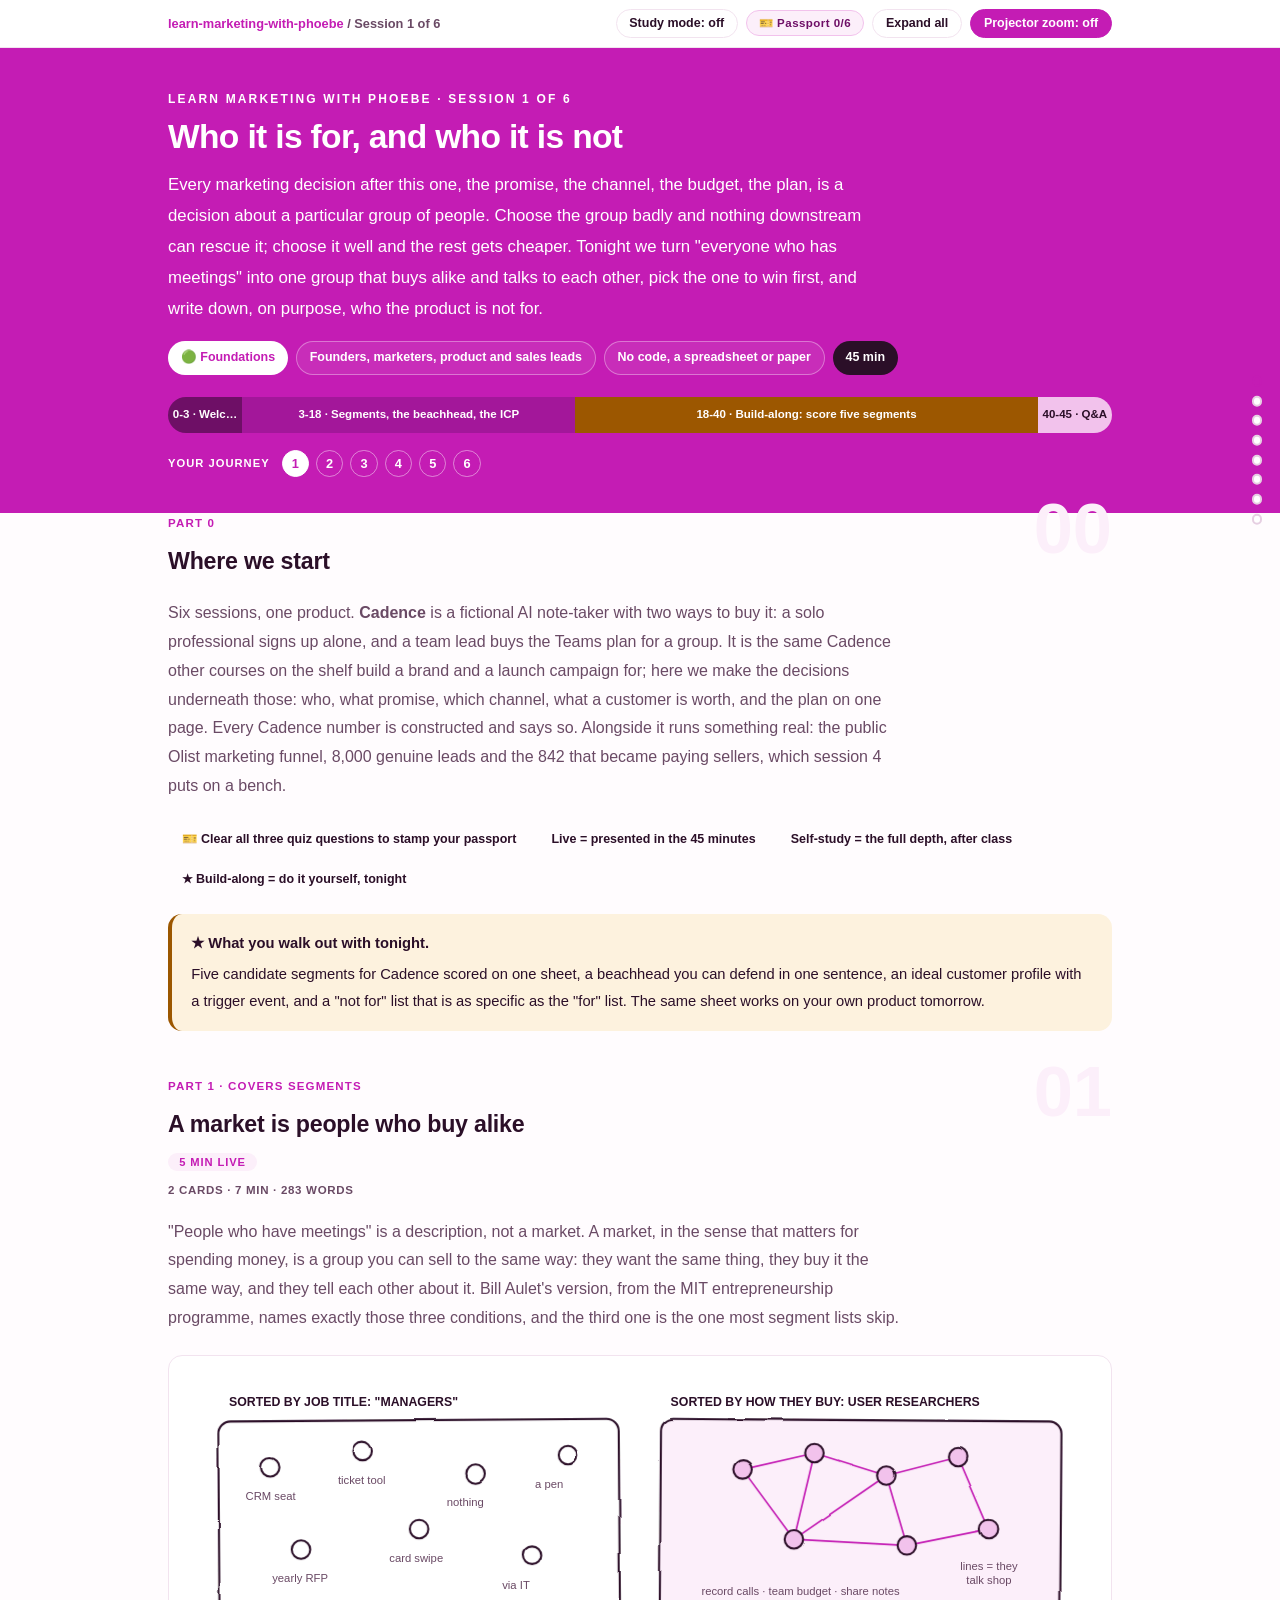
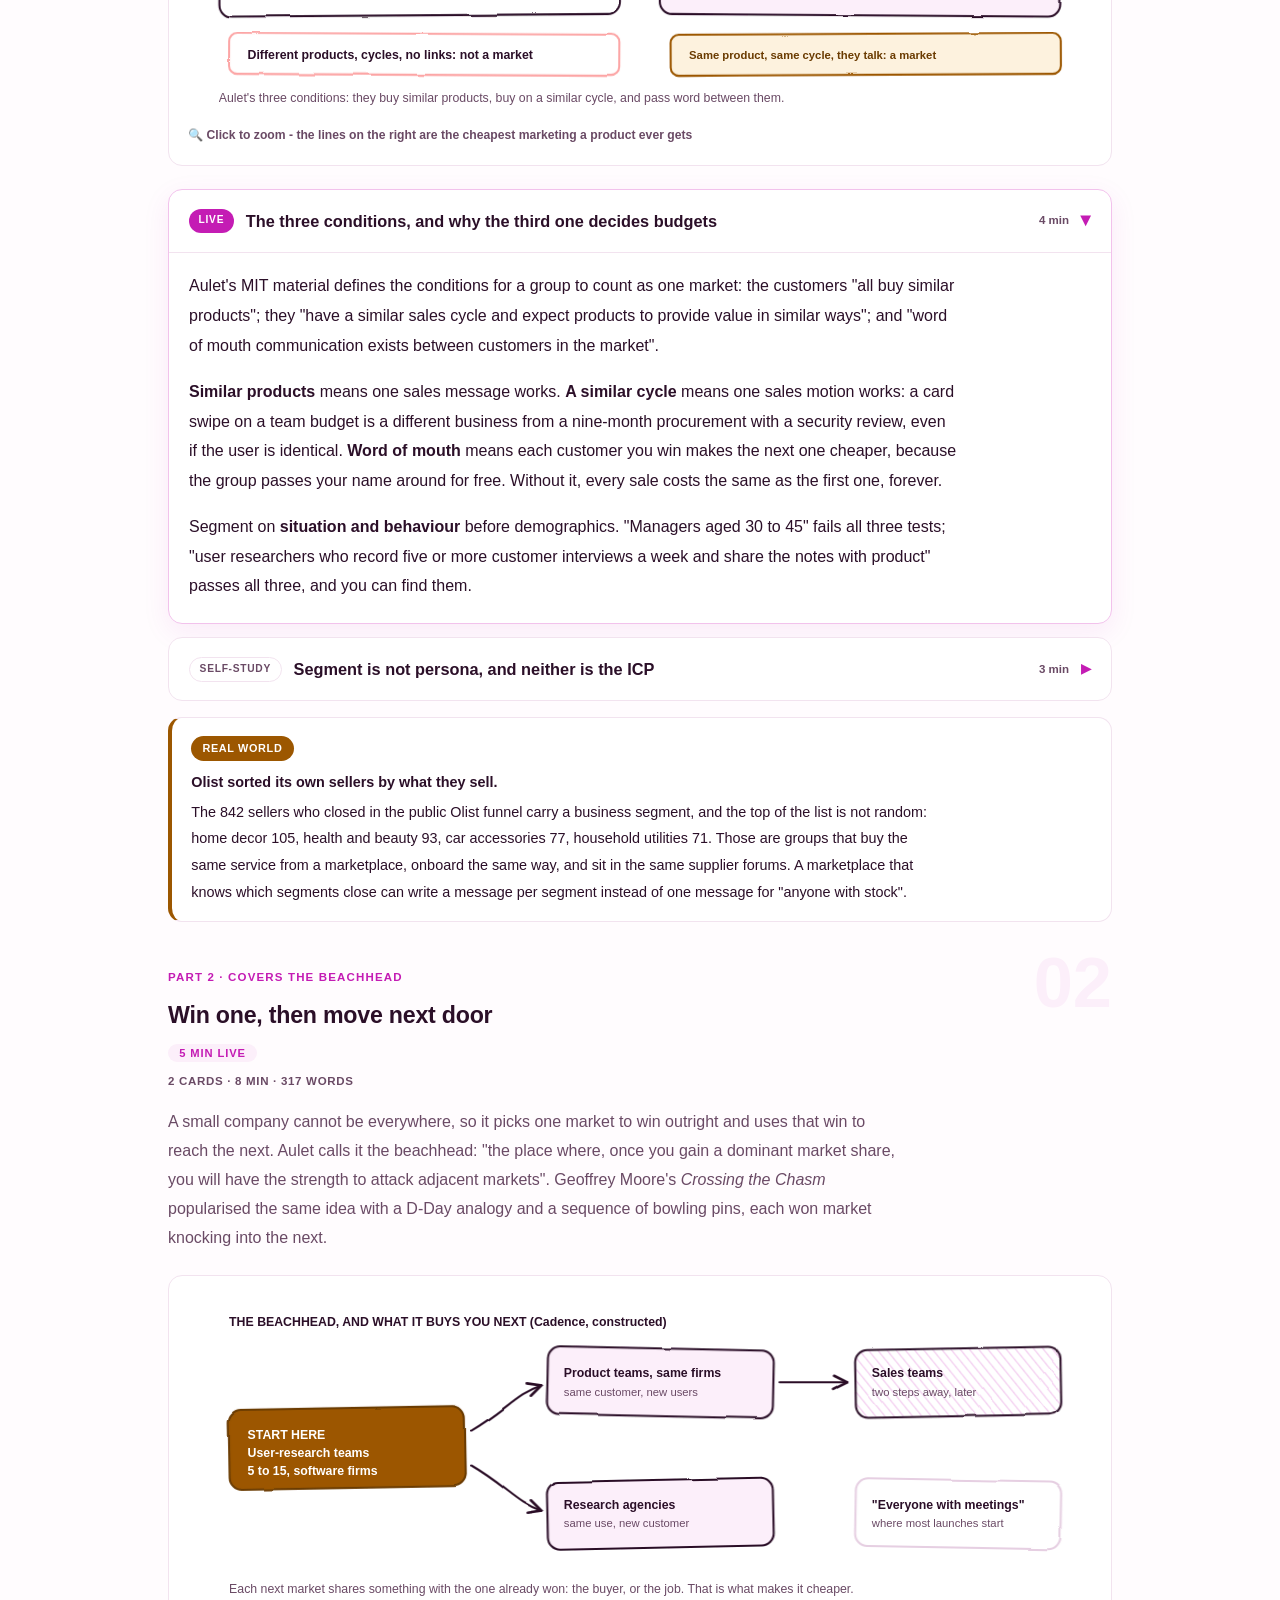
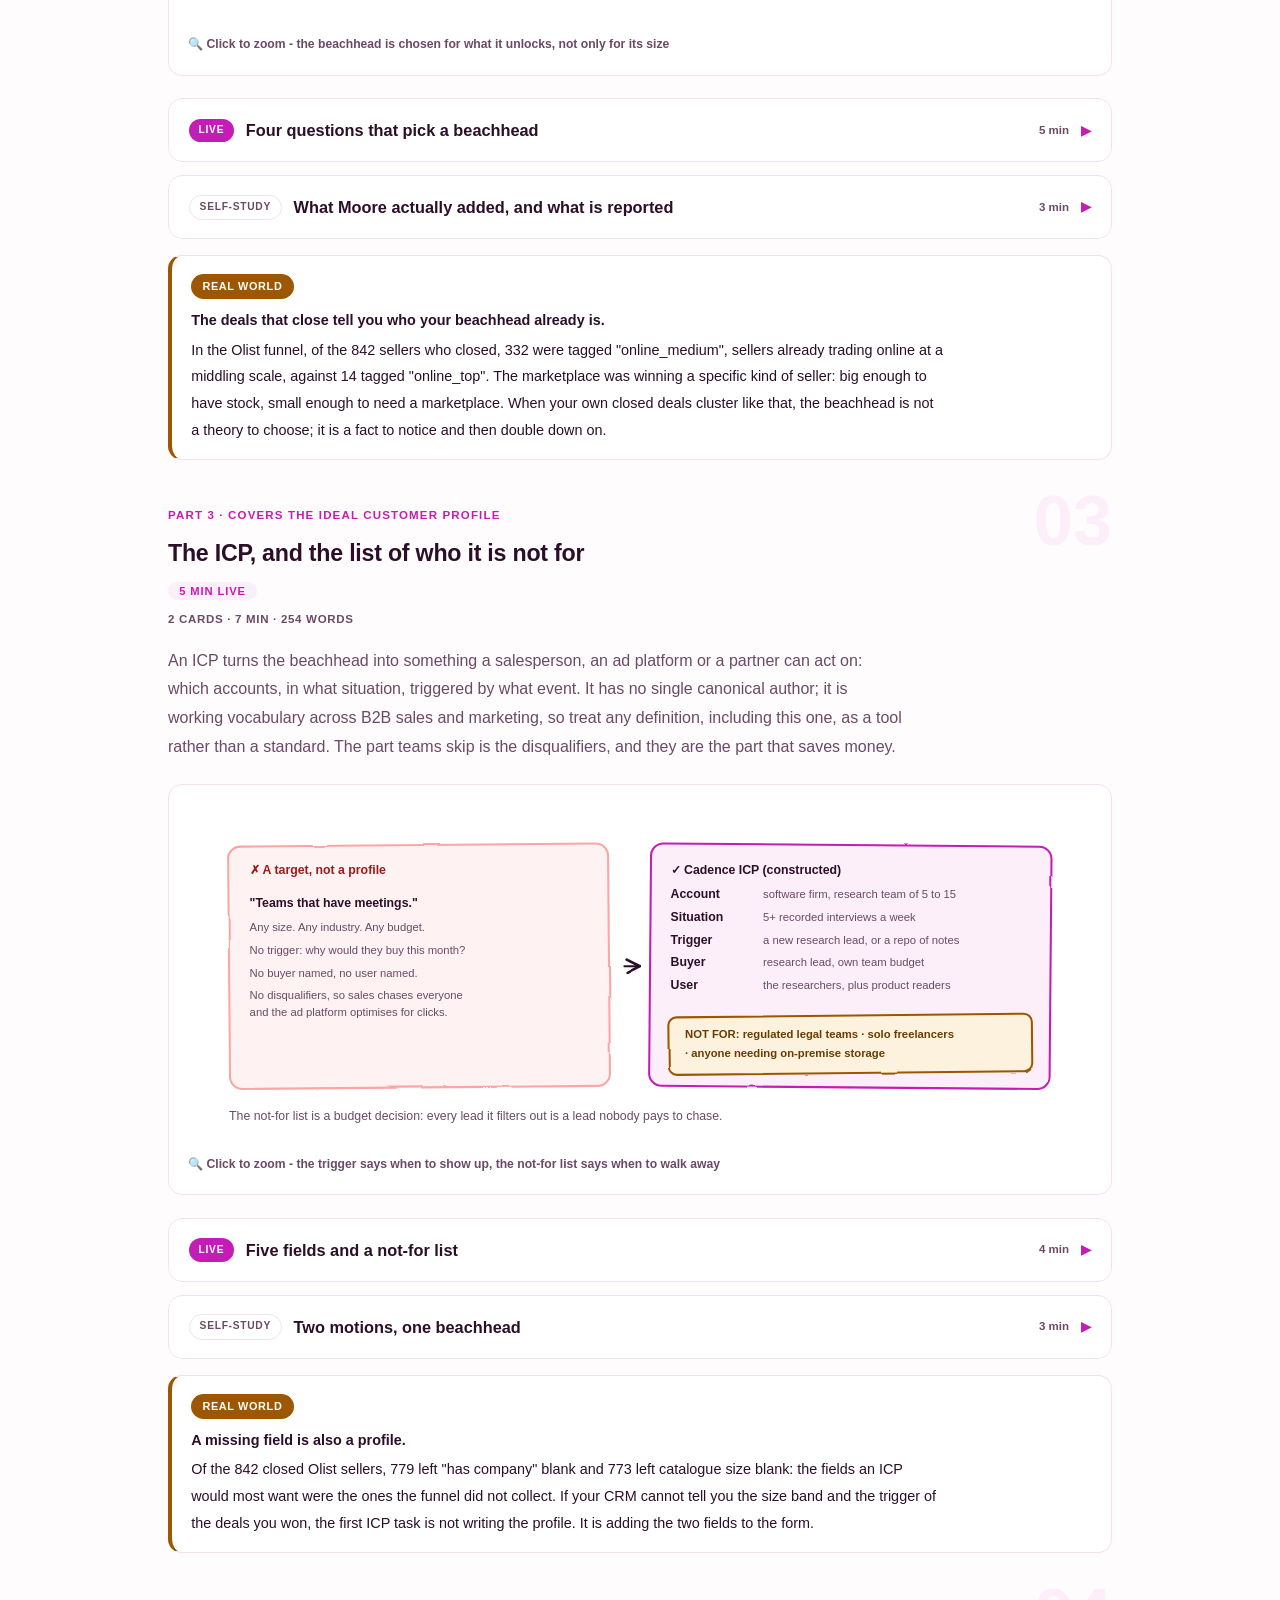
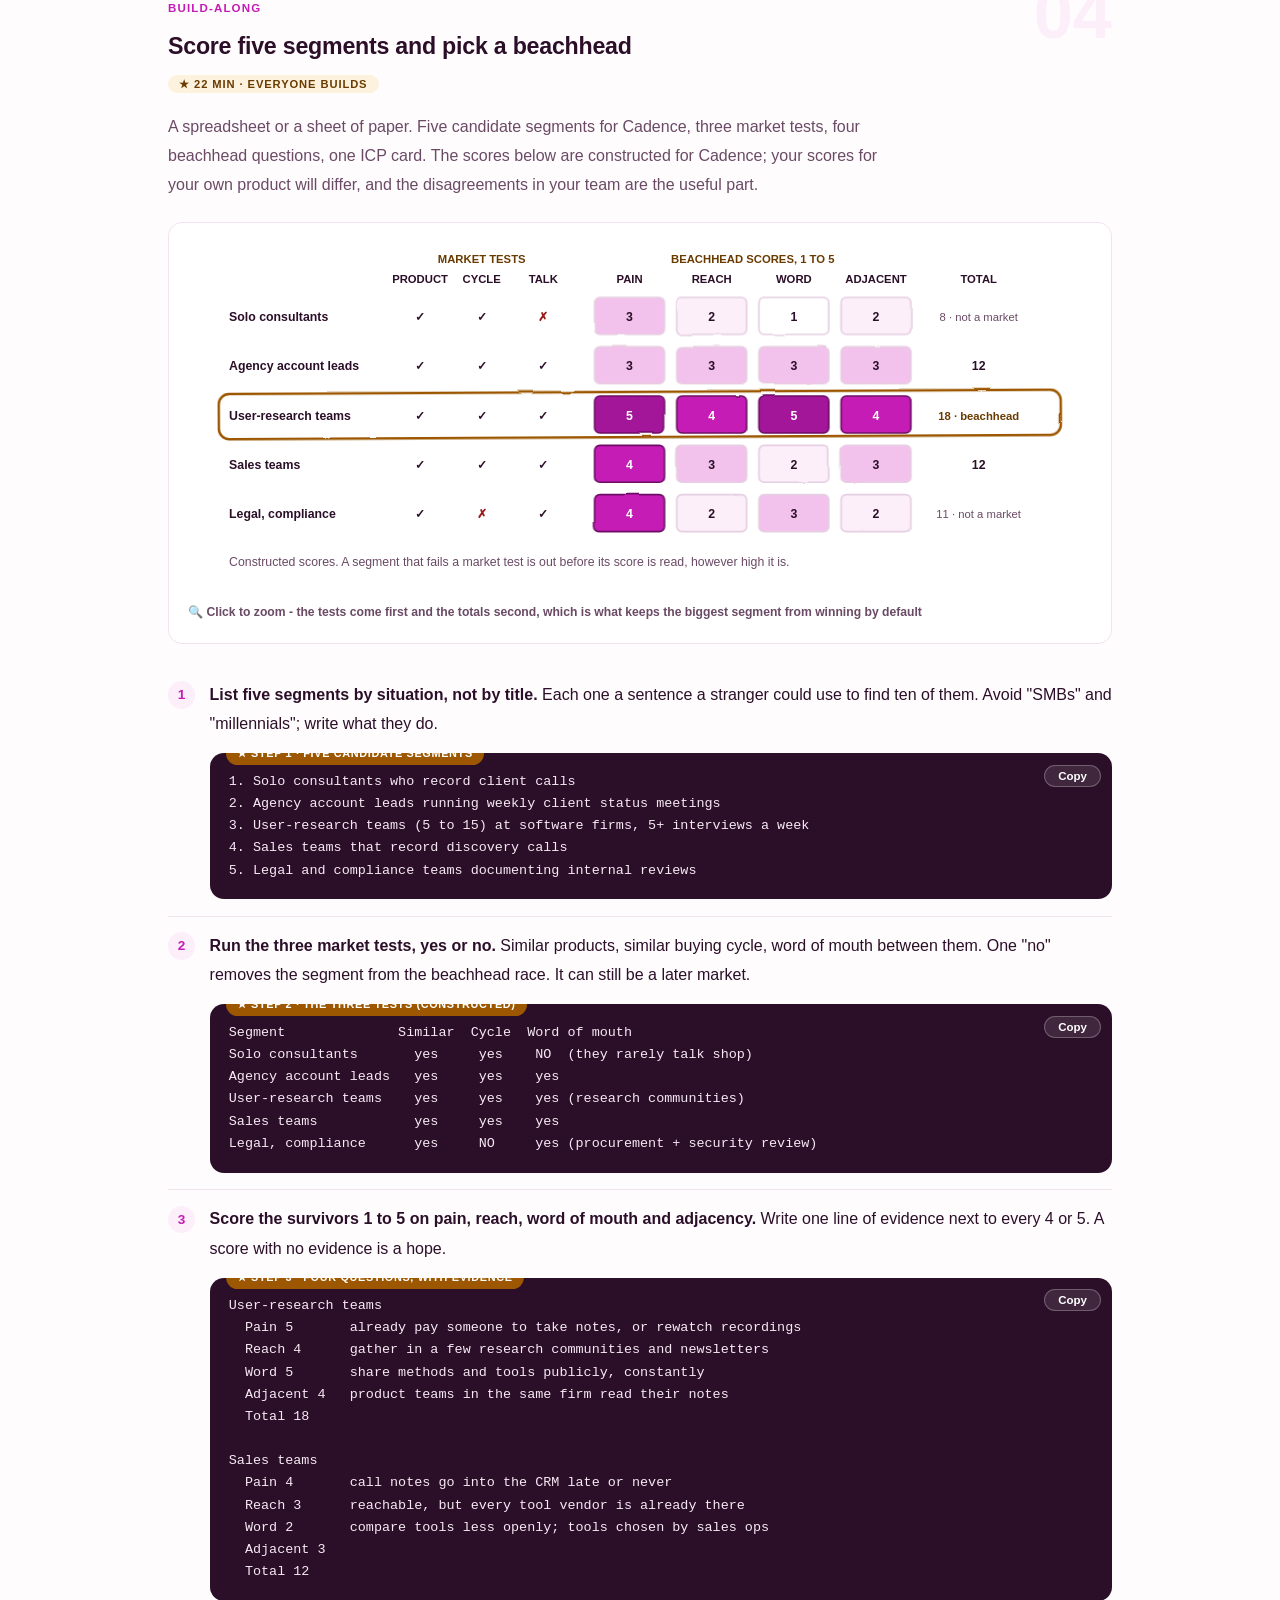
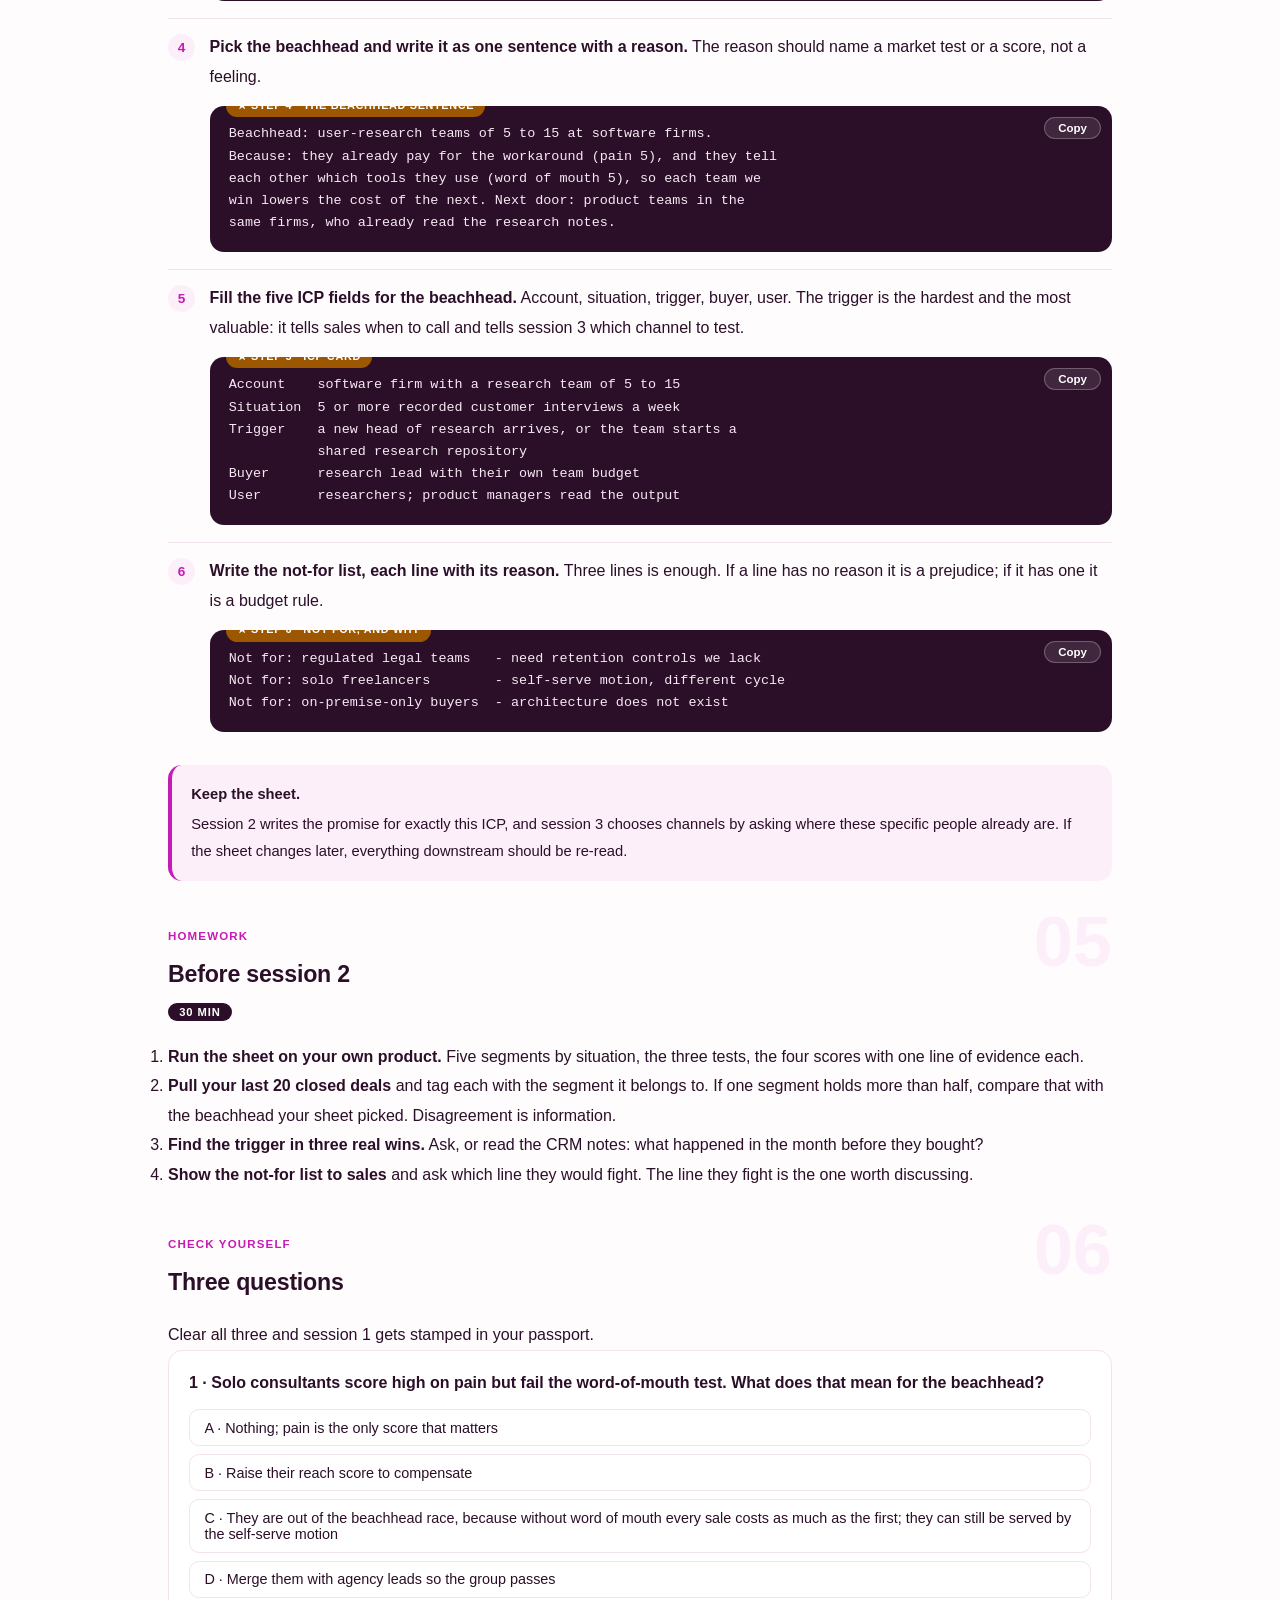
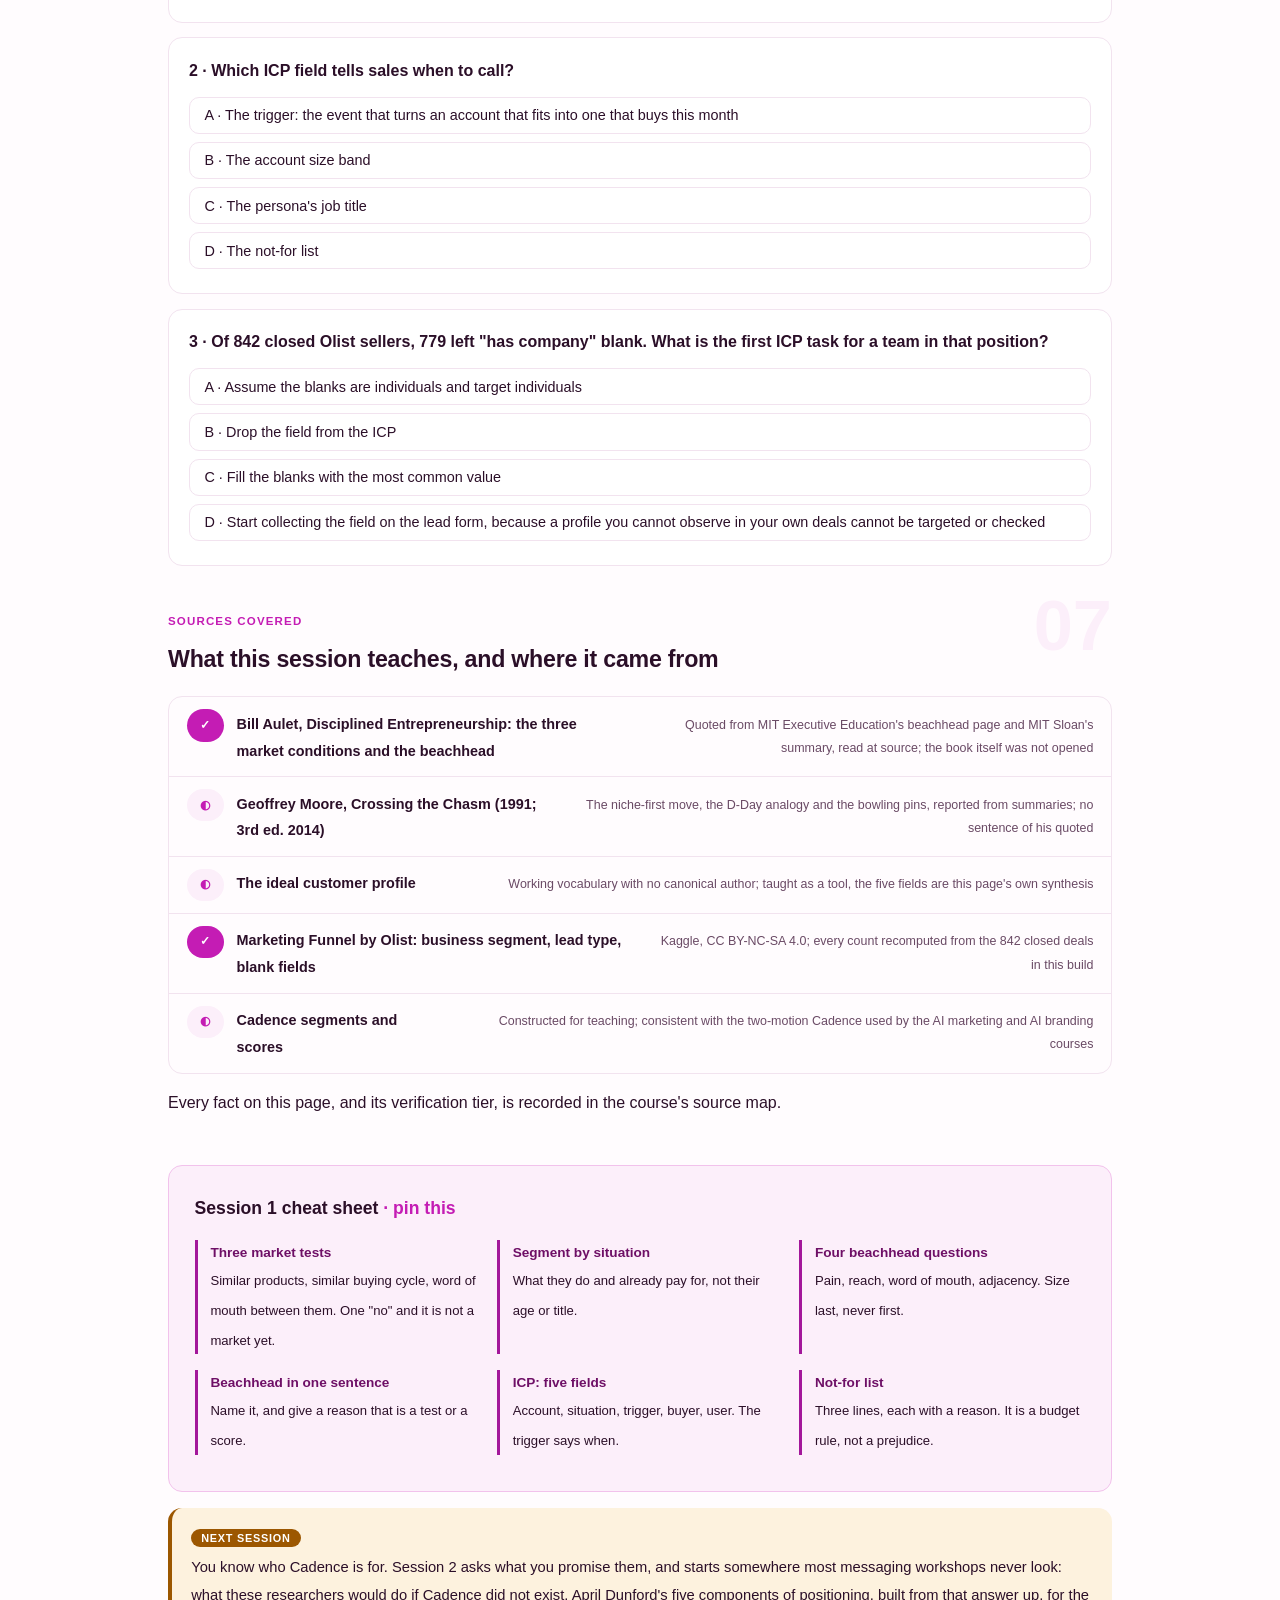
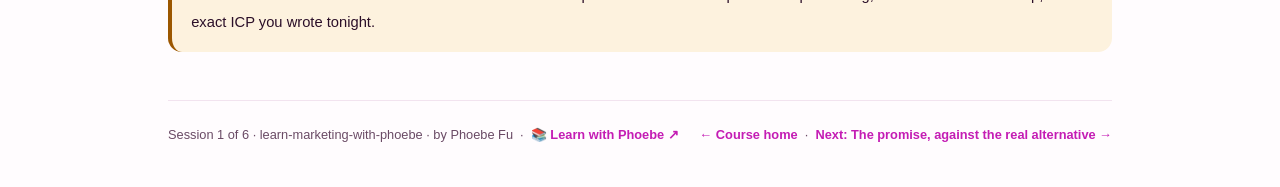
==== courses/01-who-it-is-for.html @ 66e4e5a3 "Marketing - six sessions and a real funnel bench Fundamentals and decisions on the fictional Cadence" ====
<!DOCTYPE html>
<html lang="en">
<head>
<meta charset="UTF-8">
<meta name="viewport" content="width=device-width, initial-scale=1.0">
<!-- social:start -->
<meta name="description" content="Session 1 of 6. Segments as groups that buy alike, the beachhead you win first, and an ideal customer profile with a written list of who it is not for. Built on a constructed note-taker and 842 real closed deals.">
<meta property="og:type" content="article">
<meta property="og:site_name" content="Learn with Phoebe">
<meta property="og:title" content="Who it is for, and who it is not - learn marketing with phoebe">
<meta property="og:description" content="Session 1 of 6. A market is people who buy alike and talk to each other. Pick one, win it, then move next door.">
<meta property="og:url" content="https://phoebefu6.github.io/learn-marketing-with-phoebe/courses/01-who-it-is-for.html">
<meta property="og:image" content="https://phoebefu6.github.io/learn-marketing-with-phoebe/assets/og-cover.png">
<meta property="og:image:width" content="1200">
<meta property="og:image:height" content="630">
<meta name="twitter:card" content="summary_large_image">
<meta name="twitter:title" content="Who it is for, and who it is not - learn marketing with phoebe">
<meta name="twitter:description" content="Session 1 of 6. Segments, the beachhead and the ICP, with the not-for list written down.">
<meta name="twitter:image" content="https://phoebefu6.github.io/learn-marketing-with-phoebe/assets/og-cover.png">
<!-- social:end -->
<title>Session 1 · Who it is for, and who it is not - learn marketing with phoebe</title>
<link rel="stylesheet" href="../assets/style.css?v=3">
</head>
<body>

<div class="toolbar">
  <div class="wrap">
    <span class="crumb"><a href="../index.html">learn-marketing-with-phoebe</a> / Session 1 of 6</span>
    <button class="btn" id="toggle-all" type="button">Expand all</button>
    <button class="btn primary" id="zoom-toggle" type="button">Projector zoom: off</button>
  </div>
</div>

<header class="masthead">
  <div class="wrap">
    <div class="eyebrow">Learn Marketing with Phoebe · Session 1 of 6</div>
    <h1>Who it is for, and <span class="accent">who it is not</span></h1>
    <p class="sub">Every marketing decision after this one, the promise, the channel, the budget, the plan, is a decision about a particular group of people. Choose the group badly and nothing downstream can rescue it; choose it well and the rest gets cheaper. Tonight we turn "everyone who has meetings" into one group that buys alike and talks to each other, pick the one to win first, and write down, on purpose, who the product is not for.</p>
    <div class="chip-row">
      <span class="chip level">🟢 Foundations</span>
      <span class="chip audience">Founders, marketers, product and sales leads</span>
      <span class="chip audience">No code, a spreadsheet or paper</span>
      <span class="chip time">45 min</span>
    </div>
    <div class="agenda">
      <span class="a1" style="flex:1">0-3 · Welcome</span>
      <span class="a2" style="flex:5">3-18 · Segments, the beachhead, the ICP</span>
      <span class="a3" style="flex:7">18-40 · Build-along: score five segments</span>
      <span class="a4" style="flex:1">40-45 · Q&amp;A</span>
    </div>
  </div>
</header>

<main class="wrap">

  <section class="section" id="intro">
    <div class="section-kicker">
      <span class="klabel">Part 0</span>
      <h2>Where we start</h2>
    </div>
    <p class="lede">Six sessions, one product. <strong>Cadence</strong> is a fictional AI note-taker with two ways to buy it: a solo professional signs up alone, and a team lead buys the Teams plan for a group. It is the same Cadence other courses on the shelf build a brand and a launch campaign for; here we make the decisions underneath those: who, what promise, which channel, what a customer is worth, and the plan on one page. Every Cadence number is constructed and says so. Alongside it runs something real: the public Olist marketing funnel, 8,000 genuine leads and the 842 that became paying sellers, which session 4 puts on a bench.</p>

    <div class="legend">
      <span class="pill">🎫 Clear all three quiz questions to stamp your passport</span>
      <span class="pill">Live = presented in the 45 minutes</span>
      <span class="pill">Self-study = the full depth, after class</span>
      <span class="pill">★ Build-along = do it yourself, tonight</span>
    </div>

    <div class="callout win">
      <p><strong>★ What you walk out with tonight.</strong> Five candidate segments for Cadence scored on one sheet, a beachhead you can defend in one sentence, an ideal customer profile with a trigger event, and a "not for" list that is as specific as the "for" list. The same sheet works on your own product tomorrow.</p>
    </div>
  </section>

  <section class="section" id="part-1">
    <div class="section-kicker">
      <span class="klabel">Part 1 · covers segments</span>
      <h2>A market is people who buy alike</h2>
      <span class="tag concept">5 min live</span>
    </div>
    <p class="lede">"People who have meetings" is a description, not a market. A market, in the sense that matters for spending money, is a group you can sell to the same way: they want the same thing, they buy it the same way, and they tell each other about it. Bill Aulet's version, from the MIT entrepreneurship programme, names exactly those three conditions, and the third one is the one most segment lists skip.</p>

    <figure class="zoomable">
      <svg viewBox="0 0 880 330" xmlns="http://www.w3.org/2000/svg" role="img" aria-label="Two groups of people drawn as dots. On the left, a group sorted by job title only: the dots buy different tools on different cycles and no lines connect them, so it fails as a market. On the right, a group of user researchers who buy the same kind of tool, on the same team budget cycle, and are linked by many word-of-mouth lines, so it passes all three tests.">
        <defs>
          <filter id="m1aSk" x="-3%" y="-3%" width="106%" height="106%"><feTurbulence type="fractalNoise" baseFrequency="0.02" numOctaves="2" seed="11" result="n"/><feDisplacementMap in="SourceGraphic" in2="n" scale="2.4" xChannelSelector="R" yChannelSelector="G"/></filter>
          <pattern id="m1aHc" patternUnits="userSpaceOnUse" width="7" height="7" patternTransform="rotate(-38)"><line x1="0" y1="0" x2="0" y2="7" stroke="#C41CB4" stroke-width="1" opacity=".5"/></pattern>
          <marker id="m1aAr" viewBox="0 0 10 10" refX="9" refY="5" markerWidth="8" markerHeight="8" orient="auto"><path d="M1 1 L9 5 L1 9" fill="none" stroke="#2B0F28" stroke-width="1.6" stroke-linecap="round"/></marker>
        </defs>
        <style>
          .m1aH { font: 800 12px Inter, sans-serif; fill: #2B0F28; }
          .m1aL { font: 600 12px Inter, sans-serif; fill: #2B0F28; }
          .m1aS { font: 400 11px Inter, sans-serif; fill: #6A4A65; }
          .m1aB { font: 800 11px Inter, sans-serif; fill: #6A3B00; }
          .m1aV { font: 800 16px Inter, sans-serif; fill: #6E0F66; }
          .m1aN { font: 400 12px Inter, sans-serif; fill: #6A4A65; }
        </style>

        <text class="m1aH" x="40" y="30">SORTED BY JOB TITLE: "MANAGERS"</text>
        <text class="m1aH" x="470" y="30">SORTED BY HOW THEY BUY: USER RESEARCHERS</text>

        <g filter="url(#m1aSk)" fill="none" stroke="#2B0F28" stroke-width="2" stroke-linecap="round" stroke-linejoin="round">
          <rect x="30" y="44" width="390" height="190" rx="12" transform="rotate(-0.4 225 139)" fill="#FFFFFF"/>
          <rect x="460" y="44" width="390" height="190" rx="12" transform="rotate(0.4 655 139)" fill="#FCEFFA"/>
          <!-- left: scattered dots, no links -->
          <circle cx="80" cy="90" r="9"/>
          <circle cx="170" cy="74" r="9"/>
          <circle cx="280" cy="96" r="9"/>
          <circle cx="370" cy="78" r="9"/>
          <circle cx="110" cy="170" r="9"/>
          <circle cx="225" cy="150" r="9"/>
          <circle cx="335" cy="176" r="9"/>
          <!-- right: clustered dots with word-of-mouth links -->
          <path d="M540 92 L610 76 L680 98 L750 80 M540 92 L590 160 L680 98 M610 76 L590 160 M680 98 L700 166 L590 160 M750 80 L780 150 L700 166" stroke="#C41CB4" stroke-width="1.6"/>
          <circle cx="540" cy="92" r="9" fill="#F2C2EC"/>
          <circle cx="610" cy="76" r="9" fill="#F2C2EC"/>
          <circle cx="680" cy="98" r="9" fill="#F2C2EC"/>
          <circle cx="750" cy="80" r="9" fill="#F2C2EC"/>
          <circle cx="590" cy="160" r="9" fill="#F2C2EC"/>
          <circle cx="700" cy="166" r="9" fill="#F2C2EC"/>
          <circle cx="780" cy="150" r="9" fill="#F2C2EC"/>
          <!-- verdict tiles -->
          <rect x="40" y="252" width="380" height="40" rx="8" transform="rotate(0.3 230 272)" fill="#FFFFFF" stroke="#FCA5A5"/>
          <rect x="470" y="252" width="380" height="40" rx="8" transform="rotate(-0.3 660 272)" fill="#FDF2DE" stroke="#9C5700"/>
        </g>

        <text class="m1aS" x="56" y="122">CRM seat</text>
        <text class="m1aS" x="146" y="106">ticket tool</text>
        <text class="m1aS" x="252" y="128">nothing</text>
        <text class="m1aS" x="338" y="110">a pen</text>
        <text class="m1aS" x="82" y="202">yearly RFP</text>
        <text class="m1aS" x="196" y="182">card swipe</text>
        <text class="m1aS" x="306" y="208">via IT</text>
        <text class="m1aS" x="500" y="214">record calls · team budget · share notes</text>
        <text class="m1aS" x="780" y="190" text-anchor="middle">lines = they</text>
        <text class="m1aS" x="780" y="204" text-anchor="middle">talk shop</text>

        <text class="m1aL" x="58" y="277">Different products, cycles, no links: not a market</text>
        <text class="m1aB" x="488" y="277">Same product, same cycle, they talk: a market</text>

        <text class="m1aN" x="30" y="318">Aulet's three conditions: they buy similar products, buy on a similar cycle, and pass word between them.</text>
      </svg>
      <figcaption>🔍 Click to zoom - the lines on the right are the cheapest marketing a product ever gets</figcaption>
    </figure>

    <details class="card" open>
      <summary><span class="mode live">Live</span>The three conditions, and why the third one decides budgets<span class="mini">4 min</span><span class="caret">▶</span></summary>
      <div class="body">
        <p>Aulet's MIT material defines the conditions for a group to count as one market: the customers "all buy similar products"; they "have a similar sales cycle and expect products to provide value in similar ways"; and "word of mouth communication exists between customers in the market".</p>
        <p><strong>Similar products</strong> means one sales message works. <strong>A similar cycle</strong> means one sales motion works: a card swipe on a team budget is a different business from a nine-month procurement with a security review, even if the user is identical. <strong>Word of mouth</strong> means each customer you win makes the next one cheaper, because the group passes your name around for free. Without it, every sale costs the same as the first one, forever.</p>
        <p>Segment on <strong>situation and behaviour</strong> before demographics. "Managers aged 30 to 45" fails all three tests; "user researchers who record five or more customer interviews a week and share the notes with product" passes all three, and you can find them.</p>
      </div>
    </details>

    <details class="card">
      <summary><span class="mode self">Self-study</span>Segment is not persona, and neither is the ICP<span class="mini">3 min</span><span class="caret">▶</span></summary>
      <div class="body">
        <p>Three words get used as if they were one. A <strong>segment</strong> is a group of buyers that behaves as one market. An <strong>ideal customer profile (ICP)</strong> is the description of the accounts inside a segment you most want: size, situation, trigger, disqualifiers. A <strong>persona</strong> is one person inside one of those accounts, the end user or the buyer. Aulet's advice is to build the persona from "one actual real end user" rather than a composite, which is the difference between a person you can phone and a poster on a wall.</p>
        <p>On a team product the user and the buyer are often different people. Cadence's user is the researcher; the buyer is the research lead with a team budget. Write both down.</p>
      </div>
    </details>

    <div class="callout example">
      <span class="ex-pill">Real world</span>
      <p><strong>Olist sorted its own sellers by what they sell.</strong> The 842 sellers who closed in the public Olist funnel carry a business segment, and the top of the list is not random: home decor 105, health and beauty 93, car accessories 77, household utilities 71. Those are groups that buy the same service from a marketplace, onboard the same way, and sit in the same supplier forums. A marketplace that knows which segments close can write a message per segment instead of one message for "anyone with stock".</p>
    </div>
  </section>

  <section class="section" id="part-2">
    <div class="section-kicker">
      <span class="klabel">Part 2 · covers the beachhead</span>
      <h2>Win one, then move next door</h2>
      <span class="tag concept">5 min live</span>
    </div>
    <p class="lede">A small company cannot be everywhere, so it picks one market to win outright and uses that win to reach the next. Aulet calls it the beachhead: "the place where, once you gain a dominant market share, you will have the strength to attack adjacent markets". Geoffrey Moore's <em>Crossing the Chasm</em> popularised the same idea with a D-Day analogy and a sequence of bowling pins, each won market knocking into the next.</p>

    <figure class="zoomable">
      <svg viewBox="0 0 880 320" xmlns="http://www.w3.org/2000/svg" role="img" aria-label="A sequence of markets for Cadence. The beachhead, user-research teams of 5 to 15 at software companies, is filled. Two arrows lead to adjacent markets: product teams at the same companies, which share the customer, and research agencies, which share the use. A third arrow from product teams leads to sales teams, two steps away. A pale box shows 'everyone with meetings', where most launches start and should not.">
        <defs>
          <filter id="m1bSk" x="-3%" y="-3%" width="106%" height="106%"><feTurbulence type="fractalNoise" baseFrequency="0.02" numOctaves="2" seed="23" result="n"/><feDisplacementMap in="SourceGraphic" in2="n" scale="2.4" xChannelSelector="R" yChannelSelector="G"/></filter>
          <pattern id="m1bHc" patternUnits="userSpaceOnUse" width="7" height="7" patternTransform="rotate(-38)"><line x1="0" y1="0" x2="0" y2="7" stroke="#C41CB4" stroke-width="1" opacity=".5"/></pattern>
          <marker id="m1bAr" viewBox="0 0 10 10" refX="9" refY="5" markerWidth="8" markerHeight="8" orient="auto"><path d="M1 1 L9 5 L1 9" fill="none" stroke="#2B0F28" stroke-width="1.6" stroke-linecap="round"/></marker>
        </defs>
        <style>
          .m1bH { font: 800 12px Inter, sans-serif; fill: #2B0F28; }
          .m1bL { font: 600 12px Inter, sans-serif; fill: #2B0F28; }
          .m1bS { font: 400 11px Inter, sans-serif; fill: #6A4A65; }
          .m1bB { font: 800 11px Inter, sans-serif; fill: #6A3B00; }
          .m1bW { font: 800 12px Inter, sans-serif; fill: #FFFFFF; }
          .m1bN { font: 400 12px Inter, sans-serif; fill: #6A4A65; }
        </style>

        <text class="m1bH" x="40" y="30">THE BEACHHEAD, AND WHAT IT BUYS YOU NEXT (Cadence, constructed)</text>

        <g filter="url(#m1bSk)" fill="none" stroke="#2B0F28" stroke-width="2" stroke-linecap="round" stroke-linejoin="round">
          <rect x="40" y="110" width="230" height="78" rx="12" transform="rotate(-1 155 149)" fill="#9C5700" stroke="#6A3B00"/>
          <rect x="350" y="52" width="220" height="66" rx="12" transform="rotate(1.2 460 85)" fill="#FCEFFA"/>
          <rect x="350" y="180" width="220" height="66" rx="12" transform="rotate(-1.2 460 213)" fill="#FCEFFA"/>
          <rect x="650" y="52" width="200" height="66" rx="12" transform="rotate(-1 750 85)" fill="url(#m1bHc)"/>
          <rect x="650" y="180" width="200" height="66" rx="12" transform="rotate(1 750 213)" fill="#FFFFFF" stroke="#E6CFE2"/>
          <path d="M276 132 C310 112 320 96 344 88" marker-end="url(#m1bAr)"/>
          <path d="M276 166 C310 186 320 202 344 210" marker-end="url(#m1bAr)"/>
          <path d="M576 85 L642 85" marker-end="url(#m1bAr)"/>
        </g>

        <text class="m1bW" x="58" y="140">START HERE</text>
        <text class="m1bW" x="58" y="158">User-research teams</text>
        <text class="m1bW" x="58" y="175">5 to 15, software firms</text>

        <text class="m1bL" x="366" y="80">Product teams, same firms</text>
        <text class="m1bS" x="366" y="98">same customer, new users</text>
        <text class="m1bL" x="366" y="208">Research agencies</text>
        <text class="m1bS" x="366" y="226">same use, new customer</text>
        <text class="m1bL" x="666" y="80">Sales teams</text>
        <text class="m1bS" x="666" y="98">two steps away, later</text>
        <text class="m1bL" x="666" y="208">"Everyone with meetings"</text>
        <text class="m1bS" x="666" y="226">where most launches start</text>


        <text class="m1bN" x="40" y="290">Each next market shares something with the one already won: the buyer, or the job. That is what makes it cheaper.</text>
      </svg>
      <figcaption>🔍 Click to zoom - the beachhead is chosen for what it unlocks, not only for its size</figcaption>
    </figure>

    <details class="card">
      <summary><span class="mode live">Live</span>Four questions that pick a beachhead<span class="mini">5 min</span><span class="caret">▶</span></summary>
      <div class="body">
        <p>Aulet's own summary is short: "Select one market segment where you feel you have the highest odds of success while also giving you legitimacy and strategic assets to grow further." In practice teams score their candidates on four questions, the same four you will use in the build-along:</p>
        <ol>
          <li><strong>Pain.</strong> Do they already spend time or money working around the problem? A workaround is evidence; a nod in an interview is not.</li>
          <li><strong>Reach.</strong> Can you get in front of them cheaply? Do they gather somewhere: a community, a conference, a newsletter they all read?</li>
          <li><strong>Word of mouth.</strong> Will a happy customer tell three others like them, without being paid to?</li>
          <li><strong>Adjacency.</strong> Once you win it, what does it make cheaper? A reference customer in the next market, a feature the next market also needs.</li>
        </ol>
        <p>Size is a fifth question, and the trap is to ask it first. The biggest segment is usually the most contested and the least uniform. A small market you can dominate beats a large one where you are the eleventh option.</p>
      </div>
    </details>

    <details class="card">
      <summary><span class="mode self">Self-study</span>What Moore actually added, and what is reported<span class="mini">3 min</span><span class="caret">▶</span></summary>
      <div class="body">
        <p><em>Crossing the Chasm</em> (1991, third edition 2014) is about the gap between early adopters, who buy a vision, and the mainstream, who buy a proven solution from peers. Moore's prescription, as it is widely summarised, is to concentrate everything on one niche in the mainstream until you own it, then move to adjacent niches in sequence: the bowling pins. The D-Day framing and the bowling-alley sequence are reported here from summaries; the book was not opened for these pages, so no sentence of his is quoted.</p>
        <p>The two authors agree on the move and differ on the reason. Moore's reason is credibility: mainstream buyers need references from people like them. Aulet's reason adds economics: word of mouth inside a tight market lowers the cost of every next sale. Both are reasons to say no to tempting customers outside the beachhead for a while.</p>
      </div>
    </details>

    <div class="callout example">
      <span class="ex-pill">Real world</span>
      <p><strong>The deals that close tell you who your beachhead already is.</strong> In the Olist funnel, of the 842 sellers who closed, 332 were tagged "online_medium", sellers already trading online at a middling scale, against 14 tagged "online_top". The marketplace was winning a specific kind of seller: big enough to have stock, small enough to need a marketplace. When your own closed deals cluster like that, the beachhead is not a theory to choose; it is a fact to notice and then double down on.</p>
    </div>
  </section>

  <section class="section" id="part-3">
    <div class="section-kicker">
      <span class="klabel">Part 3 · covers the ideal customer profile</span>
      <h2>The ICP, and the list of who it is not for</h2>
      <span class="tag concept">5 min live</span>
    </div>
    <p class="lede">An ICP turns the beachhead into something a salesperson, an ad platform or a partner can act on: which accounts, in what situation, triggered by what event. It has no single canonical author; it is working vocabulary across B2B sales and marketing, so treat any definition, including this one, as a tool rather than a standard. The part teams skip is the disqualifiers, and they are the part that saves money.</p>

    <figure class="zoomable">
      <svg viewBox="0 0 880 330" xmlns="http://www.w3.org/2000/svg" role="img" aria-label="Before and after. Left panel: a vague target, 'teams that have meetings, any size, any industry', with no trigger and no disqualifiers. Right panel: Cadence's ICP card with five fields: account, situation, trigger, buyer and user, and a not-for list naming regulated legal teams, solo freelancers and enterprises needing on-premise storage.">
        <defs>
          <filter id="m1cSk" x="-3%" y="-3%" width="106%" height="106%"><feTurbulence type="fractalNoise" baseFrequency="0.02" numOctaves="2" seed="31" result="n"/><feDisplacementMap in="SourceGraphic" in2="n" scale="2.4" xChannelSelector="R" yChannelSelector="G"/></filter>
          <pattern id="m1cHc" patternUnits="userSpaceOnUse" width="7" height="7" patternTransform="rotate(-38)"><line x1="0" y1="0" x2="0" y2="7" stroke="#C41CB4" stroke-width="1" opacity=".5"/></pattern>
          <marker id="m1cAr" viewBox="0 0 10 10" refX="9" refY="5" markerWidth="8" markerHeight="8" orient="auto"><path d="M1 1 L9 5 L1 9" fill="none" stroke="#2B0F28" stroke-width="1.6" stroke-linecap="round"/></marker>
        </defs>
        <style>
          .m1cH { font: 800 12px Inter, sans-serif; fill: #2B0F28; }
          .m1cL { font: 600 12px Inter, sans-serif; fill: #2B0F28; }
          .m1cS { font: 400 11px Inter, sans-serif; fill: #6A4A65; }
          .m1cB { font: 800 11px Inter, sans-serif; fill: #6A3B00; }
          .m1cR { font: 800 12px Inter, sans-serif; fill: #991B1B; }
          .m1cN { font: 400 12px Inter, sans-serif; fill: #6A4A65; }
        </style>

        <g filter="url(#m1cSk)" fill="none" stroke="#2B0F28" stroke-width="2" stroke-linecap="round" stroke-linejoin="round">
          <rect x="40" y="40" width="370" height="236" rx="12" transform="rotate(-0.5 225 158)" fill="#FEF2F2" stroke="#FCA5A5"/>
          <rect x="450" y="40" width="390" height="236" rx="12" transform="rotate(0.5 645 158)" fill="#FCEFFA" stroke="#C41CB4"/>
          <rect x="468" y="206" width="354" height="56" rx="8" transform="rotate(-0.6 645 234)" fill="#FDF2DE" stroke="#9C5700"/>
          <path d="M424 158 L440 158" marker-end="url(#m1cAr)"/>
        </g>

        <text class="m1cR" x="60" y="68">✗ A target, not a profile</text>
        <text class="m1cL" x="60" y="100">"Teams that have meetings."</text>
        <text class="m1cS" x="60" y="124">Any size. Any industry. Any budget.</text>
        <text class="m1cS" x="60" y="146">No trigger: why would they buy this month?</text>
        <text class="m1cS" x="60" y="168">No buyer named, no user named.</text>
        <text class="m1cS" x="60" y="190">No disqualifiers, so sales chases everyone</text>
        <text class="m1cS" x="60" y="206">and the ad platform optimises for clicks.</text>

        <text class="m1cH" x="470" y="68">✓ Cadence ICP (constructed)</text>
        <text class="m1cL" x="470" y="92">Account</text>
        <text class="m1cS" x="560" y="92">software firm, research team of 5 to 15</text>
        <text class="m1cL" x="470" y="114">Situation</text>
        <text class="m1cS" x="560" y="114">5+ recorded interviews a week</text>
        <text class="m1cL" x="470" y="136">Trigger</text>
        <text class="m1cS" x="560" y="136">a new research lead, or a repo of notes</text>
        <text class="m1cL" x="470" y="158">Buyer</text>
        <text class="m1cS" x="560" y="158">research lead, own team budget</text>
        <text class="m1cL" x="470" y="180">User</text>
        <text class="m1cS" x="560" y="180">the researchers, plus product readers</text>
        <text class="m1cB" x="484" y="228">NOT FOR: regulated legal teams · solo freelancers</text>
        <text class="m1cB" x="484" y="246">· anyone needing on-premise storage</text>

        <text class="m1cN" x="40" y="308">The not-for list is a budget decision: every lead it filters out is a lead nobody pays to chase.</text>
      </svg>
      <figcaption>🔍 Click to zoom - the trigger says when to show up, the not-for list says when to walk away</figcaption>
    </figure>

    <details class="card">
      <summary><span class="mode live">Live</span>Five fields and a not-for list<span class="mini">4 min</span><span class="caret">▶</span></summary>
      <div class="body">
        <p><strong>Account:</strong> the kind of organisation, with a size band. <strong>Situation:</strong> the observable behaviour that means the pain is present (Cadence: they already record interviews). <strong>Trigger:</strong> the event that turns a fit into a buyer this month, such as a new hire, a new tool, a reorganisation or a failed audit. <strong>Buyer</strong> and <strong>user:</strong> named separately, because the message for each is different.</p>
        <p><strong>Not for:</strong> the accounts you will decline or deprioritise even if they ask. Each line needs a reason: regulated legal teams need retention controls Cadence does not have; solo freelancers buy on a different cycle and belong to the self-serve motion, not this one; on-premise buyers need an architecture that does not exist. Writing it down does not stop anyone signing up. It stops you spending to find them.</p>
      </div>
    </details>

    <details class="card">
      <summary><span class="mode self">Self-study</span>Two motions, one beachhead<span class="mini">3 min</span><span class="caret">▶</span></summary>
      <div class="body">
        <p>Cadence sells two ways: solo professionals sign up on their own, and team leads buy for a group. The beachhead belongs to one motion, the Teams motion here, because that is where the three market conditions hold most tightly. The solo motion does not disappear; it keeps running on whatever spend it needs to stay alive, and it often feeds the team motion when a solo user brings the tool to work. What changes is where the deliberate effort goes for the next two quarters.</p>
        <p>The same split appears in any product with a free tier and a paid team plan. Deciding which motion owns the beachhead is the first decision; letting each motion pretend it does is how both end up underfunded.</p>
      </div>
    </details>

    <div class="callout example">
      <span class="ex-pill">Real world</span>
      <p><strong>A missing field is also a profile.</strong> Of the 842 closed Olist sellers, 779 left "has company" blank and 773 left catalogue size blank: the fields an ICP would most want were the ones the funnel did not collect. If your CRM cannot tell you the size band and the trigger of the deals you won, the first ICP task is not writing the profile. It is adding the two fields to the form.</p>
    </div>
  </section>

  <section class="section" id="demo-1">
    <div class="section-kicker">
      <span class="klabel">Build-along</span>
      <h2>Score five segments and pick a beachhead</h2>
      <span class="tag demo">★ 22 min · everyone builds</span>
    </div>
    <p class="lede">A spreadsheet or a sheet of paper. Five candidate segments for Cadence, three market tests, four beachhead questions, one ICP card. The scores below are constructed for Cadence; your scores for your own product will differ, and the disagreements in your team are the useful part.</p>

    <figure class="zoomable">
      <svg viewBox="0 0 880 340" xmlns="http://www.w3.org/2000/svg" role="img" aria-label="A scoring grid, constructed for Cadence. Five segments in rows. Three market tests as tick or cross; two segments fail one test. Four questions scored 1 to 5, shaded by score. Totals: solo consultants 8 and fails word of mouth, agency account leads 12, user-research teams 18 and chosen, sales teams 12, legal teams 11 and fails the cycle test.">
        <defs>
          <filter id="m1dSk" x="-3%" y="-3%" width="106%" height="106%"><feTurbulence type="fractalNoise" baseFrequency="0.02" numOctaves="2" seed="41" result="n"/><feDisplacementMap in="SourceGraphic" in2="n" scale="2.4" xChannelSelector="R" yChannelSelector="G"/></filter>
          <pattern id="m1dHc" patternUnits="userSpaceOnUse" width="7" height="7" patternTransform="rotate(-38)"><line x1="0" y1="0" x2="0" y2="7" stroke="#C41CB4" stroke-width="1" opacity=".5"/></pattern>
          <marker id="m1dAr" viewBox="0 0 10 10" refX="9" refY="5" markerWidth="8" markerHeight="8" orient="auto"><path d="M1 1 L9 5 L1 9" fill="none" stroke="#2B0F28" stroke-width="1.6" stroke-linecap="round"/></marker>
        </defs>
        <style>
          .m1dH { font: 800 11px Inter, sans-serif; fill: #2B0F28; }
          .m1dL { font: 600 12px Inter, sans-serif; fill: #2B0F28; }
          .m1dS { font: 400 11px Inter, sans-serif; fill: #6A4A65; }
          .m1dB { font: 800 11px Inter, sans-serif; fill: #6A3B00; }
          .m1dV { font: 800 12px Inter, sans-serif; fill: #2B0F28; }
          .m1dW { font: 800 12px Inter, sans-serif; fill: #FFFFFF; }
          .m1dR { font: 800 12px Inter, sans-serif; fill: #991B1B; }
          .m1dN { font: 400 12px Inter, sans-serif; fill: #6A4A65; }
        </style>

        <text class="m1dB" x="286" y="20" text-anchor="middle">MARKET TESTS</text>
        <text class="m1dB" x="550" y="20" text-anchor="middle">BEACHHEAD SCORES, 1 TO 5</text>
        <text class="m1dH" x="226" y="40" text-anchor="middle">PRODUCT</text>
        <text class="m1dH" x="286" y="40" text-anchor="middle">CYCLE</text>
        <text class="m1dH" x="346" y="40" text-anchor="middle">TALK</text>
        <text class="m1dH" x="430" y="40" text-anchor="middle">PAIN</text>
        <text class="m1dH" x="510" y="40" text-anchor="middle">REACH</text>
        <text class="m1dH" x="590" y="40" text-anchor="middle">WORD</text>
        <text class="m1dH" x="670" y="40" text-anchor="middle">ADJACENT</text>
        <text class="m1dH" x="770" y="40" text-anchor="middle">TOTAL</text>

        <g filter="url(#m1dSk)" fill="none" stroke="#2B0F28" stroke-width="1.6" stroke-linecap="round" stroke-linejoin="round">
          <!-- row 1 solo -->
          <rect x="396" y="54" width="68" height="36" rx="5" fill="#F2C2EC" stroke="#E6CFE2"/>
          <rect x="476" y="54" width="68" height="36" rx="5" fill="#FCEFFA" stroke="#E6CFE2"/>
          <rect x="556" y="54" width="68" height="36" rx="5" fill="#FFFFFF" stroke="#E6CFE2"/>
          <rect x="636" y="54" width="68" height="36" rx="5" fill="#FCEFFA" stroke="#E6CFE2"/>
          <!-- row 2 agency -->
          <rect x="396" y="102" width="68" height="36" rx="5" fill="#F2C2EC" stroke="#E6CFE2"/>
          <rect x="476" y="102" width="68" height="36" rx="5" fill="#F2C2EC" stroke="#E6CFE2"/>
          <rect x="556" y="102" width="68" height="36" rx="5" fill="#F2C2EC" stroke="#E6CFE2"/>
          <rect x="636" y="102" width="68" height="36" rx="5" fill="#F2C2EC" stroke="#E6CFE2"/>
          <!-- row 3 research: the chosen one -->
          <rect x="30" y="146" width="820" height="44" rx="10" transform="rotate(-0.3 440 168)" fill="none" stroke="#9C5700" stroke-width="2.4"/>
          <rect x="396" y="150" width="68" height="36" rx="5" fill="#A3179A" stroke="#6E0F66"/>
          <rect x="476" y="150" width="68" height="36" rx="5" fill="#C41CB4" stroke="#6E0F66"/>
          <rect x="556" y="150" width="68" height="36" rx="5" fill="#A3179A" stroke="#6E0F66"/>
          <rect x="636" y="150" width="68" height="36" rx="5" fill="#C41CB4" stroke="#6E0F66"/>
          <!-- row 4 sales -->
          <rect x="396" y="198" width="68" height="36" rx="5" fill="#C41CB4" stroke="#6E0F66"/>
          <rect x="476" y="198" width="68" height="36" rx="5" fill="#F2C2EC" stroke="#E6CFE2"/>
          <rect x="556" y="198" width="68" height="36" rx="5" fill="#FCEFFA" stroke="#E6CFE2"/>
          <rect x="636" y="198" width="68" height="36" rx="5" fill="#F2C2EC" stroke="#E6CFE2"/>
          <!-- row 5 legal -->
          <rect x="396" y="246" width="68" height="36" rx="5" fill="#C41CB4" stroke="#6E0F66"/>
          <rect x="476" y="246" width="68" height="36" rx="5" fill="#FCEFFA" stroke="#E6CFE2"/>
          <rect x="556" y="246" width="68" height="36" rx="5" fill="#F2C2EC" stroke="#E6CFE2"/>
          <rect x="636" y="246" width="68" height="36" rx="5" fill="#FCEFFA" stroke="#E6CFE2"/>
        </g>

        <text class="m1dL" x="40" y="77">Solo consultants</text>
        <text class="m1dL" x="40" y="125">Agency account leads</text>
        <text class="m1dL" x="40" y="173">User-research teams</text>
        <text class="m1dL" x="40" y="221">Sales teams</text>
        <text class="m1dL" x="40" y="269">Legal, compliance</text>

        <text class="m1dV" x="226" y="77" text-anchor="middle">✓</text><text class="m1dV" x="286" y="77" text-anchor="middle">✓</text><text class="m1dR" x="346" y="77" text-anchor="middle">✗</text>
        <text class="m1dV" x="226" y="125" text-anchor="middle">✓</text><text class="m1dV" x="286" y="125" text-anchor="middle">✓</text><text class="m1dV" x="346" y="125" text-anchor="middle">✓</text>
        <text class="m1dV" x="226" y="173" text-anchor="middle">✓</text><text class="m1dV" x="286" y="173" text-anchor="middle">✓</text><text class="m1dV" x="346" y="173" text-anchor="middle">✓</text>
        <text class="m1dV" x="226" y="221" text-anchor="middle">✓</text><text class="m1dV" x="286" y="221" text-anchor="middle">✓</text><text class="m1dV" x="346" y="221" text-anchor="middle">✓</text>
        <text class="m1dV" x="226" y="269" text-anchor="middle">✓</text><text class="m1dR" x="286" y="269" text-anchor="middle">✗</text><text class="m1dV" x="346" y="269" text-anchor="middle">✓</text>

        <text class="m1dV" x="430" y="77" text-anchor="middle">3</text><text class="m1dV" x="510" y="77" text-anchor="middle">2</text><text class="m1dV" x="590" y="77" text-anchor="middle">1</text><text class="m1dV" x="670" y="77" text-anchor="middle">2</text>
        <text class="m1dV" x="430" y="125" text-anchor="middle">3</text><text class="m1dV" x="510" y="125" text-anchor="middle">3</text><text class="m1dV" x="590" y="125" text-anchor="middle">3</text><text class="m1dV" x="670" y="125" text-anchor="middle">3</text>
        <text class="m1dW" x="430" y="173" text-anchor="middle">5</text><text class="m1dW" x="510" y="173" text-anchor="middle">4</text><text class="m1dW" x="590" y="173" text-anchor="middle">5</text><text class="m1dW" x="670" y="173" text-anchor="middle">4</text>
        <text class="m1dW" x="430" y="221" text-anchor="middle">4</text><text class="m1dV" x="510" y="221" text-anchor="middle">3</text><text class="m1dV" x="590" y="221" text-anchor="middle">2</text><text class="m1dV" x="670" y="221" text-anchor="middle">3</text>
        <text class="m1dW" x="430" y="269" text-anchor="middle">4</text><text class="m1dV" x="510" y="269" text-anchor="middle">2</text><text class="m1dV" x="590" y="269" text-anchor="middle">3</text><text class="m1dV" x="670" y="269" text-anchor="middle">2</text>

        <text class="m1dS" x="770" y="77" text-anchor="middle">8 · not a market</text>
        <text class="m1dV" x="770" y="125" text-anchor="middle">12</text>
        <text class="m1dB" x="770" y="173" text-anchor="middle">18 · beachhead</text>
        <text class="m1dV" x="770" y="221" text-anchor="middle">12</text>
        <text class="m1dS" x="770" y="269" text-anchor="middle">11 · not a market</text>

        <text class="m1dN" x="40" y="316">Constructed scores. A segment that fails a market test is out before its score is read, however high it is.</text>
      </svg>
      <figcaption>🔍 Click to zoom - the tests come first and the totals second, which is what keeps the biggest segment from winning by default</figcaption>
    </figure>

    <div class="steps">
      <div class="step">
        <p><strong>List five segments by situation, not by title.</strong> Each one a sentence a stranger could use to find ten of them. Avoid "SMBs" and "millennials"; write what they do.</p>
        <div class="prompt-box good"><span class="label">★ Step 1 · five candidate segments</span>1. Solo consultants who record client calls
2. Agency account leads running weekly client status meetings
3. User-research teams (5 to 15) at software firms, 5+ interviews a week
4. Sales teams that record discovery calls
5. Legal and compliance teams documenting internal reviews</div>
      </div>
      <div class="step">
        <p><strong>Run the three market tests, yes or no.</strong> Similar products, similar buying cycle, word of mouth between them. One "no" removes the segment from the beachhead race. It can still be a later market.</p>
        <div class="prompt-box good"><span class="label">★ Step 2 · the three tests (constructed)</span>Segment              Similar  Cycle  Word of mouth
Solo consultants       yes     yes    NO  (they rarely talk shop)
Agency account leads   yes     yes    yes
User-research teams    yes     yes    yes (research communities)
Sales teams            yes     yes    yes
Legal, compliance      yes     NO     yes (procurement + security review)</div>
      </div>
      <div class="step">
        <p><strong>Score the survivors 1 to 5 on pain, reach, word of mouth and adjacency.</strong> Write one line of evidence next to every 4 or 5. A score with no evidence is a hope.</p>
        <div class="prompt-box good"><span class="label">★ Step 3 · four questions, with evidence</span>User-research teams
  Pain 5       already pay someone to take notes, or rewatch recordings
  Reach 4      gather in a few research communities and newsletters
  Word 5       share methods and tools publicly, constantly
  Adjacent 4   product teams in the same firm read their notes
  Total 18

Sales teams
  Pain 4       call notes go into the CRM late or never
  Reach 3      reachable, but every tool vendor is already there
  Word 2       compare tools less openly; tools chosen by sales ops
  Adjacent 3
  Total 12</div>
      </div>
      <div class="step">
        <p><strong>Pick the beachhead and write it as one sentence with a reason.</strong> The reason should name a market test or a score, not a feeling.</p>
        <div class="prompt-box good"><span class="label">★ Step 4 · the beachhead sentence</span>Beachhead: user-research teams of 5 to 15 at software firms.
Because: they already pay for the workaround (pain 5), and they tell
each other which tools they use (word of mouth 5), so each team we
win lowers the cost of the next. Next door: product teams in the
same firms, who already read the research notes.</div>
      </div>
      <div class="step">
        <p><strong>Fill the five ICP fields for the beachhead.</strong> Account, situation, trigger, buyer, user. The trigger is the hardest and the most valuable: it tells sales when to call and tells session 3 which channel to test.</p>
        <div class="prompt-box good"><span class="label">★ Step 5 · ICP card</span>Account    software firm with a research team of 5 to 15
Situation  5 or more recorded customer interviews a week
Trigger    a new head of research arrives, or the team starts a
           shared research repository
Buyer      research lead with their own team budget
User       researchers; product managers read the output</div>
      </div>
      <div class="step">
        <p><strong>Write the not-for list, each line with its reason.</strong> Three lines is enough. If a line has no reason it is a prejudice; if it has one it is a budget rule.</p>
        <div class="prompt-box good"><span class="label">★ Step 6 · not for, and why</span>Not for: regulated legal teams   - need retention controls we lack
Not for: solo freelancers        - self-serve motion, different cycle
Not for: on-premise-only buyers  - architecture does not exist</div>
      </div>
    </div>

    <div class="callout tip">
      <p><strong>Keep the sheet.</strong> Session 2 writes the promise for exactly this ICP, and session 3 chooses channels by asking where these specific people already are. If the sheet changes later, everything downstream should be re-read.</p>
    </div>
  </section>

  <section class="section" id="exercise">
    <div class="section-kicker">
      <span class="klabel">Homework</span>
      <h2>Before session 2</h2>
      <span class="tag exercise">30 min</span>
    </div>
    <ol>
      <li><strong>Run the sheet on your own product.</strong> Five segments by situation, the three tests, the four scores with one line of evidence each.</li>
      <li><strong>Pull your last 20 closed deals</strong> and tag each with the segment it belongs to. If one segment holds more than half, compare that with the beachhead your sheet picked. Disagreement is information.</li>
      <li><strong>Find the trigger in three real wins.</strong> Ask, or read the CRM notes: what happened in the month before they bought?</li>
      <li><strong>Show the not-for list to sales</strong> and ask which line they would fight. The line they fight is the one worth discussing.</li>
    </ol>
  </section>

  <section class="section" id="quiz">
    <div class="section-kicker">
      <span class="klabel">Check yourself</span>
      <h2>Three questions</h2>
    </div>
    <p>Clear all three and session 1 gets stamped in your passport.</p>

    <div class="quiz-q" data-answer="2">
      <p class="qtext">1 · Solo consultants score high on pain but fail the word-of-mouth test. What does that mean for the beachhead?</p>
      <button class="qopt" type="button">A · Nothing; pain is the only score that matters</button>
      <button class="qopt" type="button">B · Raise their reach score to compensate</button>
      <button class="qopt" type="button">C · They are out of the beachhead race, because without word of mouth every sale costs as much as the first; they can still be served by the self-serve motion</button>
      <button class="qopt" type="button">D · Merge them with agency leads so the group passes</button>
      <p class="qwhy">The tests come before the scores. Word of mouth is what makes each won customer lower the cost of the next one; a group without it is a list of people, not a market you can dominate. Merging two groups to pass a test hides the problem rather than solving it.</p>
    </div>

    <div class="quiz-q" data-answer="0">
      <p class="qtext">2 · Which ICP field tells sales when to call?</p>
      <button class="qopt" type="button">A · The trigger: the event that turns an account that fits into one that buys this month</button>
      <button class="qopt" type="button">B · The account size band</button>
      <button class="qopt" type="button">C · The persona's job title</button>
      <button class="qopt" type="button">D · The not-for list</button>
      <p class="qwhy">Fit says whether they could buy; the trigger says why now. A new research lead, a new repository, a reorganisation: each is observable from outside, which is why the trigger also points session 3 at channels.</p>
    </div>

    <div class="quiz-q" data-answer="3">
      <p class="qtext">3 · Of 842 closed Olist sellers, 779 left "has company" blank. What is the first ICP task for a team in that position?</p>
      <button class="qopt" type="button">A · Assume the blanks are individuals and target individuals</button>
      <button class="qopt" type="button">B · Drop the field from the ICP</button>
      <button class="qopt" type="button">C · Fill the blanks with the most common value</button>
      <button class="qopt" type="button">D · Start collecting the field on the lead form, because a profile you cannot observe in your own deals cannot be targeted or checked</button>
      <p class="qwhy">An ICP is only useful if you can tell, from data you hold, whether a lead fits. Guessing the blanks invents a profile; dropping the field gives up on it. Collecting it is cheap and makes every later session measurable.</p>
    </div>

    <p class="quiz-score"></p>
  </section>

  <section class="section" id="official">
    <div class="section-kicker">
      <span class="klabel">Sources covered</span>
      <h2>What this session teaches, and where it came from</h2>
    </div>
    <div class="covered">
      <div class="covered-row"><span class="status pill solid">✓</span><span class="name">Bill Aulet, Disciplined Entrepreneurship: the three market conditions and the beachhead</span><span class="note">Quoted from MIT Executive Education's beachhead page and MIT Sloan's summary, read at source; the book itself was not opened</span></div>
      <div class="covered-row"><span class="status pill light">◐</span><span class="name">Geoffrey Moore, Crossing the Chasm (1991; 3rd ed. 2014)</span><span class="note">The niche-first move, the D-Day analogy and the bowling pins, reported from summaries; no sentence of his quoted</span></div>
      <div class="covered-row"><span class="status pill light">◐</span><span class="name">The ideal customer profile</span><span class="note">Working vocabulary with no canonical author; taught as a tool, the five fields are this page's own synthesis</span></div>
      <div class="covered-row"><span class="status pill solid">✓</span><span class="name">Marketing Funnel by Olist: business segment, lead type, blank fields</span><span class="note">Kaggle, CC BY-NC-SA 4.0; every count recomputed from the 842 closed deals in this build</span></div>
      <div class="covered-row"><span class="status pill light">◐</span><span class="name">Cadence segments and scores</span><span class="note">Constructed for teaching; consistent with the two-motion Cadence used by the AI marketing and AI branding courses</span></div>
    </div>
    <p class="mono" style="margin-top:14px">Every fact on this page, and its verification tier, is recorded in the course's source map.</p>
  </section>

  <section class="cheat" id="cheatsheet">
    <h3>Session 1 cheat sheet <span>· pin this</span></h3>
    <div class="grid-2">
      <div class="cheat-item"><b>Three market tests</b><span>Similar products, similar buying cycle, word of mouth between them. One "no" and it is not a market yet.</span></div>
      <div class="cheat-item"><b>Segment by situation</b><span>What they do and already pay for, not their age or title.</span></div>
      <div class="cheat-item"><b>Four beachhead questions</b><span>Pain, reach, word of mouth, adjacency. Size last, never first.</span></div>
      <div class="cheat-item"><b>Beachhead in one sentence</b><span>Name it, and give a reason that is a test or a score.</span></div>
      <div class="cheat-item"><b>ICP: five fields</b><span>Account, situation, trigger, buyer, user. The trigger says when.</span></div>
      <div class="cheat-item"><b>Not-for list</b><span>Three lines, each with a reason. It is a budget rule, not a prejudice.</span></div>
    </div>
  </section>

  <div class="callout next">
    <span class="nx-pill">Next session</span>
    <p>You know who Cadence is for. Session 2 asks what you promise them, and starts somewhere most messaging workshops never look: what these researchers would do if Cadence did not exist. April Dunford's five components of positioning, built from that answer up, for the exact ICP you wrote tonight.</p>
  </div>

  <footer class="pagefoot">
    <span>Session 1 of 6 · learn-marketing-with-phoebe · by Phoebe Fu &nbsp;·&nbsp; 📚 <a href="https://phoebefu6.github.io/learn-with-phoebe/">Learn with Phoebe ↗</a></span>
    <span><a href="../index.html">← Course home</a> &nbsp;·&nbsp; <a href="02-the-promise.html">Next: The promise, against the real alternative →</a></span>
  </footer>

</main>

<script src="../assets/app.js?v=2"></script>
</body>
</html>
---- assets/style.css ----
/* learn-marketing-with-phoebe - editorial bold design system
   Accent: megaphone magenta #C41CB4 · Deep plum #6E0F66 · Warm contrast: ochre #9C5700
   (CSS var names still read --indigo/--amber; they hold magenta and ochre.)
   Lightbox scrim is a LIGHT wash (light surfaces only). */

:root {
  --indigo: #C41CB4;
  --indigo-deep: #6E0F66;
  --indigo-mid: #A3179A;
  --indigo-soft: #F2C2EC;
  --indigo-50: #FCEFFA;
  --ink: #2B0F28;
  --muted: #6A4A65;
  --faint: #E6CFE2;
  --hairline: #F2E3EF;
  --clay: #9C5700;
  --clay-ink: #6A3B00;
  --amber: #9C5700;
  --amber-ink: #6A3B00;
  --amber-50: #FDF2DE;
  --paper: #FFFCFE;
  --code-bg: #2B0F28;
  --code-ink: #F7E9F4;
  --scrim-rgb: 252,240,250;
  --shadow-rgb: 196,28,180;
  --radius: 14px;
}

* { margin: 0; padding: 0; box-sizing: border-box; }

html { font-size: 16px; scroll-behavior: smooth; }
html.zoom-125 { font-size: 20px; }
html.zoom-150 { font-size: 24px; }

body {
  font-family: "Inter", -apple-system, BlinkMacSystemFont, "Segoe UI", Roboto, sans-serif;
  background: var(--paper);
  color: var(--ink);
  line-height: 1.85;
  font-feature-settings: "tnum";
}

.wrap { max-width: 62rem; margin: 0 auto; padding: 0 1.5rem; }

/* ---------- header band ---------- */
.masthead {
  background: var(--indigo);
  color: #fff;
  padding: 2.5rem 0 2.25rem;
}
.masthead .eyebrow {
  font-size: .75rem;
  letter-spacing: .18em;
  text-transform: uppercase;
  opacity: 1;
  font-weight: 600;
}
.masthead h1 {
  font-size: 2.1rem;
  line-height: 1.15;
  font-weight: 800;
  margin: .5rem 0 .75rem;
  letter-spacing: -.02em;
}
.masthead h1 .accent { color: inherit; }
.masthead .sub { font-size: 1.05rem; opacity: 1; max-width: 44rem; }

.chip-row { display: flex; flex-wrap: wrap; gap: .5rem; margin-top: 1.1rem; }
.chip {
  display: inline-flex;
  align-items: center;
  gap: .35rem;
  border-radius: 999px;
  padding: .25rem .8rem;
  font-size: .78rem;
  font-weight: 600;
  white-space: nowrap;
}
.chip.level { background: #fff; color: var(--indigo); }
.chip.audience { background: rgba(255,255,255,.08); color: #fff; border: 1px solid rgba(255,255,255,.35); }
.chip.time { background: var(--ink); color: #fff; font-variant-numeric: tabular-nums; }


/* ---------- agenda band ----------
   Recovered 2026-09-02. These six repos were scaffolded from a stylesheet that had
   lost this block, so .agenda rendered as run-on inline text ~700px tall inside the
   masthead. 87 of 93 repos carry it; these were the exception, and they were also the
   six the estate sweep could not see. See course-builder/references/field-notes.md.

   .a3 does NOT reuse the donor's `color: var(--amber-ink)`: that pair falls below
   4.5:1 against --amber in all six palettes, which is the same failure the sweep
   flags on the wellbeing courses. The literal below is the darkest tone of this
   repo's own amber-ink that clears 4.5:1, so the band stays bright. Recompute it if
   --amber changes. */
.agenda {
  display: flex;
  border-radius: 999px;
  overflow: hidden;
  margin: 1.4rem 0 0;
  font-size: .72rem;
  font-weight: 600;
  text-align: center;
  color: #fff;
}
.agenda span { padding: .45rem .3rem; white-space: nowrap; overflow: hidden; text-overflow: ellipsis; }
.agenda .a1 { background: var(--indigo-deep); }
.agenda .a2 { background: var(--indigo-mid); }
.agenda .a3 { background: var(--amber); color: #FFFFFF; }
.agenda .a4 { background: var(--indigo-soft); color: var(--ink); }

/* ---------- toolbar ---------- */
.toolbar {
  position: sticky;
  top: 0;
  z-index: 40;
  background: rgba(255,255,255,.94);
  backdrop-filter: blur(6px);
  border-bottom: 1px solid var(--hairline);
  padding: .55rem 0;
}
.toolbar .wrap { display: flex; align-items: center; gap: .5rem; flex-wrap: nowrap; }
.toolbar .crumb { font-size: .8rem; color: var(--muted); font-weight: 600; margin-right: auto; min-width: 0; white-space: nowrap; overflow: hidden; text-overflow: ellipsis; }
.toolbar .btn { white-space: nowrap; flex: none; padding: .38rem .8rem; font-size: .78rem; line-height: 1.2; }
.toolbar .crumb a { color: var(--indigo); text-decoration: none; }
.btn {
  border: 1px solid var(--hairline);
  background: #fff;
  color: var(--ink);
  border-radius: 999px;
  padding: .35rem .9rem;
  font-size: .78rem;
  font-weight: 600;
  cursor: pointer;
  font-family: inherit;
  transition: all .15s ease;
}
.btn:hover { border-color: var(--indigo); color: var(--indigo); }
.btn.primary { background: var(--indigo); border-color: var(--indigo); color: #fff; }
.btn.primary:hover { background: var(--indigo-deep); }

/* ---------- sections ---------- */
main { padding: 2.5rem 0 4rem; }

.section { margin-bottom: 2.8rem; }
.section-kicker { margin-bottom: 1rem; }
.section-kicker .klabel {
  display: block;
  font-size: .72rem;
  text-transform: uppercase;
  letter-spacing: .1em;
  color: var(--indigo);
  font-weight: 700;
  margin-bottom: .35rem;
}
.section-kicker h2 {
  font-size: 1.45rem;
  font-weight: 800;
  letter-spacing: -.01em;
  display: flex;
  align-items: center;
  gap: .7rem;
  flex-wrap: wrap;
}
.section-kicker .tag {
  border-radius: 999px;
  padding: .18rem .7rem;
  font-size: .7rem;
  font-weight: 700;
  text-transform: uppercase;
  letter-spacing: .08em;
}
.tag.concept { background: var(--indigo-50); color: var(--indigo); }
.tag.demo { background: var(--amber-50); color: var(--amber-ink); }
.tag.exercise { background: var(--ink); color: #fff; }

.lede { color: var(--muted); max-width: 46rem; margin-bottom: 1.4rem; line-height: 1.8; }

/* live vs self-study markers on cards */
.mode {
  font-size: .64rem;
  font-weight: 700;
  text-transform: uppercase;
  letter-spacing: .07em;
  padding: .14rem .6rem;
  border-radius: 999px;
  flex: none;
}
.mode.live { background: var(--indigo); color: #fff; }
.mode.self { background: #fff; color: var(--muted); border: 1px solid var(--hairline); }

/* ---------- accordions ---------- */
details.card {
  border: 1px solid var(--hairline);
  border-radius: var(--radius);
  margin-bottom: .8rem;
  overflow: hidden;
  background: #fff;
}
details.card[open] { border-color: var(--indigo-soft); box-shadow: 0 8px 28px rgba(var(--shadow-rgb),.08); }
details.card summary {
  list-style: none;
  cursor: pointer;
  padding: 1rem 1.25rem;
  display: flex;
  align-items: center;
  gap: .75rem;
  font-weight: 700;
  font-size: 1.02rem;
  user-select: none;
}
details.card summary::-webkit-details-marker { display: none; }
details.card summary .dot {
  width: .6rem; height: .6rem;
  border-radius: 999px;
  background: var(--indigo);
  flex: none;
}
details.card summary .mini { margin-left: auto; font-size: .72rem; color: var(--muted); font-weight: 600; white-space: nowrap; }
details.card summary .caret { transition: transform .2s ease; color: var(--indigo); font-size: .8rem; }
details.card[open] summary .caret { transform: rotate(90deg); }
details.card .body { padding: 0 1.25rem 1.4rem; border-top: 1px solid var(--hairline); padding-top: 1.15rem; }
details.card .body p { margin-bottom: 1.05rem; max-width: 48rem; }
details.card .body p:last-child { margin-bottom: 0; }
details.card .body ul, details.card .body ol { margin: 0 0 1.1rem 1.2rem; max-width: 47rem; }
details.card .body li { margin-bottom: .65rem; }
details.card .body h4 { font-size: .95rem; font-weight: 700; margin: 1.1rem 0 .45rem; }
details.card .body h4:first-child { margin-top: 0; }

/* ---------- pills & legends ---------- */
.legend { display: flex; flex-wrap: wrap; gap: .5rem; margin: 0 0 1.2rem; }
.pill {
  display: inline-flex;
  align-items: center;
  gap: .4rem;
  border-radius: 999px;
  padding: .28rem .85rem;
  font-size: .78rem;
  font-weight: 600;
}
.pill.solid { background: var(--indigo); color: #fff; }
.pill.light { background: var(--indigo-50); color: var(--indigo); }
.pill.inkpill { background: var(--ink); color: #fff; }
.pill.amber, .pill.peach { background: var(--amber); color: #fff; }
.pill.bare { color: var(--faint); }

/* ---------- 4D grid ---------- */
.grid-2 { display: grid; grid-template-columns: repeat(auto-fit, minmax(15rem, 1fr)); gap: .8rem; margin: .5rem 0 1rem; }
.d-card {
  border: 1px solid var(--hairline);
  border-left: 4px solid var(--indigo);
  border-radius: 10px;
  padding: 1rem 1.1rem;
}
.d-card h4 { font-size: .95rem; margin-bottom: .3rem; }
.d-card h4 .lead-letter { color: var(--indigo); }
.d-card p { font-size: .86rem; color: var(--muted); margin: 0; }

/* ---------- tables ---------- */
table.clean { width: 100%; border-collapse: collapse; font-size: .9rem; margin: .4rem 0 1rem; }
table.clean th {
  text-align: left;
  font-size: .72rem;
  text-transform: uppercase;
  letter-spacing: .08em;
  color: var(--muted);
  padding: .5rem .6rem;
  border-bottom: 2px solid var(--ink);
}
table.clean td { padding: .7rem .6rem; border-bottom: .5px solid var(--hairline); vertical-align: top; line-height: 1.7; }
table.clean td:first-child { font-weight: 600; }

/* ---------- prompt boxes ---------- */
.prompt-box {
  position: relative;
  background: var(--code-bg);
  color: var(--code-ink);
  border-radius: var(--radius);
  padding: 1.1rem 1.2rem;
  margin: 1rem 0 1.2rem;
  font-family: "SF Mono", ui-monospace, Menlo, Consolas, monospace;
  font-size: .84rem;
  line-height: 1.65;
  white-space: pre-wrap;
  word-break: break-word;
}
.prompt-box .label {
  position: absolute;
  top: -0.7rem;
  left: 1rem;
  background: var(--indigo);
  color: #fff;
  font-family: "Inter", -apple-system, sans-serif;
  font-size: .68rem;
  font-weight: 700;
  letter-spacing: .06em;
  text-transform: uppercase;
  border-radius: 999px;
  padding: .15rem .7rem;
}
.prompt-box.bad .label { background: var(--faint); color: var(--ink); }
.prompt-box.good .label { background: var(--amber); color: #fff; }
.copy-btn {
  position: absolute;
  top: .7rem;
  right: .7rem;
  background: rgba(255,255,255,.1);
  border: 1px solid rgba(255,255,255,.25);
  color: #fff;
  border-radius: 999px;
  padding: .25rem .8rem;
  font-size: .72rem;
  font-weight: 600;
  cursor: pointer;
  font-family: "Inter", -apple-system, sans-serif;
  transition: background .15s ease;
}
.copy-btn:hover { background: rgba(255,255,255,.22); }
.copy-btn.copied { background: var(--amber); border-color: var(--amber); color: #fff; }

/* ---------- demo steps ---------- */
.steps { counter-reset: step; margin: .6rem 0 1rem; }
.step {
  display: grid;
  grid-template-columns: max-content minmax(0, 1fr);
  column-gap: .9rem;
  row-gap: .2rem;
  padding: .85rem 0;
  border-bottom: .5px solid var(--hairline);
}
.step > * { grid-column: 2; min-width: 0; }
.step > .prompt-box { margin: .8rem 0 .4rem; }
.step:last-child { border-bottom: none; }
.step::before {
  counter-increment: step;
  content: counter(step);
  flex: none;
  width: 1.7rem; height: 1.7rem;
  border-radius: 999px;
  background: var(--indigo-50);
  color: var(--indigo);
  font-weight: 700;
  font-size: .85rem;
  display: inline-flex;
  align-items: center;
  justify-content: center;
  margin-top: .1rem;
}
.step p { margin: 0; }
/* A code box inside a step sits BELOW the step text at full width. Without this the flex row
 * puts it in a half-width column beside the text and wraps code mid-token. */
.step { flex-wrap: wrap; }
.step > p { flex: 1 1 0; min-width: 0; }
.step > .prompt-box { flex: 1 1 100%; margin: .7rem 0 .2rem; word-break: normal; overflow-x: auto; }

/* ---------- callouts ---------- */
.callout {
  border-radius: var(--radius);
  padding: 1rem 1.2rem;
  margin: 1rem 0;
  font-size: .92rem;
}
.callout.tip { background: var(--indigo-50); border-left: 4px solid var(--indigo); }
.callout.win { background: var(--amber-50); border-left: 4px solid var(--amber); }
.callout strong:first-child { display: block; margin-bottom: .2rem; }

.callout.example {
  background: #FFFFFF;
  border: 1px solid var(--hairline);
  border-left: 4px solid var(--amber);
  font-size: .9rem;
}
.callout.example .ex-pill {
  display: inline-block;
  background: var(--amber);
  color: #fff;
  border-radius: 999px;
  padding: .15rem .7rem;
  font-size: .68rem;
  font-weight: 700;
  text-transform: uppercase;
  letter-spacing: .06em;
  margin-bottom: .5rem;
}
.callout.example p { margin: 0 0 .75rem; max-width: 47rem; }
.callout.example p:last-child { margin-bottom: 0; }
.callout.example ul { margin: 0 0 0 1.1rem; max-width: 46rem; }
.callout.example li { margin-bottom: .6rem; }
.callout.example li:last-child { margin-bottom: 0; }

/* ---------- zoomable figures ---------- */
figure.zoomable {
  border: 1px solid var(--hairline);
  border-radius: var(--radius);
  padding: 1.2rem;
  margin: 1rem 0 1.4rem;
  cursor: zoom-in;
  transition: box-shadow .15s ease;
  background: #fff;
}
figure.zoomable:hover { box-shadow: 0 8px 28px rgba(var(--shadow-rgb),.12); }
figure.zoomable svg, figure.zoomable img { width: 100%; height: auto; display: block; }
figure.zoomable figcaption {
  margin-top: .6rem;
  font-size: .76rem;
  color: var(--muted);
  font-weight: 600;
  display: flex;
  align-items: center;
  gap: .4rem;
}

.lightbox {
  position: fixed;
  inset: 0;
  z-index: 100;
  background: rgba(var(--scrim-rgb),.9);
  display: none;
  align-items: center;
  justify-content: center;
  padding: 3vh 3vw;
  cursor: zoom-out;
}
.lightbox.open { display: flex; }
.lightbox .inner {
  background: #fff;
  border-radius: var(--radius);
  padding: 2rem;
  max-width: 94vw;
  max-height: 92vh;
  overflow: auto;
}
.lightbox .inner svg, .lightbox .inner img { width: min(88vw, 70rem); height: auto; }
.lightbox .close-hint {
  position: fixed;
  top: 1rem; right: 1.4rem;
  color: var(--ink);
  font-size: .8rem;
  font-weight: 600;
  opacity: 1;
}

/* ---------- courses covered ---------- */
.covered { border: 1px solid var(--hairline); border-radius: var(--radius); overflow: hidden; }
.covered-row {
  display: flex;
  align-items: baseline;
  gap: .8rem;
  padding: .75rem 1.1rem;
  border-bottom: .5px solid var(--hairline);
  font-size: .9rem;
}
.covered-row:last-child { border-bottom: none; }
.covered-row .status { flex: none; }
.covered-row .name { font-weight: 600; }
.covered-row .note { margin-left: auto; color: var(--muted); font-size: .78rem; text-align: right; }

/* ---------- cheat sheet footer ---------- */
.cheat {
  background: var(--indigo-50);
  border: 1px solid var(--indigo-soft);
  color: var(--ink);
  border-radius: var(--radius);
  padding: 1.6rem 1.6rem 1.3rem;
  margin-top: 3rem;
}
.cheat h3 { font-size: 1.1rem; margin-bottom: 1rem; }
.cheat h3 span { color: var(--indigo); }
.cheat .grid-2 { gap: 1rem; }
.cheat .cheat-item { border-left: 3px solid var(--indigo-mid); padding-left: .8rem; }
.cheat .cheat-item b { display: block; font-size: .85rem; color: var(--indigo-deep); }
.cheat .cheat-item span { font-size: .82rem; opacity: 1; }

footer.pagefoot {
  border-top: 1px solid var(--hairline);
  margin-top: 3rem;
  padding: 1.4rem 0 2.5rem;
  font-size: .8rem;
  color: var(--muted);
  display: flex;
  justify-content: space-between;
  flex-wrap: wrap;
  gap: .8rem;
}
footer.pagefoot a { color: var(--indigo); text-decoration: none; font-weight: 600; }

/* ---------- wayfinding: reading progress + section dots + part numbers ---------- */

#progress-bar {
  position: fixed;
  top: 0; left: 0;
  height: 3px;
  width: 0;
  background: linear-gradient(90deg, var(--indigo), var(--amber));
  z-index: 90;
}

.pagenav {
  position: fixed;
  right: 1.1rem;
  top: 50%;
  transform: translateY(-50%);
  z-index: 50;
  display: flex;
  flex-direction: column;
  gap: .55rem;
}
.pagenav a {
  width: .68rem; height: .68rem;
  border-radius: 999px;
  background: #fff;
  border: 2px solid var(--faint);
  display: block;
  position: relative;
  transition: all .15s ease;
}
.pagenav a:hover { border-color: var(--indigo); transform: scale(1.3); }
.pagenav a.active { background: var(--indigo); border-color: var(--indigo); }
.pagenav a .nlabel {
  position: absolute;
  right: 1.4rem;
  top: 50%;
  transform: translateY(-50%);
  background: var(--ink);
  color: #fff;
  font-size: .7rem;
  font-weight: 600;
  padding: .22rem .65rem;
  border-radius: 6px;
  white-space: nowrap;
  opacity: 0;
  pointer-events: none;
  transition: opacity .15s ease;
}
.pagenav a:hover .nlabel { opacity: 1; }
@media (max-width: 74rem) { .pagenav { display: none; } }

main { counter-reset: partnum -1; }
.section .section-kicker { position: relative; }
.section .section-kicker::before {
  counter-increment: partnum;
  content: counter(partnum, decimal-leading-zero);
  position: absolute;
  right: 0;
  top: -1.2rem;
  font-size: 4.4rem;
  font-weight: 800;
  color: var(--indigo-50);
  line-height: 1;
  font-variant-numeric: tabular-nums;
  pointer-events: none;
  z-index: 0;
}
.section .section-kicker > * { position: relative; z-index: 1; }

details.card summary { transition: background .15s ease; }
details.card summary:hover { background: #FCEFFA; }

/* ---------- journey strip: you are here in the series ---------- */
.journey {
  display: flex;
  align-items: center;
  gap: .45rem;
  margin-top: 1.1rem;
  flex-wrap: wrap;
}
.journey .jlabel { font-size: .7rem; font-weight: 700; text-transform: uppercase; letter-spacing: .09em; opacity: 1; margin-right: .3rem; }
.journey a {
  width: 1.7rem; height: 1.7rem;
  border-radius: 999px;
  display: inline-flex;
  align-items: center;
  justify-content: center;
  font-size: .8rem;
  font-weight: 700;
  text-decoration: none;
  color: #fff;
  border: 1.5px solid rgba(255,255,255,.45);
  transition: all .15s ease;
  font-variant-numeric: tabular-nums;
}
.journey a:hover { border-color: #fff; transform: scale(1.12); }
.journey a.here { background: #fff; color: var(--indigo); border-color: #fff; }
.journey a.dd-chip { width: auto; border-radius: 999px; padding: 0 .7rem; font-size: .72rem; }

/* ---------- check-yourself quiz ---------- */
.quiz-q {
  border: 1px solid var(--hairline);
  border-radius: var(--radius);
  padding: 1.1rem 1.25rem 1rem;
  margin-bottom: .9rem;
  background: #fff;
}
.quiz-q .qtext { font-weight: 700; margin-bottom: .7rem; }
.quiz-q .qopt {
  display: block;
  width: 100%;
  text-align: left;
  background: #fff;
  border: 1px solid var(--hairline);
  border-radius: 10px;
  padding: .6rem .9rem;
  margin-bottom: .5rem;
  font-size: .9rem;
  font-family: inherit;
  color: var(--ink);
  cursor: pointer;
  transition: all .15s ease;
}
.quiz-q .qopt:hover { border-color: var(--indigo); background: var(--indigo-50); }
.quiz-q .qopt.correct { background: var(--indigo); border-color: var(--indigo); color: #fff; font-weight: 600; }
.quiz-q .qopt.correct::after { content: "  ✓"; }
.quiz-q .qopt.wrong { background: #FEF2F2; border-color: #FCA5A5; color: #991B1B; animation: qshake .3s ease; }
.quiz-q .qopt.wrong::after { content: "  ✗ try again"; font-size: .78rem; }
.quiz-q .qopt:disabled { cursor: default; }
.quiz-q .qwhy {
  display: none;
  background: var(--amber-50);
  border-left: 4px solid var(--amber);
  border-radius: 8px;
  padding: .6rem .9rem;
  font-size: .86rem;
  margin-top: .3rem;
}
.quiz-q.answered .qwhy { display: block; }
@keyframes qshake {
  0%, 100% { transform: translateX(0); }
  25% { transform: translateX(-5px); }
  75% { transform: translateX(5px); }
}
.quiz-score { font-weight: 700; color: var(--indigo); margin-top: .4rem; }

@media (prefers-reduced-motion: reduce) {
  .quiz-q .qopt.wrong { animation: none; }
  .journey a:hover { transform: none; }
}

/* ---------- micro-interactions (react-bits inspired, vanilla) ---------- */

/* BlurText: staggered word reveal on the masthead headline */
.masthead h1 .bw {
  display: inline-block;
  opacity: 0;
  filter: blur(8px);
  transform: translateY(.35em);
  animation: bw-in .7s cubic-bezier(.22,.9,.35,1) forwards;
  animation-delay: var(--bw-delay, 0s);
}
@keyframes bw-in {
  to { opacity: 1; filter: blur(0); transform: translateY(0); }
}

/* SpotlightCard: cursor-following highlight on accordion cards */
details.card { position: relative; }
details.card::after {
  content: "";
  position: absolute;
  inset: 0;
  pointer-events: none;
  opacity: 0;
  transition: opacity .3s ease;
  background: radial-gradient(320px circle at var(--mx, 50%) var(--my, 50%), rgba(var(--shadow-rgb),.09), transparent 65%);
}
details.card:hover::after { opacity: 1; }

/* ScrollReveal: sections rise in as they enter the viewport */
.js-reveal .section {
  opacity: 0;
  transform: translateY(16px);
  transition: opacity .6s ease, transform .6s cubic-bezier(.22,.9,.35,1);
}
.js-reveal .section.revealed { opacity: 1; transform: none; }

@media (prefers-reduced-motion: reduce) {
  .masthead h1 .bw { animation: none; opacity: 1; filter: none; transform: none; }
  details.card::after { display: none; }
  .js-reveal .section { opacity: 1; transform: none; transition: none; }
}

@media (max-width: 40rem) {
  .masthead h1 { font-size: 1.6rem; }
  
  .toolbar .crumb { display: none; }
}

@media print {
  .toolbar, .copy-btn { display: none; }
  details.card { border: 1px solid #ccc; }
}

/* ---------- live SQL playground (sql-live.js) ---------- */
.sqlbox {
  border: 1px solid var(--hairline);
  border-radius: var(--radius);
  background: #fff;
  overflow: hidden;
  margin: 1rem 0 1.4rem;
  box-shadow: 0 8px 28px rgba(var(--shadow-rgb),.06);
}
.sql-bar {
  display: flex; align-items: center; gap: .5rem;
  padding: .5rem .8rem;
  background: var(--indigo-deep);
  color: #fff;
}
.sql-dot { width: .6rem; height: .6rem; border-radius: 999px; background: var(--amber); flex: none; }
.sql-title { font-size: .76rem; font-weight: 600; letter-spacing: .02em; opacity: .92; }
.sql-spacer { margin-left: auto; }
.sql-btn {
  border: 1px solid rgba(255,255,255,.28);
  background: rgba(255,255,255,.08);
  color: #fff;
  border-radius: 999px;
  padding: .26rem .8rem;
  font-size: .74rem; font-weight: 700; cursor: pointer;
  font-family: inherit; transition: all .14s ease; white-space: nowrap;
}
.sql-btn:hover { background: rgba(255,255,255,.2); }
.sql-btn.sql-run { background: var(--amber); color: #fff; border-color: var(--amber); }
.sql-btn.sql-run:hover { filter: brightness(1.05); }
.sql-label {
  display: block;
  font-size: .64rem; text-transform: uppercase; letter-spacing: .09em;
  font-weight: 700; color: var(--muted);
  padding: .6rem .9rem .2rem;
}
.sql-code-wrap { border-bottom: 1px solid var(--hairline); }
.sql-code {
  width: 100%;
  border: none; outline: none; resize: vertical;
  padding: .35rem .9rem .9rem;
  font-family: "SF Mono", "JetBrains Mono", Menlo, Consolas, monospace;
  font-size: .86rem; line-height: 1.6;
  color: var(--ink); background: #fff;
  tab-size: 2;
}
.sql-out { padding: .2rem .9rem 1rem; overflow-x: auto; }
.sql-tablewrap { overflow-x: auto; }
table.sql-table { width: 100%; border-collapse: collapse; font-size: .84rem; margin: .3rem 0 .1rem; }
table.sql-table th {
  text-align: left; text-transform: uppercase; letter-spacing: .05em;
  font-size: .68rem; color: var(--indigo); font-weight: 800;
  padding: .35rem .6rem; border-bottom: 2px solid var(--indigo-50); white-space: nowrap;
}
table.sql-table td {
  padding: .32rem .6rem; border-bottom: .5px solid var(--hairline);
  font-variant-numeric: tabular-nums; white-space: nowrap;
}
table.sql-table tr:last-child td { border-bottom: none; }
.sql-null { color: var(--faint); font-style: italic; font-size: .78rem; }
.sql-note { font-size: .74rem; color: var(--muted); margin: .5rem 0 0; font-weight: 600; }
.sql-hint { font-weight: 500; font-style: italic; }
.sql-err {
  font-size: .82rem; color: #991B1B; background: #FEF2F2;
  border: 1px solid #FCA5A5; border-radius: 8px;
  padding: .55rem .75rem; margin: .4rem 0 0;
  font-family: "SF Mono", Menlo, monospace;
}
.sql-cap { font-size: .78rem; color: var(--muted); padding: 0 .9rem .8rem; }
.sqlbox.sql-had-err .sql-bar { background: #7f1d1d; }


@keyframes wkIn { from { opacity: 0; transform: translateY(6px); } to { opacity: 1; transform: none; } }


@media (max-width: 640px) {  }


@media (max-width: 640px) {
  
  
}

/* === LWP-PATCH v2 === */
/* palette-agnostic aliases: 75 repos use --indigo/--amber, 1 uses --pine/--clay */
:root {
  --pv-accent: var(--indigo, var(--pine, #334155));
  --pv-flag: var(--amber, var(--clay, #C41CB4));
  --pv-flag-50: var(--amber-50, var(--clay-50, #FDF2DE));
}

/* ============================================================
   v2 - readable on a phone + reading modes
   Layout only. No palette tokens are changed.
   ============================================================ */

/* --- skip link --- */
.skip-link {
  position: absolute; left: -9999px; top: 0; z-index: 200;
  background: var(--pv-accent); color: #fff;
  padding: .7rem 1.1rem; border-radius: 0 0 var(--radius) 0;
  font-weight: 700; font-size: .85rem; text-decoration: none;
}
.skip-link:focus { left: 0; }

/* --- visible keyboard focus everywhere --- */
:focus-visible {
  outline: 3px solid var(--pv-flag);
  outline-offset: 2px;
  border-radius: 4px;
}

/* --- diagrams: hold authored width, scroll instead of shrinking --- */
.figscroll { overflow-x: auto; -webkit-overflow-scrolling: touch; overscroll-behavior-x: contain; }
.figscroll::-webkit-scrollbar { height: 6px; }
.figscroll::-webkit-scrollbar-thumb { background: var(--faint); border-radius: 3px; }

/* --- tables: scroll container + sticky row label --- */
.tablescroll { overflow-x: auto; -webkit-overflow-scrolling: touch; border-radius: var(--radius); }

/* --- section contents counter --- */
.sec-meta {
  display: block; margin-top: .3rem;
  font-size: .72rem; font-weight: 700; letter-spacing: .06em;
  text-transform: uppercase; color: var(--muted);
  font-variant-numeric: tabular-nums;
}

/* --- study-mode switch --- */
.btn.mode-on { background: var(--pv-flag); border-color: var(--pv-flag); color: #fff; }

/* --- deep-linked card gets a moment of emphasis --- */
details.card.linked { border-color: var(--pv-flag); box-shadow: 0 0 0 3px var(--pv-flag-50); }

@media (max-width: 820px) {
  /* labels keep the size they were drawn at; the figure scrolls */
  figure.zoomable svg { min-width: 820px; }
  .figscroll .mm-svg, .mindmap svg { min-width: 840px; }

  table.clean { min-width: 620px; }
  table.clean th:first-child,
  table.clean td:first-child {
    position: sticky; left: 0; background: #fff;
    box-shadow: 1px 0 0 var(--hairline);
  }

  pre, .prompt-box { overflow-x: auto; }

  /* 44px tap targets */
  details.card summary { min-height: 44px; }
  .qopt { min-height: 44px; display: flex; align-items: center; padding: .7rem .9rem; }
  .toolbar .btn, .pagefoot a { min-height: 44px; display: inline-flex; align-items: center; justify-content: center; }
  .toolbar .crumb, .toolbar #zoom-toggle { display: none; }
  .toolbar .btn { flex: 1 1 0; padding: .3rem .4rem; font-size: .72rem; }
  table.clean { display: block; overflow-x: auto; -webkit-overflow-scrolling: touch; }
}

@media (max-width: 640px) {
  /* long inline code tokens and nowrap chips are the two things that still
     forced the page sideways below 640px: let them break rather than push
     the layout. Inside the media query only - desktop is untouched. */
  :not(pre) > code, .prompt-box span, code span,
  p span, li span, td span { overflow-wrap: anywhere; word-break: break-word; }
  .chip, .syn-chip, .pill, .mode, .tag { white-space: normal; max-width: 100%; }

  
  
  .chip-row, .legend { flex-wrap: wrap; }
  .journey { flex-wrap: wrap; row-gap: .45rem; }
}

/* --- print: a session should print as a complete handout --- */
@media print {
  .pagenav, #progress-bar, .skip-link, .journey, .lightbox { display: none !important; }
  details.card > .body { display: block !important; }
  details.card, figure, table.clean, .callout { break-inside: avoid; page-break-inside: avoid; }
  figure.zoomable svg { min-width: 0; max-width: 100%; }
  .figscroll, .tablescroll { overflow: visible; }
  a[href^="http"]::after { content: " (" attr(href) ")"; font-size: .72rem; color: #555; }
}

/* swipe hint: own line, only when the diagram really does scroll */
figure.zoomable.can-scroll figcaption { flex-wrap: wrap; }
figure.zoomable.can-scroll figcaption::after {
  content: "swipe the diagram \2192";
  flex: 0 0 100%;
  margin-top: .2rem;
  font-size: .72rem;
  font-weight: 700;
  letter-spacing: .04em;
  color: var(--pv-flag);
}
/* === /LWP-PATCH === */


/* ============================================================
   LWP WIDGET KIT v1 - wipe / hotspot / tick / tryrow / stakes
   / scorecard / passport. Self-theming off the course :root.
   ============================================================ */

/* --- shared shell --------------------------------------- */
.wk {
  margin: 26px 0;
  border: 1px solid var(--hairline);
  border-radius: var(--radius);
  background: #fff;
  box-shadow: 0 2px 10px rgba(0,0,0,.03);
  overflow: hidden;
}
.wk-head {
  display: flex; align-items: center; gap: 10px;
  padding: 12px 16px;
  background: var(--indigo-50);
  border-bottom: 1px solid var(--hairline);
}
.wk-head b {
  font-size: 0.74rem; font-weight: 800; letter-spacing: .07em;
  text-transform: uppercase; color: var(--indigo-deep);
}
.wk-head .wk-hint { font-size: 0.82rem; color: var(--muted); }
.wk-body { padding: 18px 16px; }
.wk-foot {
  padding: 10px 16px; border-top: 1px dashed var(--hairline);
  font-size: 0.82rem; color: var(--muted); background: var(--paper);
}

/* --- 1. wipe: draggable before/after ------------------- */
.wipe { position: relative; user-select: none; touch-action: none; }
.wipe-panes { position: relative; overflow: hidden; border-radius: 10px; }
.wipe-a, .wipe-b { padding: 18px 20px; font-size: 0.92rem; line-height: 1.75; }
.wipe-a { background: #FEF2F2; border: 1px solid #FCA5A5; border-radius: 10px; }
.wipe-b {
  position: absolute; inset: 0;
  background: var(--indigo-50); border: 1px solid var(--indigo-soft);
  border-radius: 10px;
  clip-path: inset(0 0 0 var(--wx, 50%));
}
.wipe-a h5, .wipe-b h5 {
  margin: 0 0 8px; font-size: 0.72rem; letter-spacing: .07em;
  text-transform: uppercase; font-weight: 800;
}
.wipe-a h5 { color: #991B1B; }
.wipe-b h5 { color: var(--indigo-deep); }
.wipe-a p, .wipe-b p { margin: 0 0 6px; }
.wipe-grip {
  position: absolute; top: 0; bottom: 0; width: 3px;
  background: var(--indigo); cursor: ew-resize; z-index: 3;
  transform: translateX(-1.5px);
}
.wipe-grip::after {
  content: "⇄"; position: absolute; top: 50%; left: 50%;
  transform: translate(-50%, -50%);
  width: 30px; height: 30px; border-radius: 999px;
  background: var(--indigo); color: #fff;
  display: grid; place-items: center;
  font-size: 0.85rem; font-weight: 800;
  box-shadow: 0 3px 12px rgba(0,0,0,.22);
}
.wipe-tags { display: flex; justify-content: space-between; margin-top: 10px; }
.wipe-tags span {
  font-size: 0.7rem; font-weight: 800; letter-spacing: .06em;
  text-transform: uppercase; padding: 3px 10px; border-radius: 999px;
}
.wipe-tags .wt-a { background: #FEF2F2; color: #991B1B; }
.wipe-tags .wt-b { background: var(--indigo-50); color: var(--indigo-deep); }

/* --- 2. hotspot: pins on a mock ------------------------ */
.hotspot { position: relative; }
.hs-mock { position: relative; border-radius: 10px; overflow: hidden; }
.hs-mock svg { display: block; width: 100%; height: auto; }
.hs-pin {
  position: absolute; left: var(--x); top: var(--y);
  transform: translate(-50%, -50%);
  width: 27px; height: 27px; border-radius: 999px;
  border: 2px solid #fff; background: var(--indigo); color: #fff;
  font: 800 0.78rem/1 Inter, sans-serif;
  display: grid; place-items: center; cursor: pointer;
  box-shadow: 0 2px 9px rgba(0,0,0,.28);
  transition: transform .16s ease, background .16s ease;
  z-index: 2;
}
.hs-pin:hover { transform: translate(-50%, -50%) scale(1.18); }
.hs-pin.on { background: var(--amber); color: #fff; }
.hs-pin::before {
  content: ""; position: absolute; inset: -7px; border-radius: 999px;
  border: 2px solid var(--indigo); opacity: 0;
}
.hs-pin.on::before { border-color: var(--amber); opacity: .55; }
.hs-caps { margin-top: 14px; display: grid; gap: 8px; }
.hs-cap {
  display: none; gap: 10px;
  padding: 12px 14px; border-radius: 10px;
  background: var(--indigo-50); border-left: 3px solid var(--indigo);
  font-size: 0.9rem; line-height: 1.7;
}
.hs-cap.on { display: flex; }
.hs-cap b {
  flex: 0 0 auto; color: var(--indigo-deep);
  font-size: 0.74rem; letter-spacing: .06em; text-transform: uppercase;
  padding-top: 2px;
}
.hs-empty { font-size: 0.86rem; color: var(--muted); font-style: italic; }

/* --- 3. tick: travelling-dot pipeline ------------------ */
.tick-rail { position: relative; padding: 26px 0 8px; }
.tick-line {
  position: absolute; left: 4%; right: 4%; top: 40px; height: 3px;
  background: var(--hairline); border-radius: 2px;
}
.tick-fill {
  position: absolute; left: 0; top: 0; height: 100%;
  background: var(--indigo); border-radius: 2px;
  width: 0; transition: width .45s cubic-bezier(.4,0,.2,1);
}
.tick-dot {
  position: absolute; top: 41.5px; left: 4%;
  width: 15px; height: 15px; border-radius: 999px;
  background: var(--amber); border: 3px solid #fff;
  box-shadow: 0 2px 9px rgba(0,0,0,.25);
  transform: translate(-50%, -50%);
  transition: left .45s cubic-bezier(.4,0,.2,1);
  z-index: 3;
}
.tick-stages { display: flex; justify-content: space-between; position: relative; }
.tick-stage { flex: 1; text-align: center; }
.tick-stage i {
  display: block; width: 13px; height: 13px; margin: 34px auto 10px;
  border-radius: 999px; background: #fff;
  border: 3px solid var(--faint); transition: border-color .3s ease;
}
.tick-stage.done i { border-color: var(--indigo); background: var(--indigo); }
.tick-stage span {
  font-size: 0.76rem; font-weight: 700; color: var(--muted);
  transition: color .3s ease;
}
.tick-stage.done span { color: var(--ink); }
.tick-controls { display: flex; gap: 8px; align-items: center; margin-top: 6px; }
.tick-btn {
  font: 700 0.8rem Inter, sans-serif; cursor: pointer;
  padding: 7px 15px; border-radius: 999px;
  border: 1px solid var(--indigo); background: var(--indigo); color: #fff;
}
.tick-btn.ghost { background: #fff; color: var(--indigo); }
.tick-btn:disabled { opacity: .4; cursor: not-allowed; }
.tick-note {
  display: none; margin-top: 12px; padding: 13px 15px;
  background: var(--paper); border-left: 3px solid var(--amber);
  border-radius: 8px; font-size: 0.9rem; line-height: 1.75;
}
.tick-note.on { display: block; }
.tick-note b { color: var(--indigo-deep); }

/* --- 4. tryrow: inline micro-try ----------------------- */
.tryrow .tr-in {
  display: flex; gap: 8px; flex-wrap: wrap;
}
.tryrow textarea, .tryrow input[type="text"] {
  flex: 1 1 260px; min-height: 44px;
  font: 400 0.9rem/1.6 ui-monospace, SFMono-Regular, Menlo, monospace;
  padding: 10px 12px; border-radius: 9px;
  border: 1px solid var(--hairline); background: var(--paper); color: var(--ink);
  resize: vertical;
}
.tryrow textarea:focus, .tryrow input:focus {
  outline: none; border-color: var(--indigo);
  box-shadow: 0 0 0 3px var(--indigo-50);
}
.tr-go {
  font: 800 0.8rem Inter, sans-serif; cursor: pointer;
  padding: 0 18px; border-radius: 9px; min-height: 44px;
  border: 1px solid var(--indigo); background: var(--indigo); color: #fff;
}
.tr-out {
  display: none; margin-top: 12px; padding: 13px 15px;
  border-radius: 9px; background: var(--indigo-50);
  border-left: 3px solid var(--indigo);
  font-size: 0.9rem; line-height: 1.7;
}
.tr-out.on { display: block; }
.tr-out.bad { background: #FEF2F2; border-left-color: #991B1B; }
.tr-metrics { display: flex; flex-wrap: wrap; gap: 18px; margin-bottom: 6px; }
.tr-metric { display: flex; flex-direction: column; }
.tr-metric b {
  font: 800 1.35rem/1.1 Inter, sans-serif;
  font-variant-numeric: tabular-nums; color: var(--indigo-deep);
}
.tr-metric span {
  font-size: 0.68rem; font-weight: 700; letter-spacing: .06em;
  text-transform: uppercase; color: var(--muted); margin-top: 3px;
}
.tr-verdict { font-weight: 700; }
.tr-verdict.ok { color: var(--indigo-deep); }
.tr-verdict.no { color: #991B1B; }

/* --- 5. stakes: live cost meter ------------------------ */
.stakes-grid { display: grid; gap: 9px; }
.stakes-grid label {
  display: flex; align-items: flex-start; gap: 10px;
  padding: 11px 13px; border-radius: 9px;
  border: 1px solid var(--hairline); background: var(--paper);
  cursor: pointer; font-size: 0.9rem; line-height: 1.65;
  transition: border-color .16s ease, background .16s ease;
}
.stakes-grid label:hover { border-color: var(--indigo-soft); }
.stakes-grid label.on { border-color: var(--indigo); background: var(--indigo-50); }
.stakes-grid label.trap.on { border-color: #991B1B; background: #FEF2F2; }
.stakes-grid input { margin-top: 4px; accent-color: var(--indigo); flex: 0 0 auto; }
.stakes-grid .sk-d {
  margin-left: auto; flex: 0 0 auto;
  font: 800 0.76rem Inter, sans-serif; font-variant-numeric: tabular-nums;
  padding: 2px 9px; border-radius: 999px;
  background: var(--indigo-50); color: var(--indigo-deep);
}
.stakes-grid label.trap .sk-d { background: #FEF2F2; color: #991B1B; }
.stakes-read {
  display: flex; align-items: baseline; gap: 12px; flex-wrap: wrap;
  margin-top: 16px; padding: 15px 17px; border-radius: 10px;
  background: var(--indigo-deep); color: #fff;
}
.stakes-read output {
  font: 800 2.1rem/1 Inter, sans-serif; font-variant-numeric: tabular-nums;
}
.stakes-read .sk-unit { font-size: 0.85rem; opacity: .82; }
.stakes-read .sk-delta {
  margin-left: auto; font-size: 0.85rem; font-weight: 700;
  padding: 4px 11px; border-radius: 999px;
  background: rgba(255,255,255,.15);
}
.stakes-read .sk-delta.good { background: var(--amber); color: #fff; }
.stakes-read .sk-delta.bad { background: #FCA5A5; color: #7f1d1d; }

/* --- 6. scorecard: halfway self-grade ------------------ */
.scorecard .sc-row {
  display: grid; grid-template-columns: 1fr auto; gap: 10px; align-items: center;
  padding: 11px 0; border-bottom: 1px solid var(--hairline);
}
.scorecard .sc-row:last-of-type { border-bottom: 0; }
.scorecard .sc-q { font-size: 0.92rem; line-height: 1.6; }
.scorecard .sc-q em { color: var(--muted); font-style: normal; font-size: 0.84rem; display: block; }
.sc-opts { display: flex; gap: 6px; }
.sc-opts button {
  width: 34px; height: 34px; border-radius: 8px; cursor: pointer;
  border: 1px solid var(--hairline); background: #fff; color: var(--muted);
  font: 800 0.82rem Inter, sans-serif;
}
.sc-opts button.on { background: var(--indigo); border-color: var(--indigo); color: #fff; }
.sc-total {
  margin-top: 16px; padding: 15px 17px; border-radius: 10px;
  background: var(--indigo-50); border-left: 3px solid var(--indigo);
}
.sc-total b {
  font: 800 1.6rem/1 Inter, sans-serif; font-variant-numeric: tabular-nums;
  color: var(--indigo-deep); display: block; margin-bottom: 4px;
}
.sc-total span { font-size: 0.9rem; line-height: 1.7; }

/* --- 7. passport --------------------------------------- */
.pp-pill {
  display: inline-flex; align-items: center; gap: 6px;
  font: 800 0.72rem Inter, sans-serif; letter-spacing: .04em;
  padding: 5px 12px; border-radius: 999px;
  background: var(--indigo-50); color: var(--indigo-deep);
  border: 1px solid var(--indigo-soft); cursor: default;
}
.pp-pill.full { background: var(--amber); color: #fff; border-color: var(--amber); }
.pp-strip { display: flex; gap: 10px; flex-wrap: wrap; margin: 18px 0 6px; }
.pp-stamp {
  display: flex; flex-direction: column; align-items: center; gap: 6px;
  width: 74px; padding: 12px 6px; border-radius: 12px;
  border: 2px dashed var(--faint); background: var(--paper);
  text-decoration: none; color: var(--muted);
  transition: all .18s ease;
}
.pp-stamp:hover { border-color: var(--indigo-soft); }
.pp-stamp i { font-size: 1.3rem; font-style: normal; opacity: 1; }
.pp-stamp b { font: 800 0.7rem Inter, sans-serif; }
.pp-stamp.got {
  border-style: solid; border-color: var(--indigo);
  background: var(--indigo-50); color: var(--indigo-deep);
}
.pp-stamp.got i { opacity: 1; }
.pp-note { font-size: 0.86rem; color: var(--muted); }

/* --- 8. cliffhanger ------------------------------------ */
.callout.next {
  border-left: 4px solid var(--amber); background: var(--amber-50);
}
.callout.next .nx-pill {
  display: inline-block; margin-bottom: 7px;
  font: 800 0.68rem Inter, sans-serif; letter-spacing: .07em;
  text-transform: uppercase; padding: 3px 10px; border-radius: 999px;
  background: var(--amber); color: #fff;
}

/* --- mobile floor (desktop is the product) ------------- */
@media (max-width: 720px) {
  .wk-body { padding: 14px 12px; }
  .stakes-read output { font-size: 1.7rem; }
  .stakes-grid .sk-d { margin-left: 0; }
  .stakes-grid label { flex-wrap: wrap; }
  .scorecard .sc-row { grid-template-columns: 1fr; }
  .sc-opts { justify-content: flex-start; }
  .tick-stage span { font-size: 0.68rem; }
  .pp-stamp { width: 62px; }
}

/* ---------- the map bench (map-live.js) ----------
   Every colour here is this repo's palette, recomputed - nothing travelled from a sibling. */
.mb-wrap {
  border: 1px solid var(--hairline); border-radius: var(--radius);
  background: #FFFFFF; padding: 18px 18px 22px; margin: 26px 0;
}
.mb-wrap > h4 { font: 800 1.02rem Inter, sans-serif; color: var(--indigo-deep); }
.mb-wrap > .mb-intro { font-size: 0.92rem; color: var(--muted); margin-bottom: 14px; }

.mb-presets { display: grid; grid-template-columns: repeat(auto-fit, minmax(190px, 1fr)); gap: 8px; margin-bottom: 12px; }
.mb-preset {
  display: grid; grid-template-columns: auto 1fr; column-gap: 10px; align-items: baseline;
  padding: 9px 12px; border: 1px solid var(--hairline); border-radius: 10px; cursor: pointer;
  background: var(--indigo-50); text-align: left; font: inherit;
}
.mb-preset:hover { border-color: var(--indigo-soft); }
.mb-preset.is-on { border-color: var(--indigo); box-shadow: inset 0 0 0 1px var(--indigo); }
.mb-preset.is-anti { background: #FEF2F2; border-color: #FCA5A5; }
.mb-preset.is-anti.is-on { border-color: #991B1B; box-shadow: inset 0 0 0 1px #991B1B; }
.mb-preset input { margin-top: 4px; accent-color: var(--indigo); }
.mb-pname { font: 700 0.93rem Inter, sans-serif; color: var(--indigo-deep); }
.mb-preset.is-anti .mb-pname { color: #7f1d1d; }
.mb-anti {
  font: 700 0.66rem Inter, sans-serif; font-style: normal; letter-spacing: .05em;
  text-transform: uppercase; color: #991B1B;
}
.mb-pnote { grid-column: 2; font-size: 0.82rem; color: var(--muted); line-height: 1.5; }

.mb-edit { display: grid; grid-template-columns: minmax(0, 1fr); gap: 10px; margin-bottom: 12px; }
.mb-edit label { font: 700 0.78rem Inter, sans-serif; color: var(--indigo-deep); letter-spacing: .04em; text-transform: uppercase; }
.mb-edit textarea {
  width: 100%; min-height: 200px; resize: vertical;
  font: 400 0.84rem/1.55 ui-monospace, SFMono-Regular, Menlo, monospace;
  color: var(--ink); background: var(--paper);
  border: 1px solid var(--hairline); border-radius: 10px; padding: 10px 12px;
}
.mb-edit textarea:focus { outline: none; border-color: var(--indigo); box-shadow: 0 0 0 3px var(--indigo-50); }
.mb-hint { font-size: 0.78rem; color: var(--muted); }

.mb-verdict {
  font: 800 1.05rem Inter, sans-serif; padding: 9px 14px;
  border-radius: 10px; margin-bottom: 10px;
}
.mb-verdict.is-good { background: #FDF2DE; color: #6A3B00; }
.mb-verdict.is-ok   { background: var(--indigo-50); color: var(--indigo-deep); }
.mb-verdict.is-bad  { background: #FEF2F2; color: #7f1d1d; }

.mb-metrics {
  display: grid; grid-template-columns: repeat(auto-fit, minmax(148px, 1fr));
  gap: 8px; margin-bottom: 16px;
}
.mb-metric {
  display: flex; flex-direction: column; gap: 1px;
  border: 1px solid var(--hairline); border-radius: 10px; padding: 9px 11px;
}
.mb-mlabel { font-size: 0.74rem; color: var(--muted); line-height: 1.35; }
.mb-mvalue { font: 800 1.35rem Inter, sans-serif; color: var(--indigo-deep); line-height: 1.2; }
.mb-munit  { font-size: 0.72rem; color: var(--muted); }
.mb-mkind {
  align-self: flex-start; margin-top: 4px;
  font: 800 0.6rem Inter, sans-serif; letter-spacing: .07em; text-transform: uppercase;
  padding: 2px 7px; border-radius: 999px;
}
.mb-mkind.is-measured  { background: #FDF2DE; color: #6A3B00; }
.mb-mkind.is-heuristic { background: var(--indigo-50); color: var(--indigo-deep); }

.mb-stage { border: 1px solid var(--hairline); border-radius: 10px; background: var(--paper); overflow-x: auto; }
.mb-stage svg { display: block; width: 100%; height: auto; min-width: 34rem; }
.mb-lab { font: 600 11.5px Inter, sans-serif; }
.mb-root { font: 800 13px Inter, sans-serif; fill: #FFFFFF; }
.mb-edge { fill: none; stroke-linecap: round; }

/* ---------- four-answers bench: level table (dt-live.js) ---------- */
.dt-tablewrap { overflow-x: auto; }
.dt-table { width: 100%; border-collapse: collapse; font-size: 0.88rem; margin-top: 4px; }
.dt-table thead th {
  text-align: left; font: 800 0.74rem Inter, sans-serif; letter-spacing: .06em;
  text-transform: uppercase; color: var(--indigo-deep); padding: 8px 10px;
  border-bottom: 1.5px solid var(--hairline); white-space: nowrap;
}
.dt-table tbody th {
  text-align: left; font: 700 0.88rem Inter, sans-serif; color: var(--ink);
  padding: 11px 10px; vertical-align: top; border-bottom: 1px solid var(--hairline); min-width: 13rem;
}
.dt-table tbody th em { display: block; font: 400 0.78rem Inter, sans-serif; color: var(--muted); margin-top: 3px; }
.dt-table td { padding: 11px 10px; border-bottom: 1px solid var(--hairline); vertical-align: top; font-variant-numeric: tabular-nums; }
.dt-table tbody tr:last-child th, .dt-table tbody tr:last-child td { border-bottom: none; }
.dt-up { color: var(--clay-ink); font-weight: 800; }
.dt-down { color: #7f1d1d; font-weight: 800; }
.dt-na { color: #7f1d1d; background: #FEF2F2; font-size: 0.84rem; border-radius: 6px; }
.dt-splits { display: flex; flex-wrap: wrap; gap: 8px; }
.dt-sp {
  font-size: 0.82rem; border: 1px solid var(--hairline); border-radius: 8px;
  padding: 4px 9px; background: var(--indigo-50); font-variant-numeric: tabular-nums;
}
.dt-sp b { font-weight: 800; }
.dt-sp em { font-style: normal; font-weight: 800; }
.dt-sp.is-up em { color: var(--clay-ink); }
.dt-sp.is-down em { color: #7f1d1d; }

/* ---------- the funnel bench (funnel-live.js) ----------
   Palette tokens only; every surface light. */
.fb-switches { display: flex; flex-wrap: wrap; gap: 10px 16px; align-items: center; margin-bottom: 12px; }
.fb-switch { font-size: 0.86rem; color: var(--ink); display: flex; gap: 6px; align-items: center; }
.fb-switch input { accent-color: var(--indigo); }
.fb-break { font-size: 0.8rem; }
.fb-break.mode-on { background: var(--amber); border-color: var(--amber); color: #FFFFFF; }
.fb-ch tr.fb-off th, .fb-ch tr.fb-off td { color: var(--muted); background: var(--paper); }
.fb-ch tr.fb-off th { font-weight: 600; }
.fb-ci { color: var(--muted); font-size: 0.8rem; white-space: nowrap; }
.fb-small {
  display: inline-block; font: 800 0.66rem Inter, sans-serif; letter-spacing: .04em; text-transform: uppercase;
  color: #7f1d1d; background: #FEF2F2; border: 1px solid #FCA5A5; border-radius: 999px; padding: 1px 7px; margin-left: 4px;
  white-space: nowrap;
}
.fb-assume { border: 1px solid var(--hairline); border-radius: 10px; background: var(--indigo-50); padding: 8px 12px; margin: 14px 0 12px; }
.fb-assume summary { cursor: pointer; font: 700 0.9rem Inter, sans-serif; color: var(--indigo-deep); list-style: none; display: flex; gap: 8px; align-items: center; flex-wrap: wrap; }
.fb-assume summary::-webkit-details-marker { display: none; }
.fb-agrid { display: grid; grid-template-columns: repeat(auto-fit, minmax(210px, 1fr)); gap: 8px 14px; margin: 10px 0 8px; }
.fb-field { display: flex; flex-direction: column; gap: 3px; font-size: 0.78rem; color: var(--muted); font-weight: 600; }
.fb-field input {
  font: 600 0.9rem Inter, sans-serif; color: var(--ink); background: #FFFFFF;
  border: 1px solid var(--faint); border-radius: 8px; padding: 5px 8px; width: 100%;
}
.fb-field input:focus { outline: none; border-color: var(--indigo); box-shadow: 0 0 0 3px var(--indigo-50); }
.fb-reset { font: 700 0.76rem Inter, sans-serif; color: var(--indigo-deep); background: #FFFFFF; border: 1px solid var(--indigo-soft); border-radius: 999px; padding: 2px 10px; cursor: pointer; margin-left: 4px; }
.fb-presets { grid-template-columns: repeat(auto-fit, minmax(160px, 1fr)); }
.fb-presets .mb-preset { grid-template-columns: 1fr; row-gap: 2px; }
.fb-presets .mb-pnote { grid-column: 1; }
.fb-cac { font: 800 1.15rem Inter, sans-serif; color: var(--indigo-deep); font-variant-numeric: tabular-nums; }
.fb-presets .mb-preset.is-anti .fb-cac { color: #7f1d1d; }
.fb-custom { border: 1px dashed var(--faint); border-radius: 10px; padding: 8px 12px 10px; margin-bottom: 14px; background: #FFFFFF; }
.fb-ctitle { font: 700 0.82rem Inter, sans-serif; color: var(--indigo-deep); margin-bottom: 4px; }
.fb-sliders { display: grid; grid-template-columns: repeat(auto-fit, minmax(240px, 1fr)); gap: 4px 18px; }
.fb-slide { display: grid; grid-template-columns: 7.5rem minmax(0, 1fr) 2.8rem; align-items: center; gap: 8px; font-size: 0.82rem; color: var(--ink); }
.fb-slide input { width: 100%; accent-color: var(--indigo); }
.fb-slide b { font-variant-numeric: tabular-nums; text-align: right; color: var(--indigo-deep); }
.fb-rail { margin-top: 8px; }
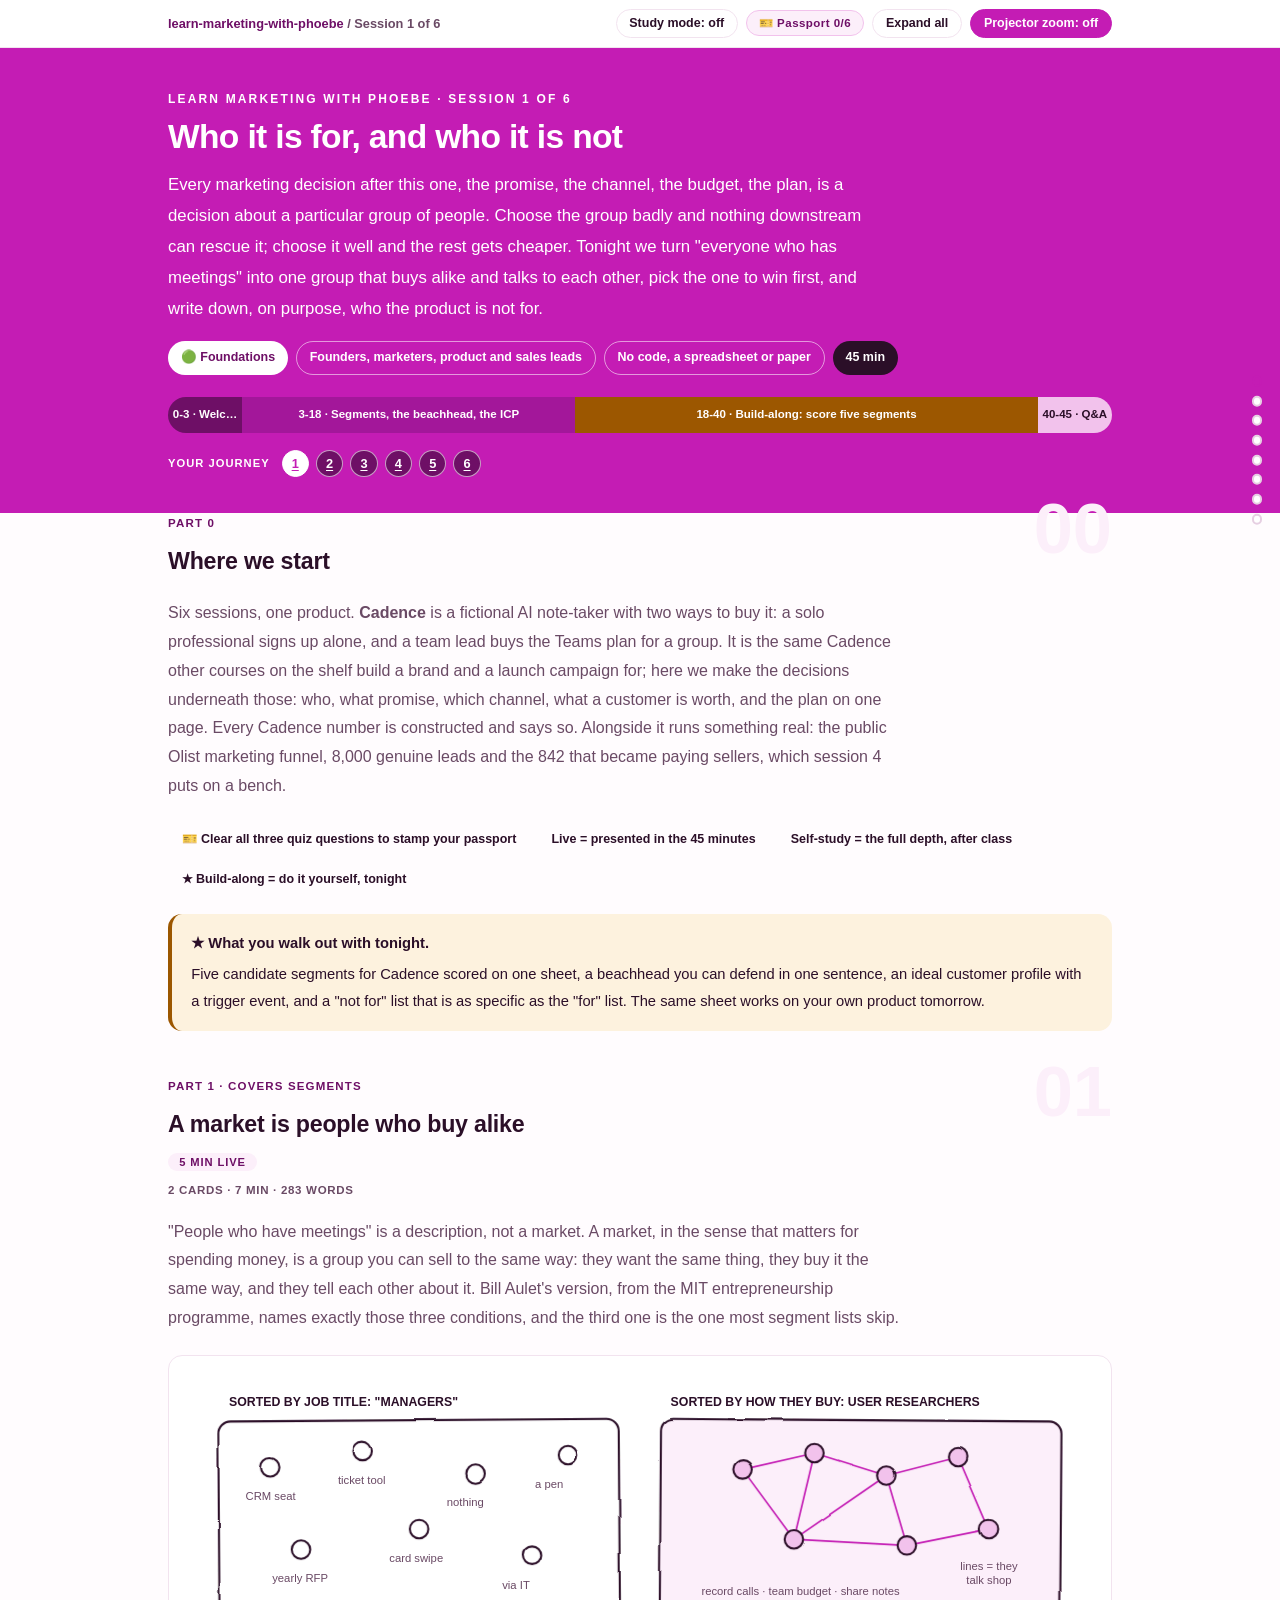
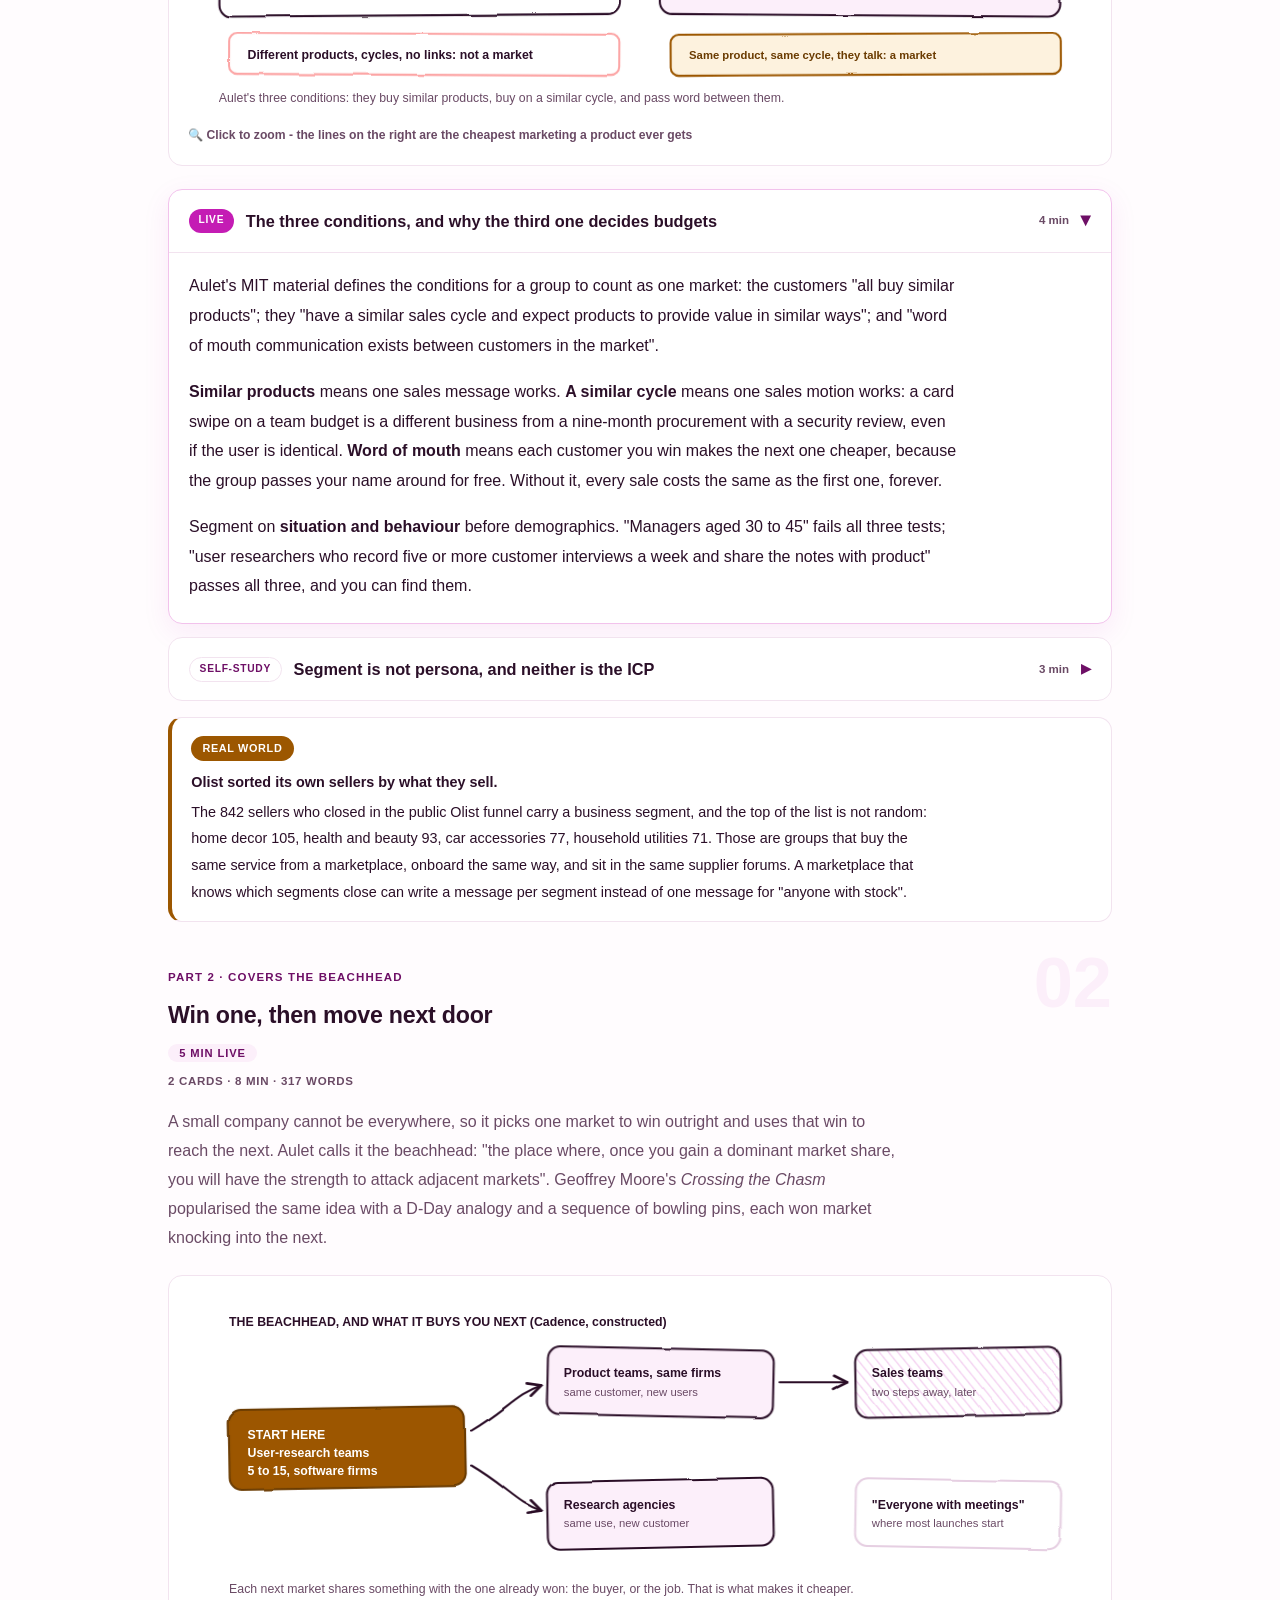
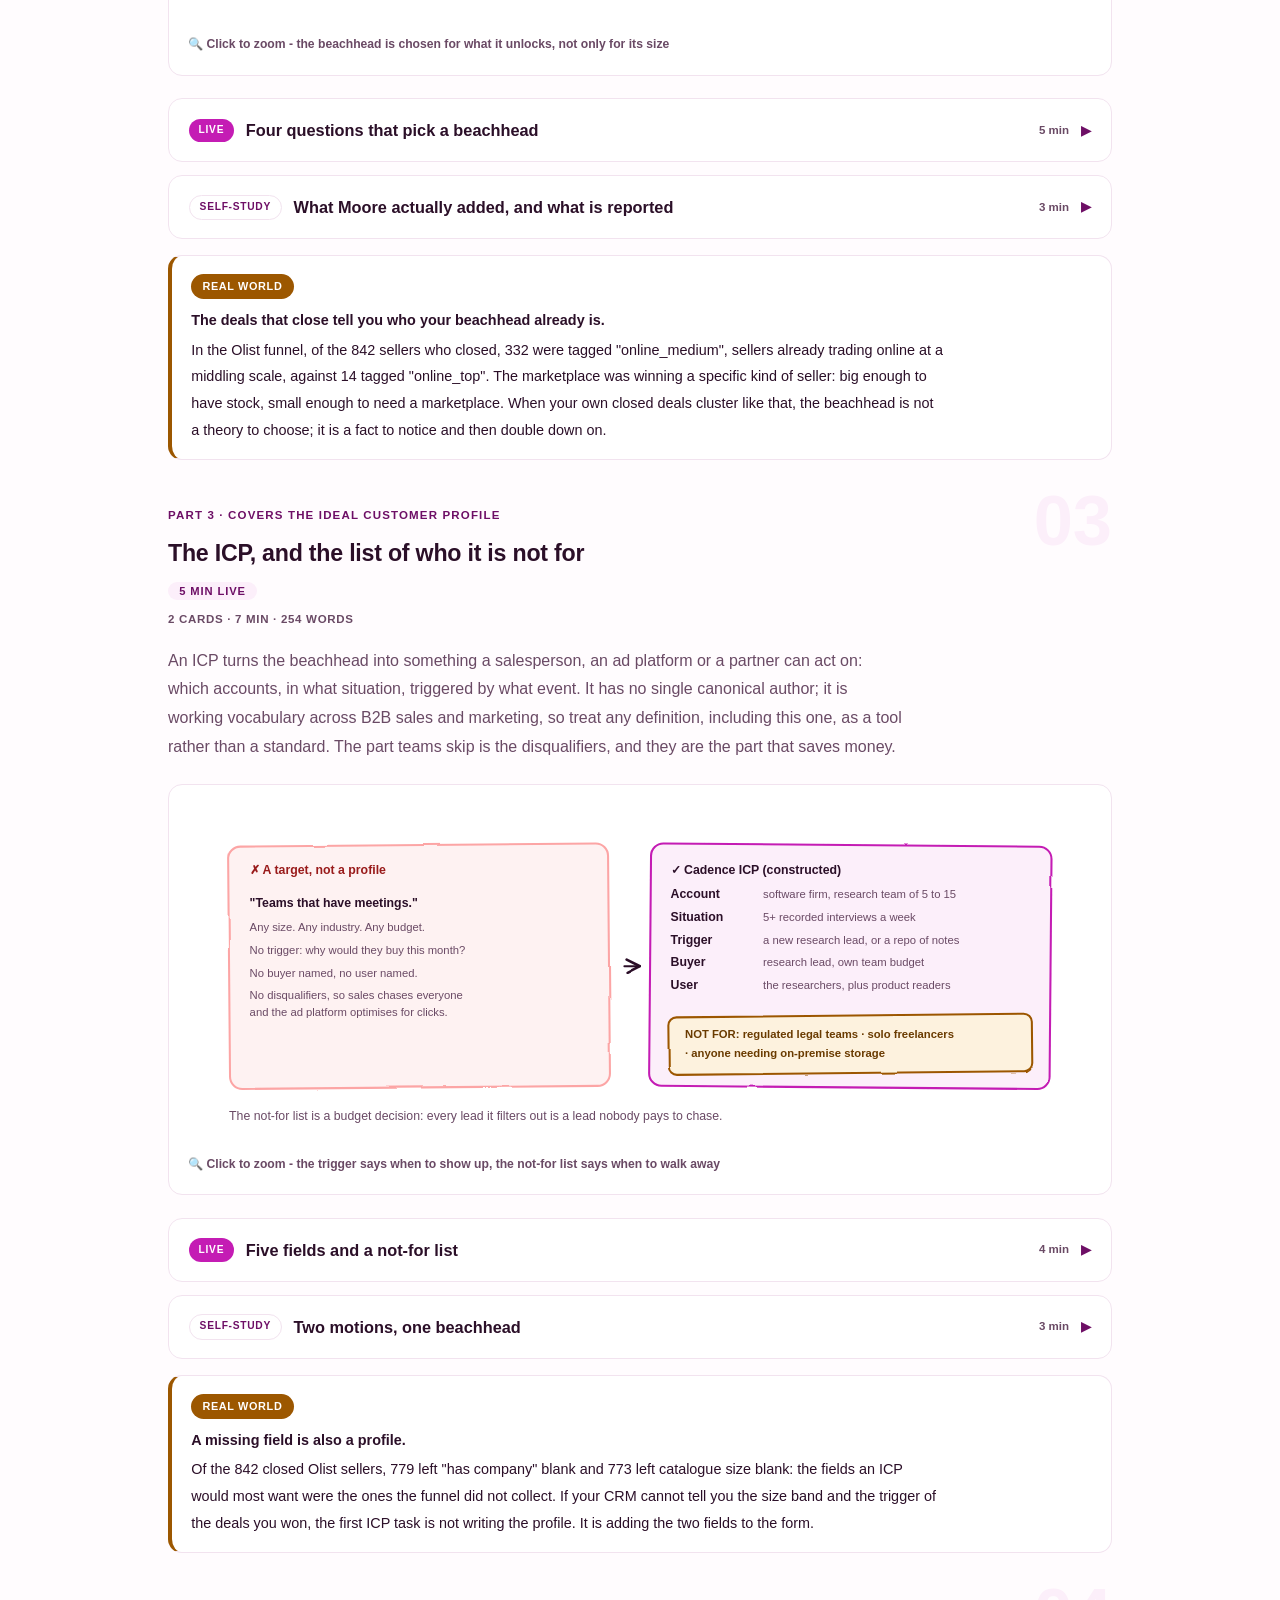
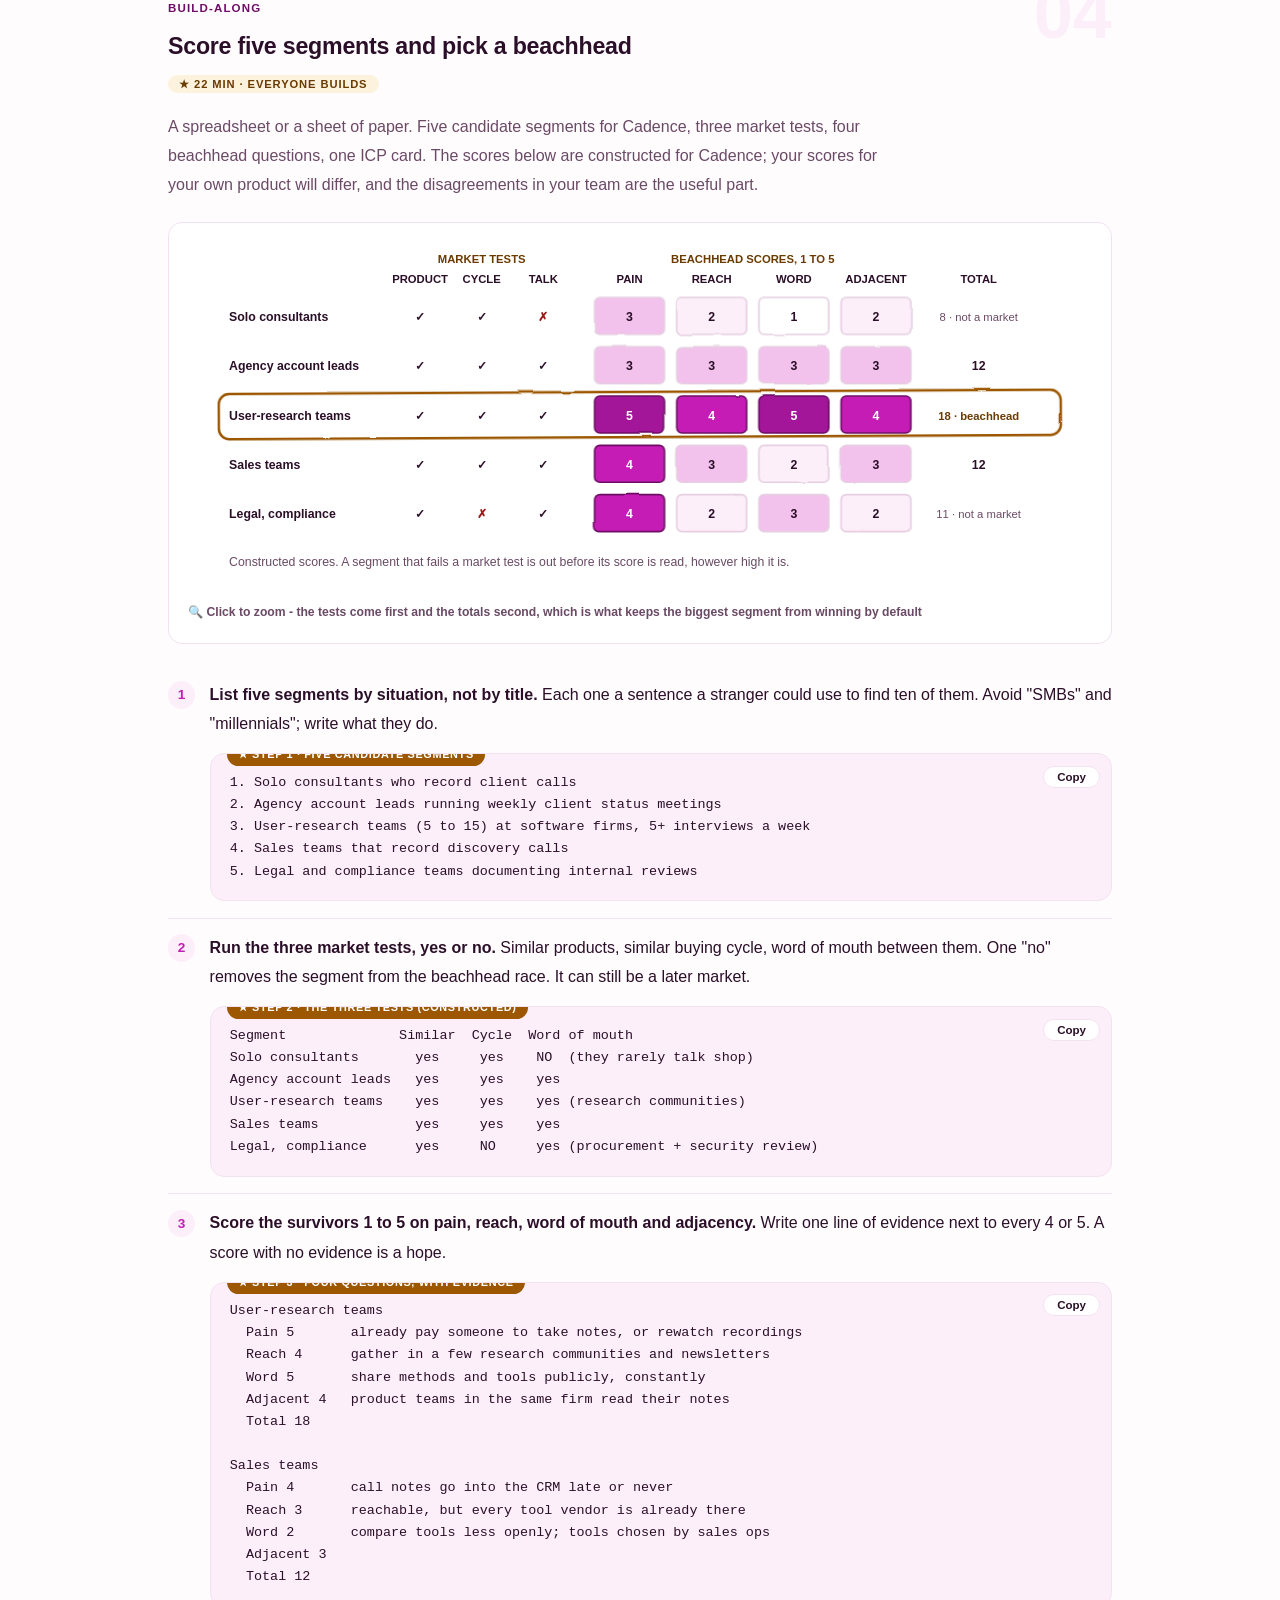
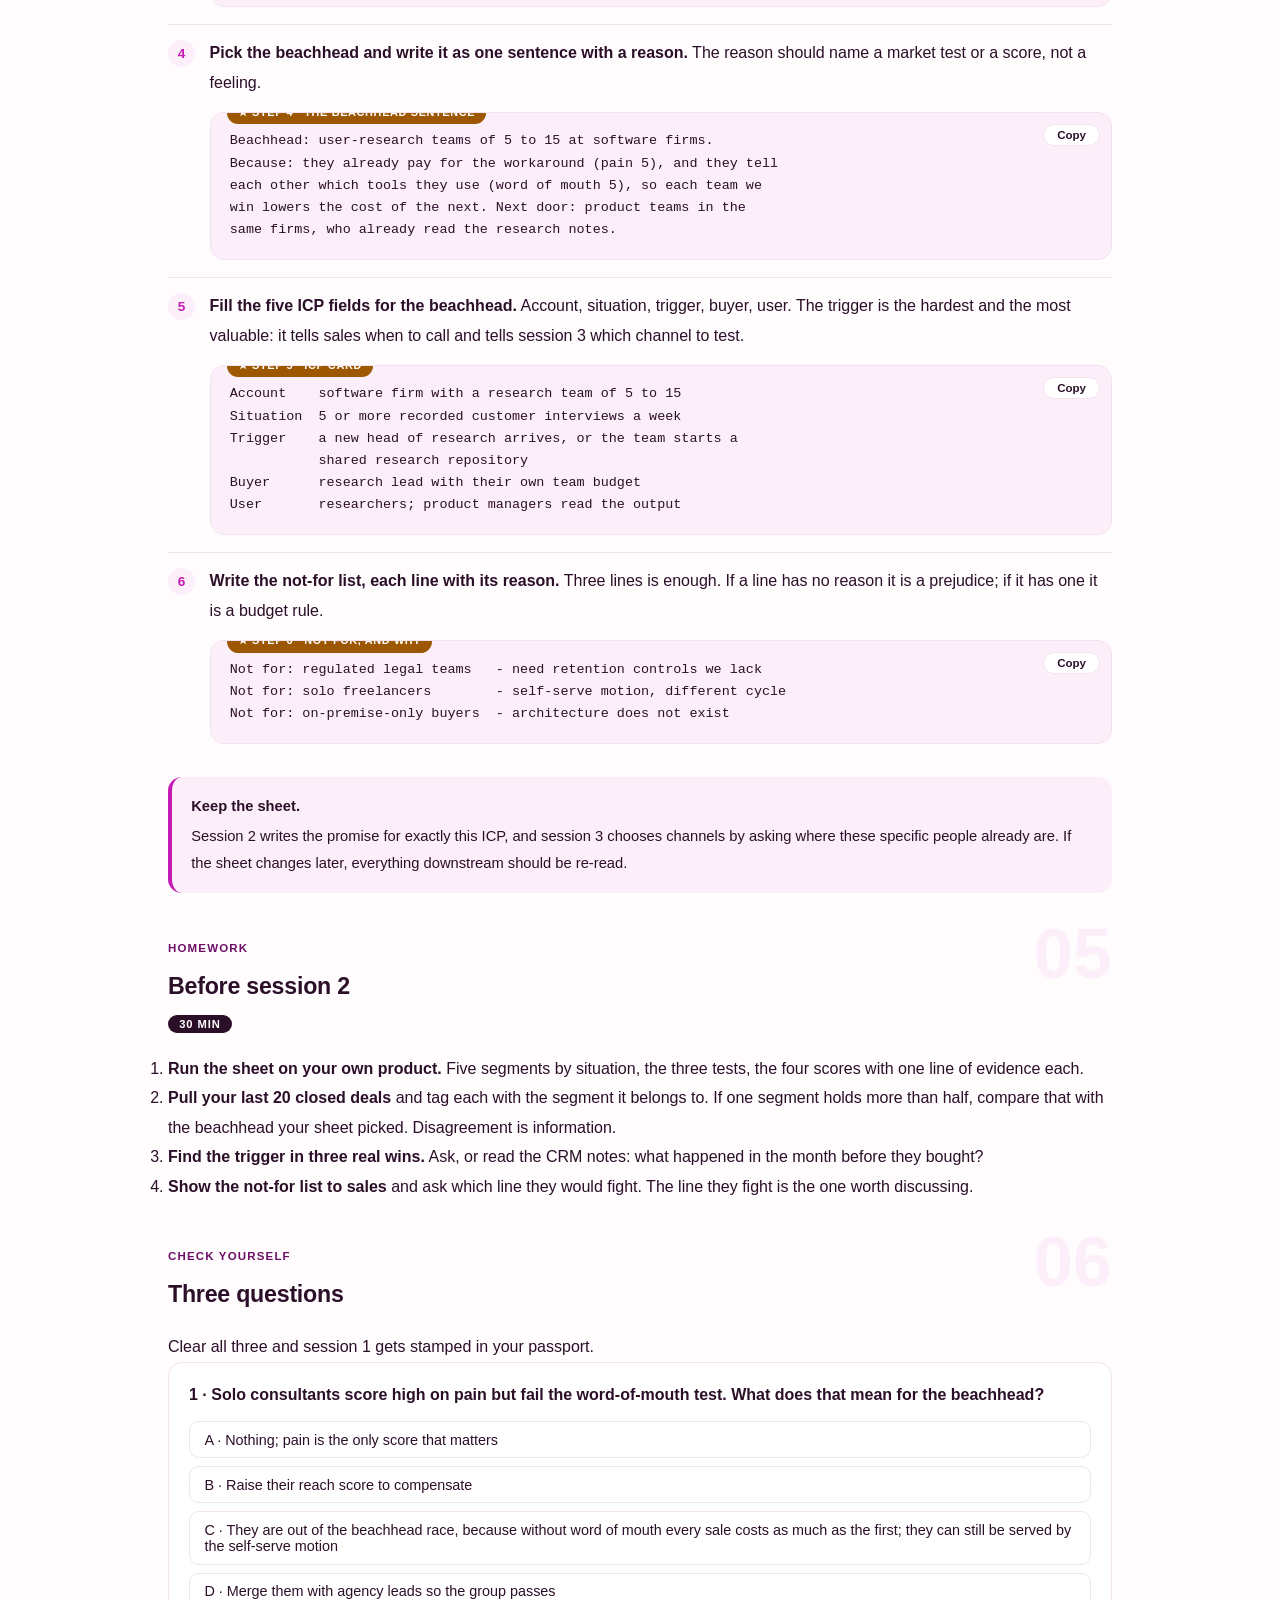
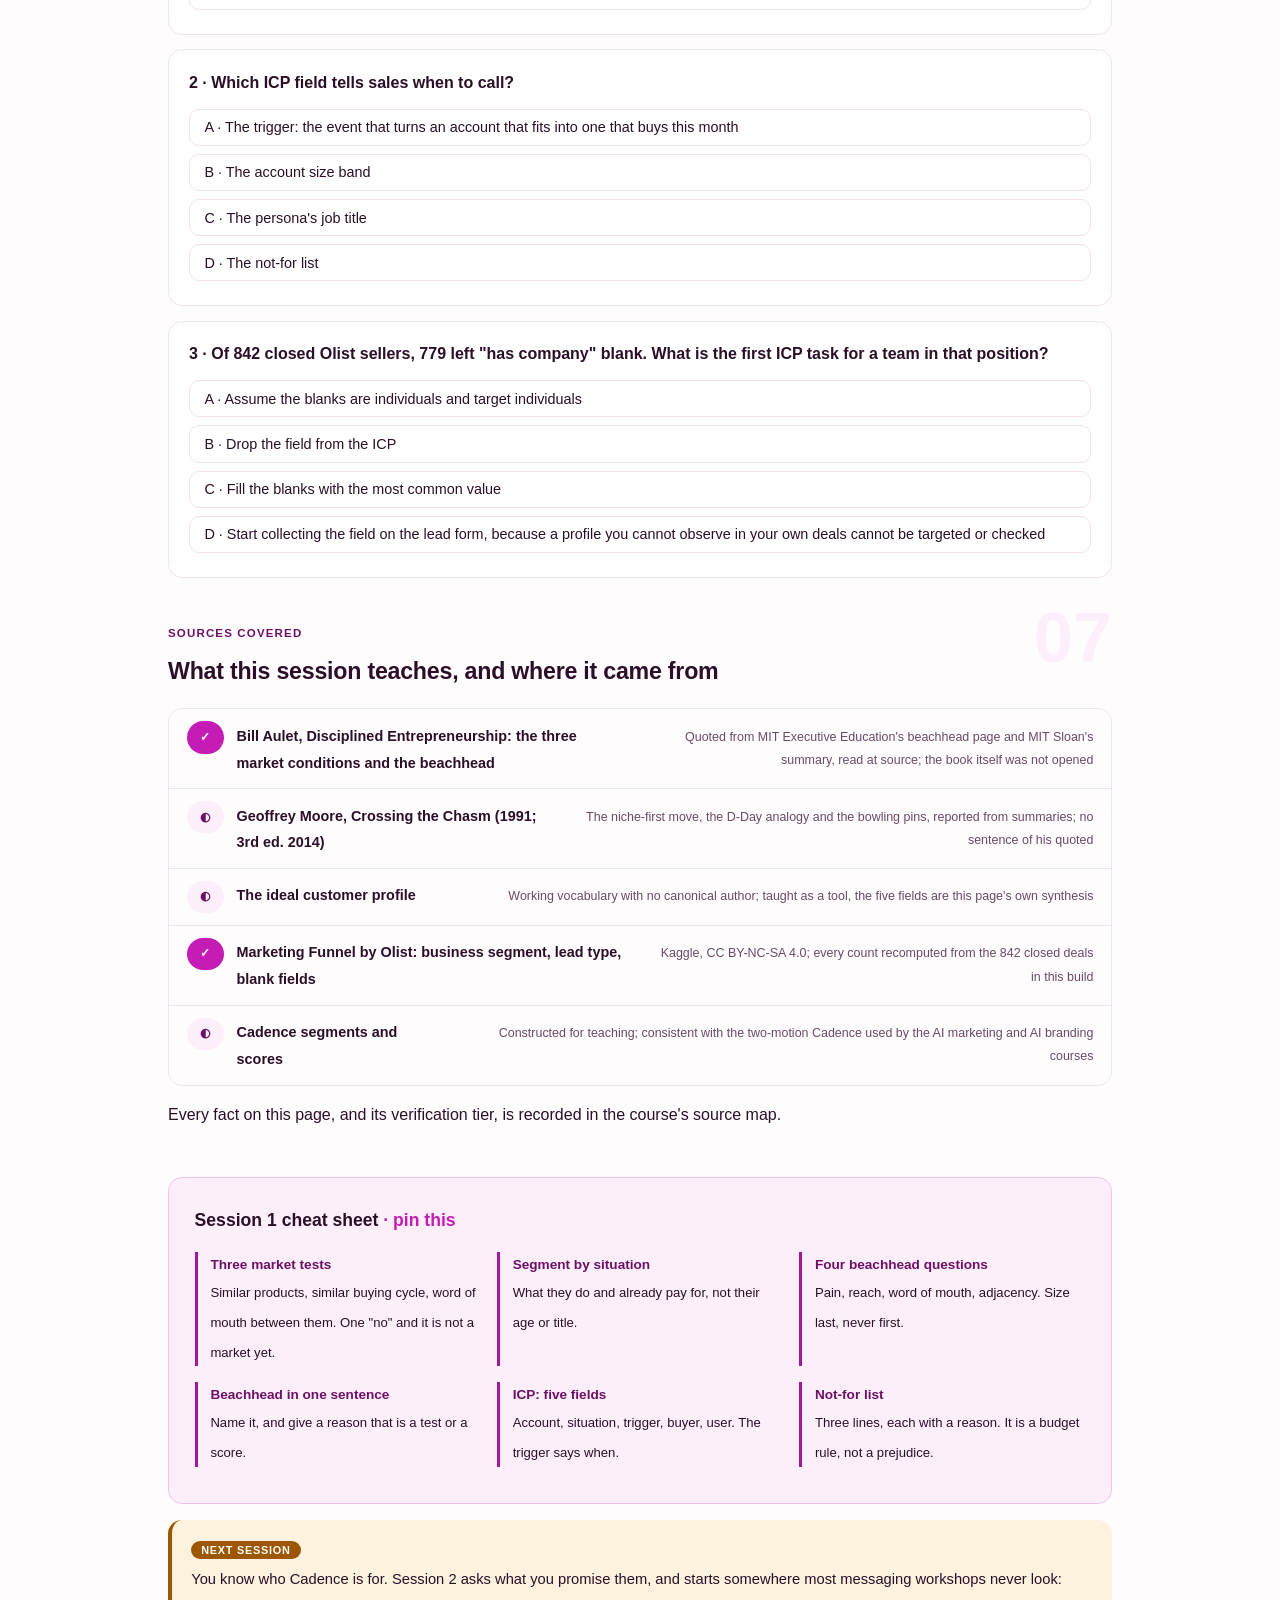
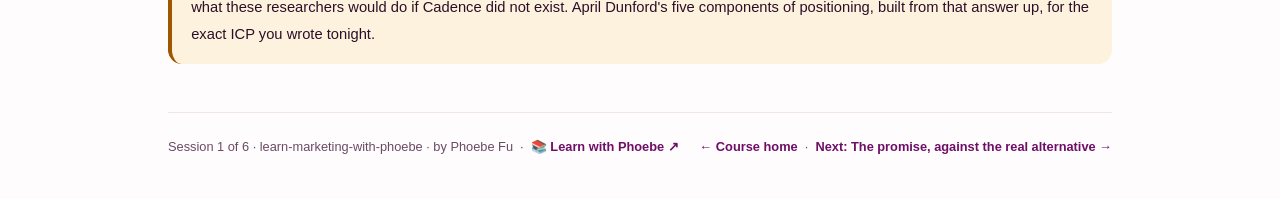
==== commit 1596cabc: "Light surfaces everywhere: lightbox, cheat panel, code boxes; contrast and phone-width fixes Every d" ====
--- a/courses/01-who-it-is-for.html
+++ b/courses/01-who-it-is-for.html
@@ -19,7 +19,7 @@
 <meta name="twitter:image" content="https://phoebefu6.github.io/learn-marketing-with-phoebe/assets/og-cover.png">
 <!-- social:end -->
 <title>Session 1 · Who it is for, and who it is not - learn marketing with phoebe</title>
-<link rel="stylesheet" href="../assets/style.css?v=3">
+<link rel="stylesheet" href="../assets/style.css?v=19">
 </head>
 <body>
 
@@ -579,6 +579,6 @@
 
 </main>
 
-<script src="../assets/app.js?v=2"></script>
+<script src="../assets/app.js?v=19"></script>
 </body>
 </html>
--- a/assets/style.css
+++ b/assets/style.css
@@ -19,8 +19,8 @@
   --amber-ink: #6A3B00;
   --amber-50: #FDF2DE;
   --paper: #FFFCFE;
-  --code-bg: #2B0F28;
-  --code-ink: #F7E9F4;
+  --code-bg: #FCEFFA;
+  --code-ink: #2B0F28;
   --scrim-rgb: 252,240,250;
   --shadow-rgb: 196,28,180;
   --radius: 14px;
@@ -241,7 +241,7 @@
 .pill.light { background: var(--indigo-50); color: var(--indigo); }
 .pill.inkpill { background: var(--ink); color: #fff; }
 .pill.amber, .pill.peach { background: var(--amber); color: #fff; }
-.pill.bare { color: var(--faint); }
+.pill.bare { color: var(--muted); }
 
 /* ---------- 4D grid ---------- */
 .grid-2 { display: grid; grid-template-columns: repeat(auto-fit, minmax(15rem, 1fr)); gap: .8rem; margin: .5rem 0 1rem; }
@@ -270,10 +270,11 @@
 table.clean td:first-child { font-weight: 600; }
 
 /* ---------- prompt boxes ---------- */
-.prompt-box {
+.prompt-box{
   position: relative;
-  background: var(--code-bg);
-  color: var(--code-ink);
+  background: #FCEFFA;
+  border: 1px solid #F2E3EF;
+  color: #2B0F28;
   border-radius: var(--radius);
   padding: 1.1rem 1.2rem;
   margin: 1rem 0 1.2rem;
@@ -283,12 +284,12 @@
   white-space: pre-wrap;
   word-break: break-word;
 }
-.prompt-box .label {
+.prompt-box .label{
   position: absolute;
   top: -0.7rem;
   left: 1rem;
-  background: var(--indigo);
-  color: #fff;
+  background: #C41CB4;
+  color: #FFFFFF;
   font-family: "Inter", -apple-system, sans-serif;
   font-size: .68rem;
   font-weight: 700;
@@ -299,13 +300,13 @@
 }
 .prompt-box.bad .label { background: var(--faint); color: var(--ink); }
 .prompt-box.good .label { background: var(--amber); color: #fff; }
-.copy-btn {
+.copy-btn{
   position: absolute;
   top: .7rem;
   right: .7rem;
-  background: rgba(255,255,255,.1);
-  border: 1px solid rgba(255,255,255,.25);
-  color: #fff;
+  background: #FFFFFF;
+  border: 1px solid #F2E3EF;
+  color: #2B0F28;
   border-radius: 999px;
   padding: .25rem .8rem;
   font-size: .72rem;
@@ -314,7 +315,7 @@
   font-family: "Inter", -apple-system, sans-serif;
   transition: background .15s ease;
 }
-.copy-btn:hover { background: rgba(255,255,255,.22); }
+.copy-btn:hover { background: #F2E3EF; }
 .copy-btn.copied { background: var(--amber); border-color: var(--amber); color: #fff; }
 
 /* ---------- demo steps ---------- */
@@ -409,7 +410,7 @@
   gap: .4rem;
 }
 
-.lightbox {
+.lightbox{
   position: fixed;
   inset: 0;
   z-index: 100;
@@ -421,8 +422,10 @@
   cursor: zoom-out;
 }
 .lightbox.open { display: flex; }
-.lightbox .inner {
+.lightbox .inner{
   background: #fff;
+  border: 1px solid #F2E3EF;
+  box-shadow: 0 10px 40px rgba(43,15,40,.14);
   border-radius: var(--radius);
   padding: 2rem;
   max-width: 94vw;
@@ -430,7 +433,7 @@
   overflow: auto;
 }
 .lightbox .inner svg, .lightbox .inner img { width: min(88vw, 70rem); height: auto; }
-.lightbox .close-hint {
+.lightbox .close-hint{
   position: fixed;
   top: 1rem; right: 1.4rem;
   color: var(--ink);
@@ -455,7 +458,7 @@
 .covered-row .note { margin-left: auto; color: var(--muted); font-size: .78rem; text-align: right; }
 
 /* ---------- cheat sheet footer ---------- */
-.cheat {
+.cheat{
   background: var(--indigo-50);
   border: 1px solid var(--indigo-soft);
   color: var(--ink);
@@ -1331,3 +1334,33 @@
 .fb-slide input { width: 100%; accent-color: var(--indigo); }
 .fb-slide b { font-variant-numeric: tabular-nums; text-align: right; color: var(--indigo-deep); }
 .fb-rail { margin-top: 8px; }
+
+/* layout-patch-3: phone-width overflow (2026-10-10) */
+.sql-bar { flex-wrap: wrap; }
+@media (max-width: 480px) {
+  .covered-row { flex-wrap: wrap; }
+  .covered-row .note { margin-left: 0; text-align: left; flex-basis: 100%; }
+  details.card summary { flex-wrap: wrap; }
+  details.card summary .mini { white-space: normal; }
+  .wk, .sqlbox, .prompt-box, pre { max-width: 100%; overflow-x: auto; }
+  .mono, code, strong, .note { overflow-wrap: anywhere; }
+  select, input[type=range], label { max-width: 100%; }
+  canvas, svg, img { max-width: 100%; height: auto; }
+  .tree-kids, .tree-node-wrap, .tree-node, .rb-night, .al-row, .gd-field, .tl-row, .sl-row { max-width: 100%; overflow-x: auto; }
+  .tl-cols, .sl-cols, .bb-cols, .ev-cols, [class$="-cols"] { grid-template-columns: 1fr !important; display: grid; }
+  .tl-cols > *, .sl-cols > *, [class$="-cols"] > * { min-width: 0; max-width: 100%; }
+  .mono { white-space: normal; }
+  .er-w, .bb-lab, .tl-lev, .sl-lev { max-width: 100%; white-space: normal; }
+}
+/* contrast-patch-2b */
+.cheat a { color: var(--indigo-deep, var(--ink)); }
+.chip.audience { background: transparent; border-color: rgba(255,255,255,.55); }
+.masthead a, .masthead .sub a { color: #fff; text-decoration: underline; text-underline-offset: 2px; }
+.prompt-box b, .prompt-box strong { color: var(--indigo-deep, var(--ink)); }
+.prompt-box span, .prompt-box em, .prompt-box i { color: inherit; }
+.pp-stamp i { color: var(--ink); }
+/* contrast-patch-2 */
+.klabel, .section-kicker .klabel, details.card summary .caret, .crumb a, .toolbar .crumb a, .pagenav a, .pagefoot a, footer.pagefoot a, .pagefoot p a, .cnum, .course-card .cnum, .pill.light, .covered-row .status.light, .paths a, .tag.concept, .chip.level, .quiz-score, .mmd-launch, .mode.self, .legend .pill.light { color: var(--indigo-deep); }
+.chip.audience { background: transparent; border-color: rgba(255,255,255,.55); }
+.journey a { background: var(--indigo-deep); border-color: rgba(255,255,255,.6); }
+.skip-link { background: var(--indigo-deep); }
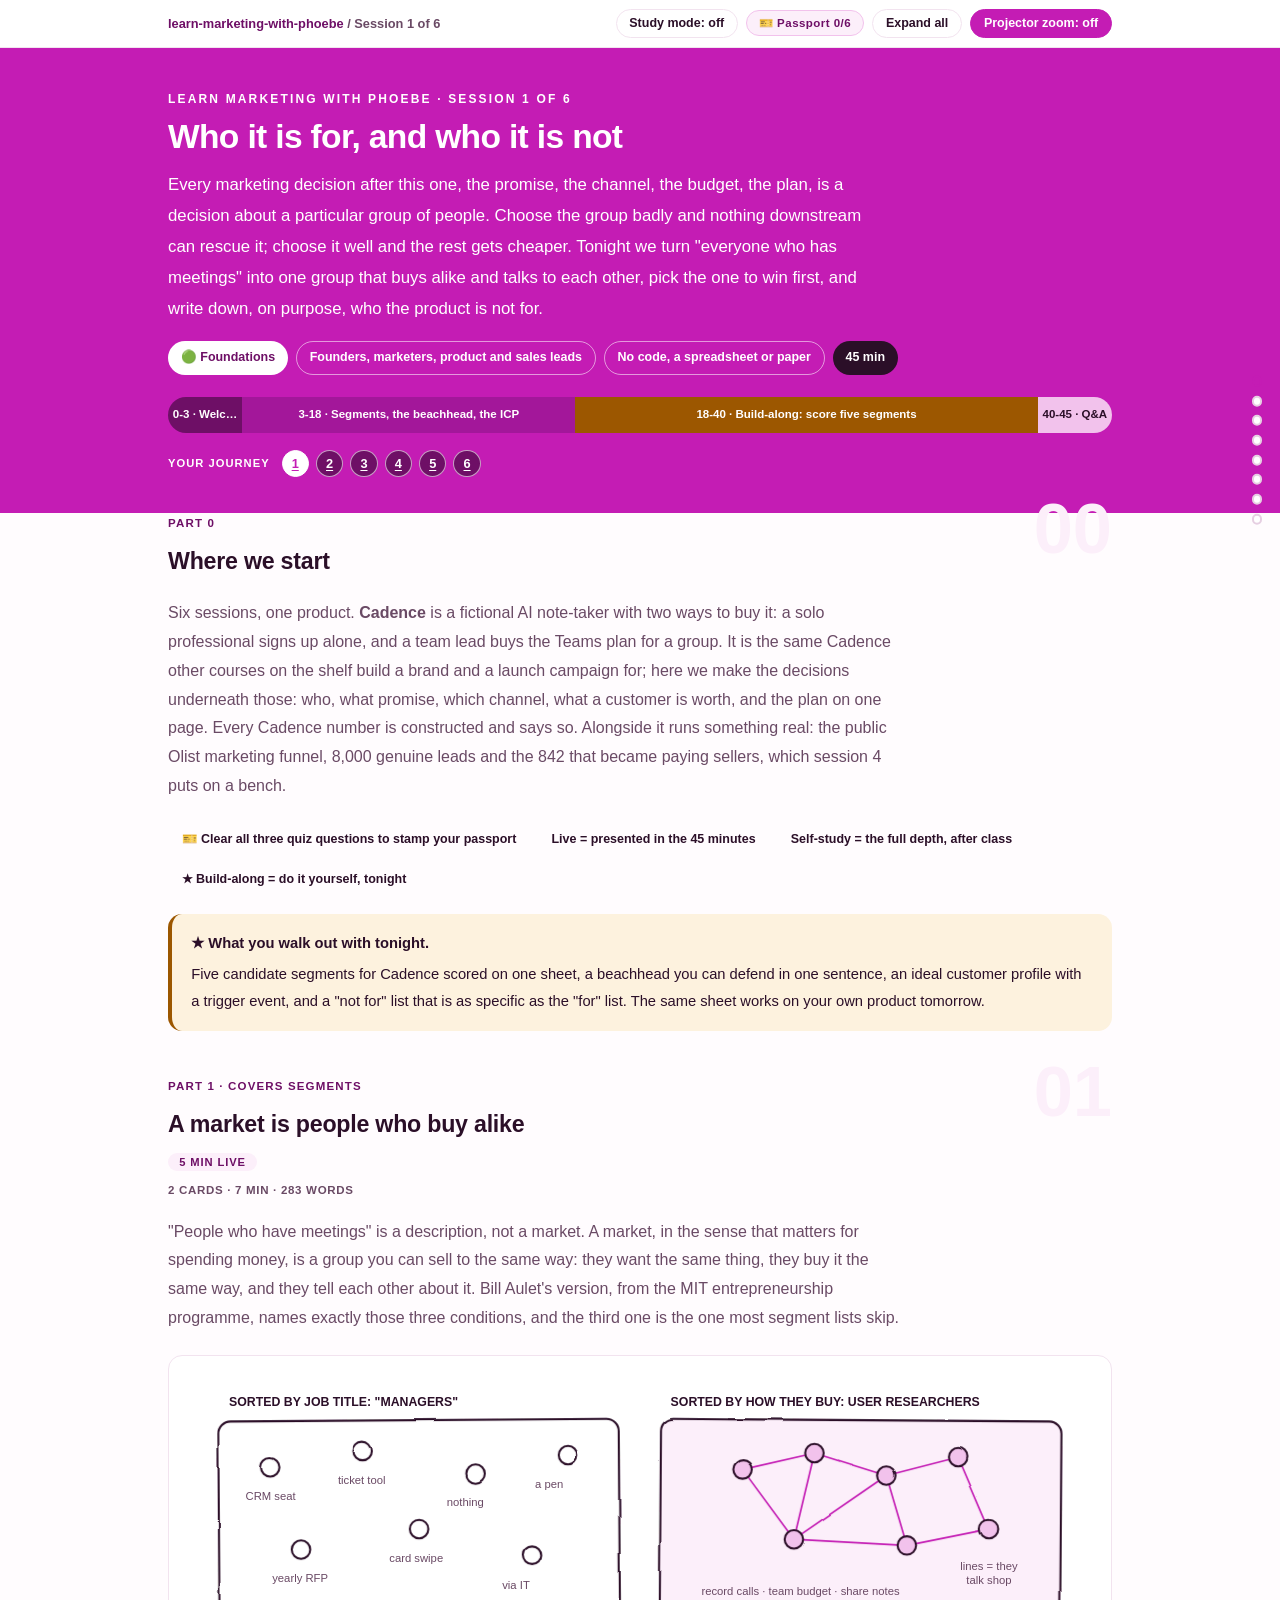
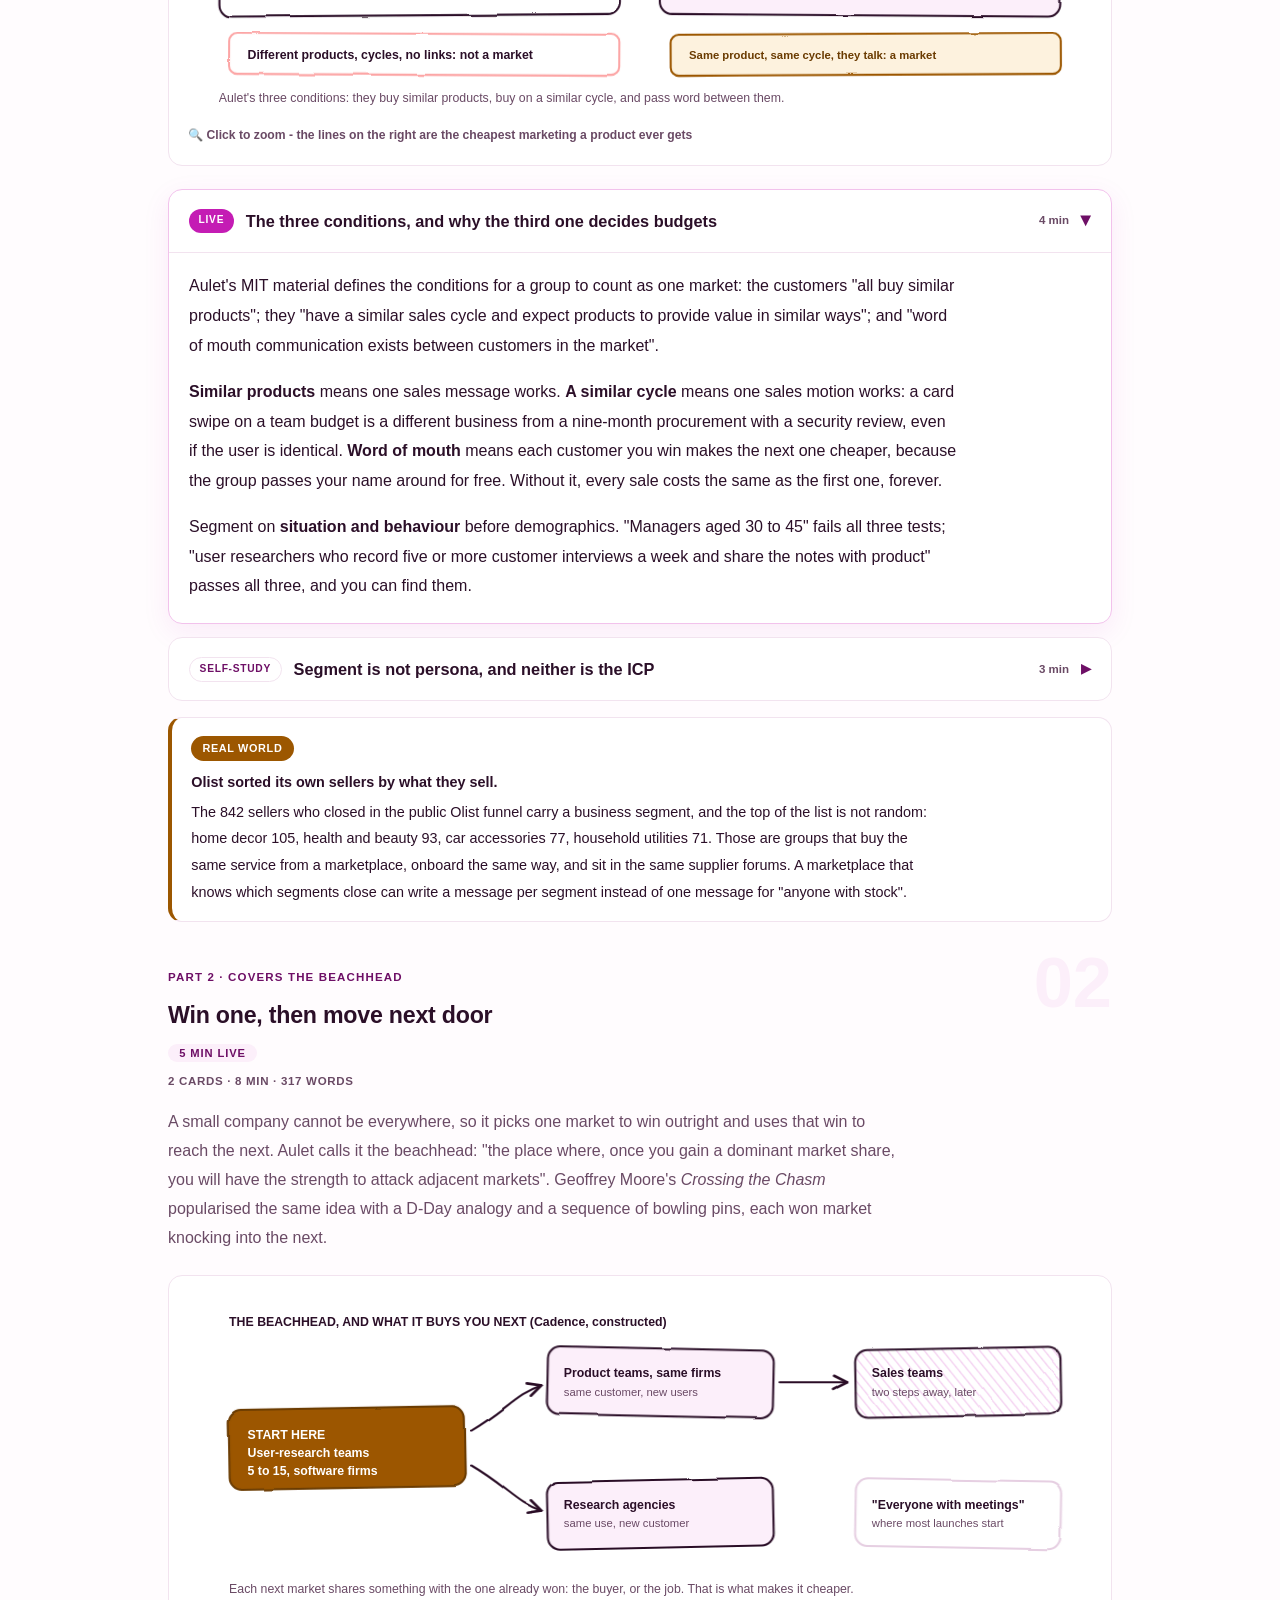
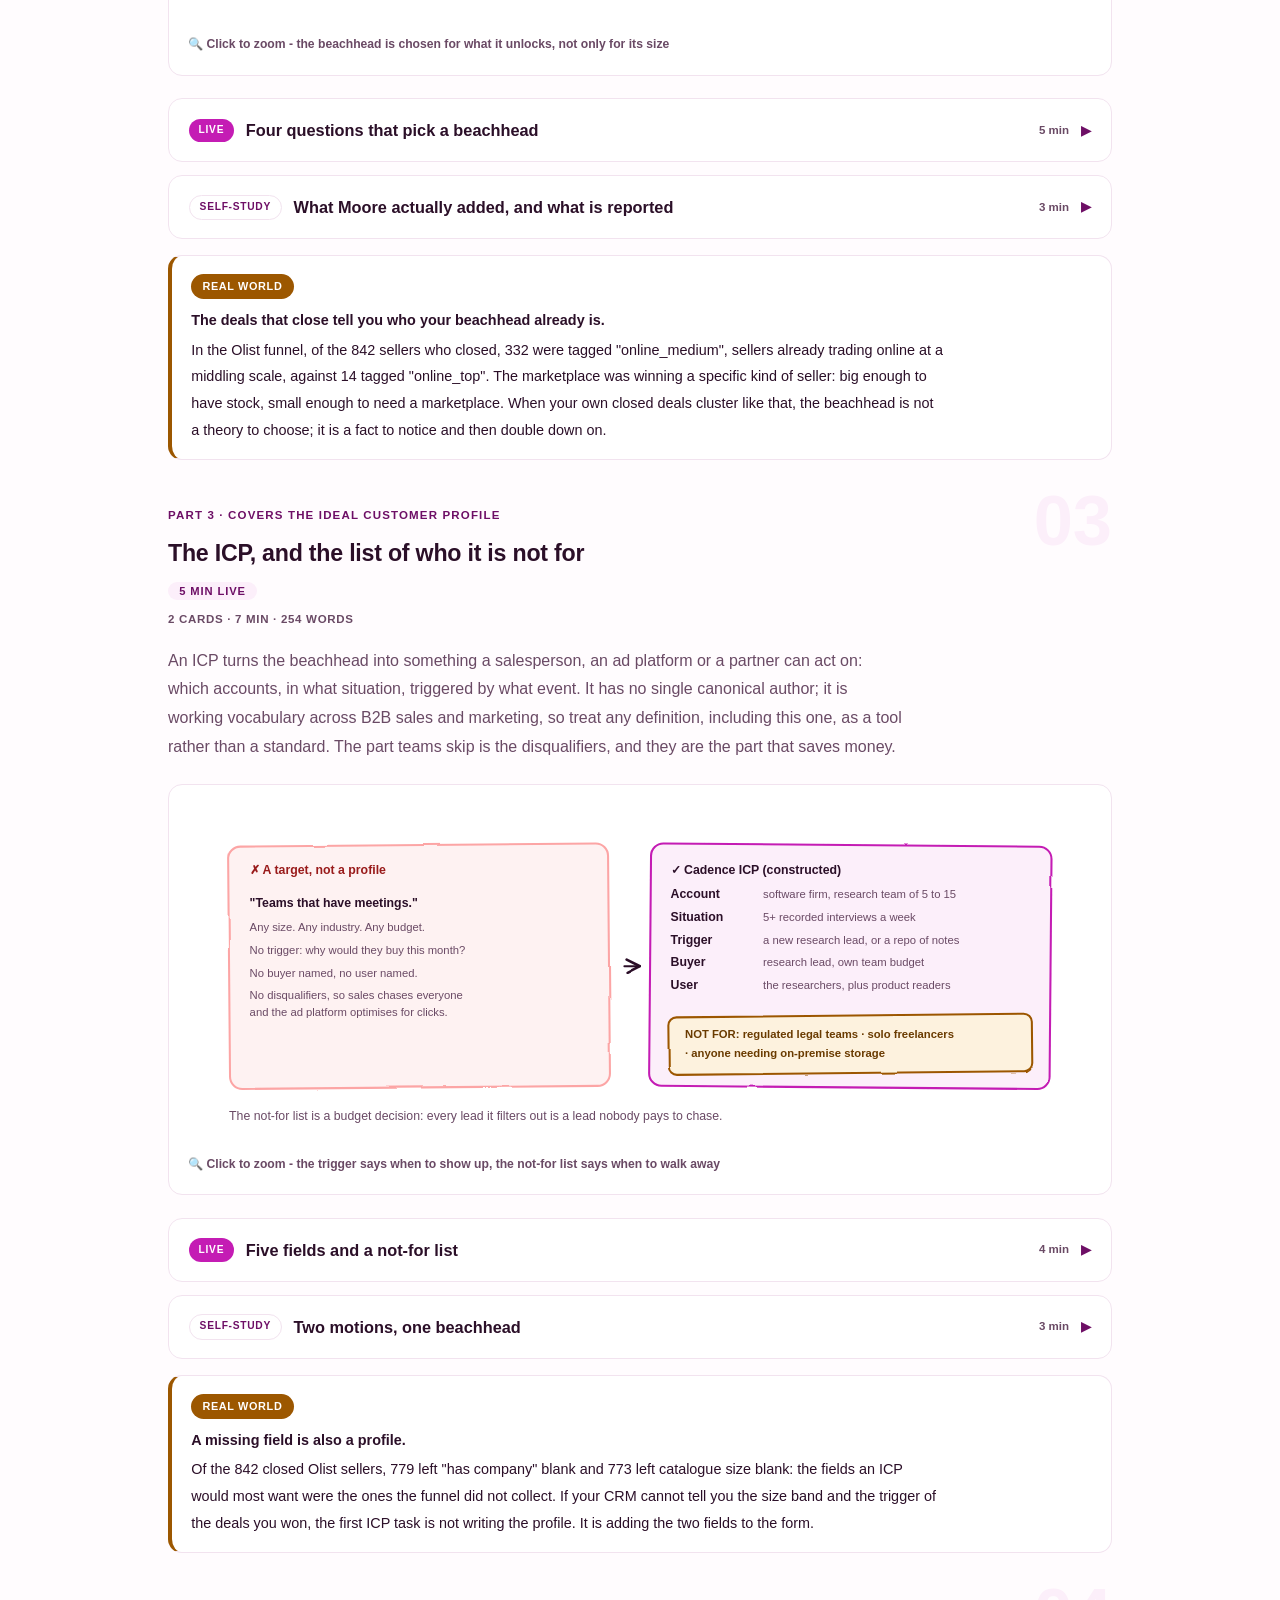
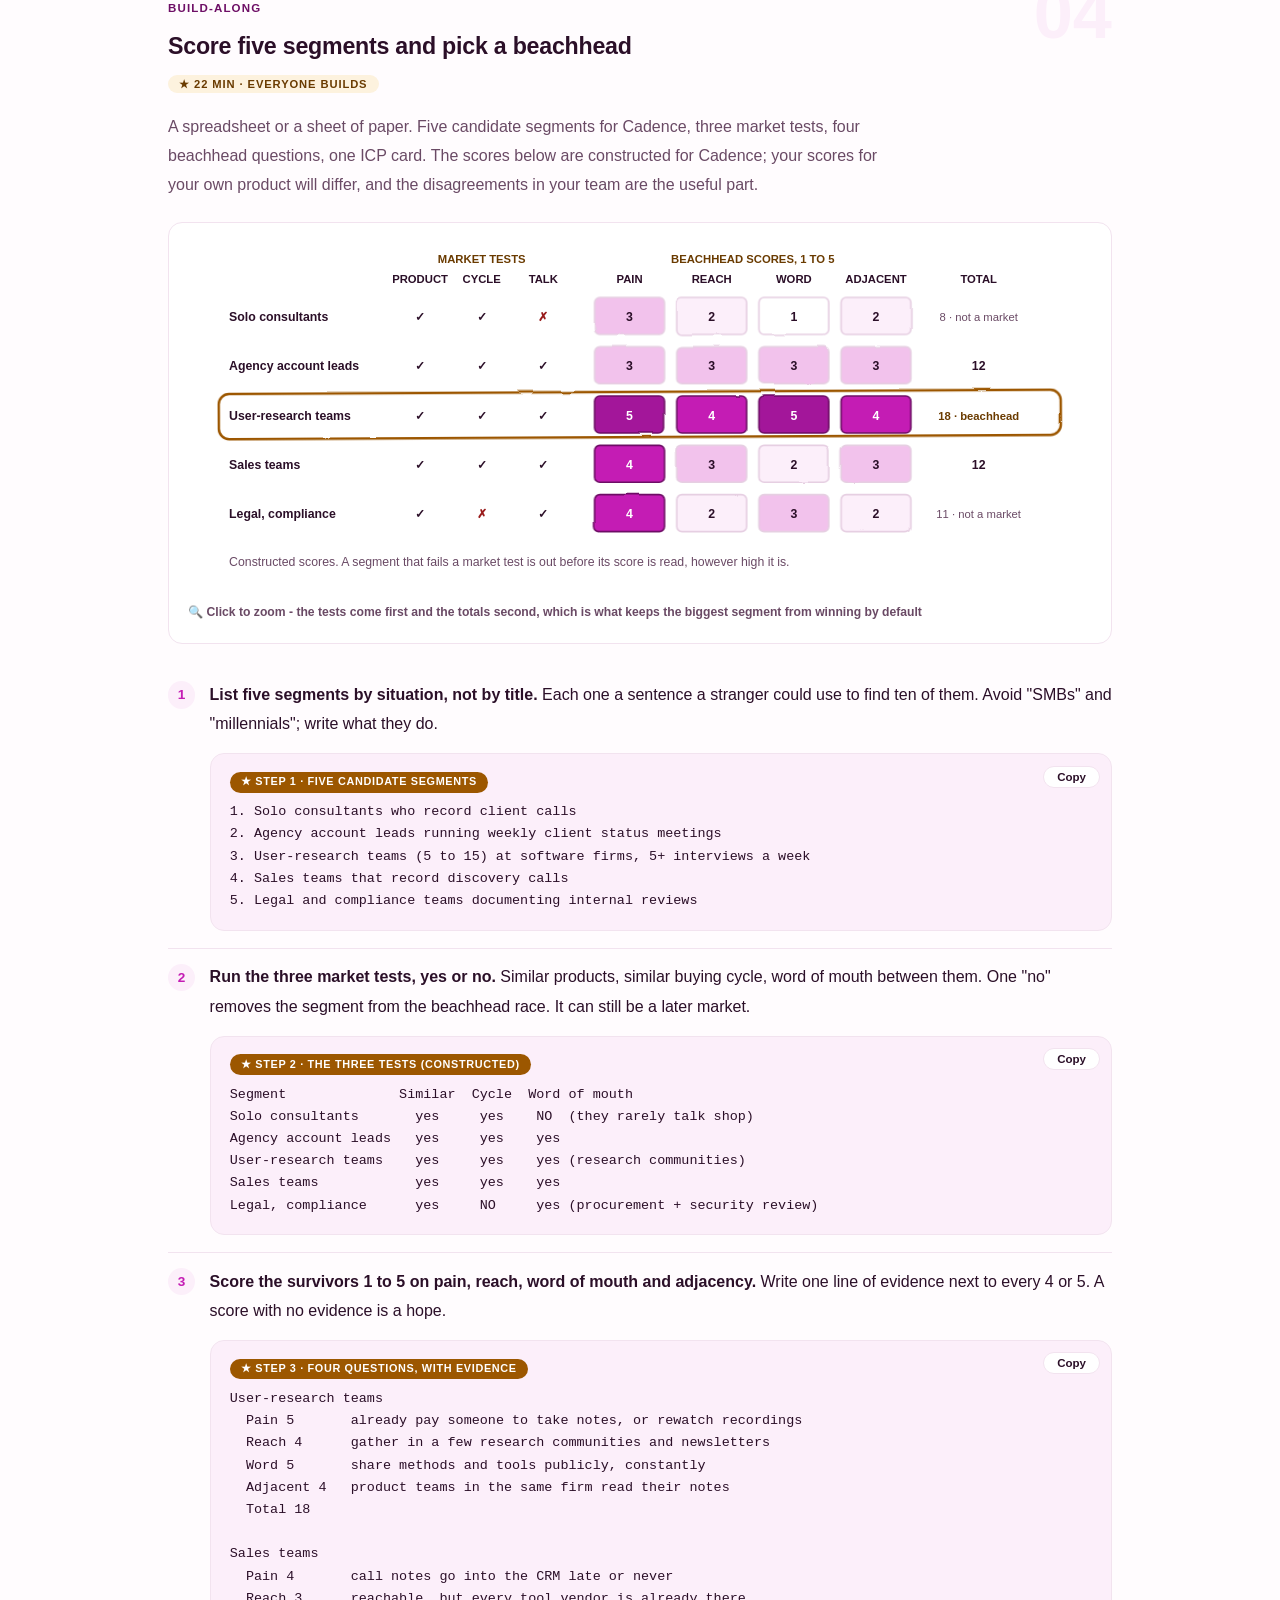
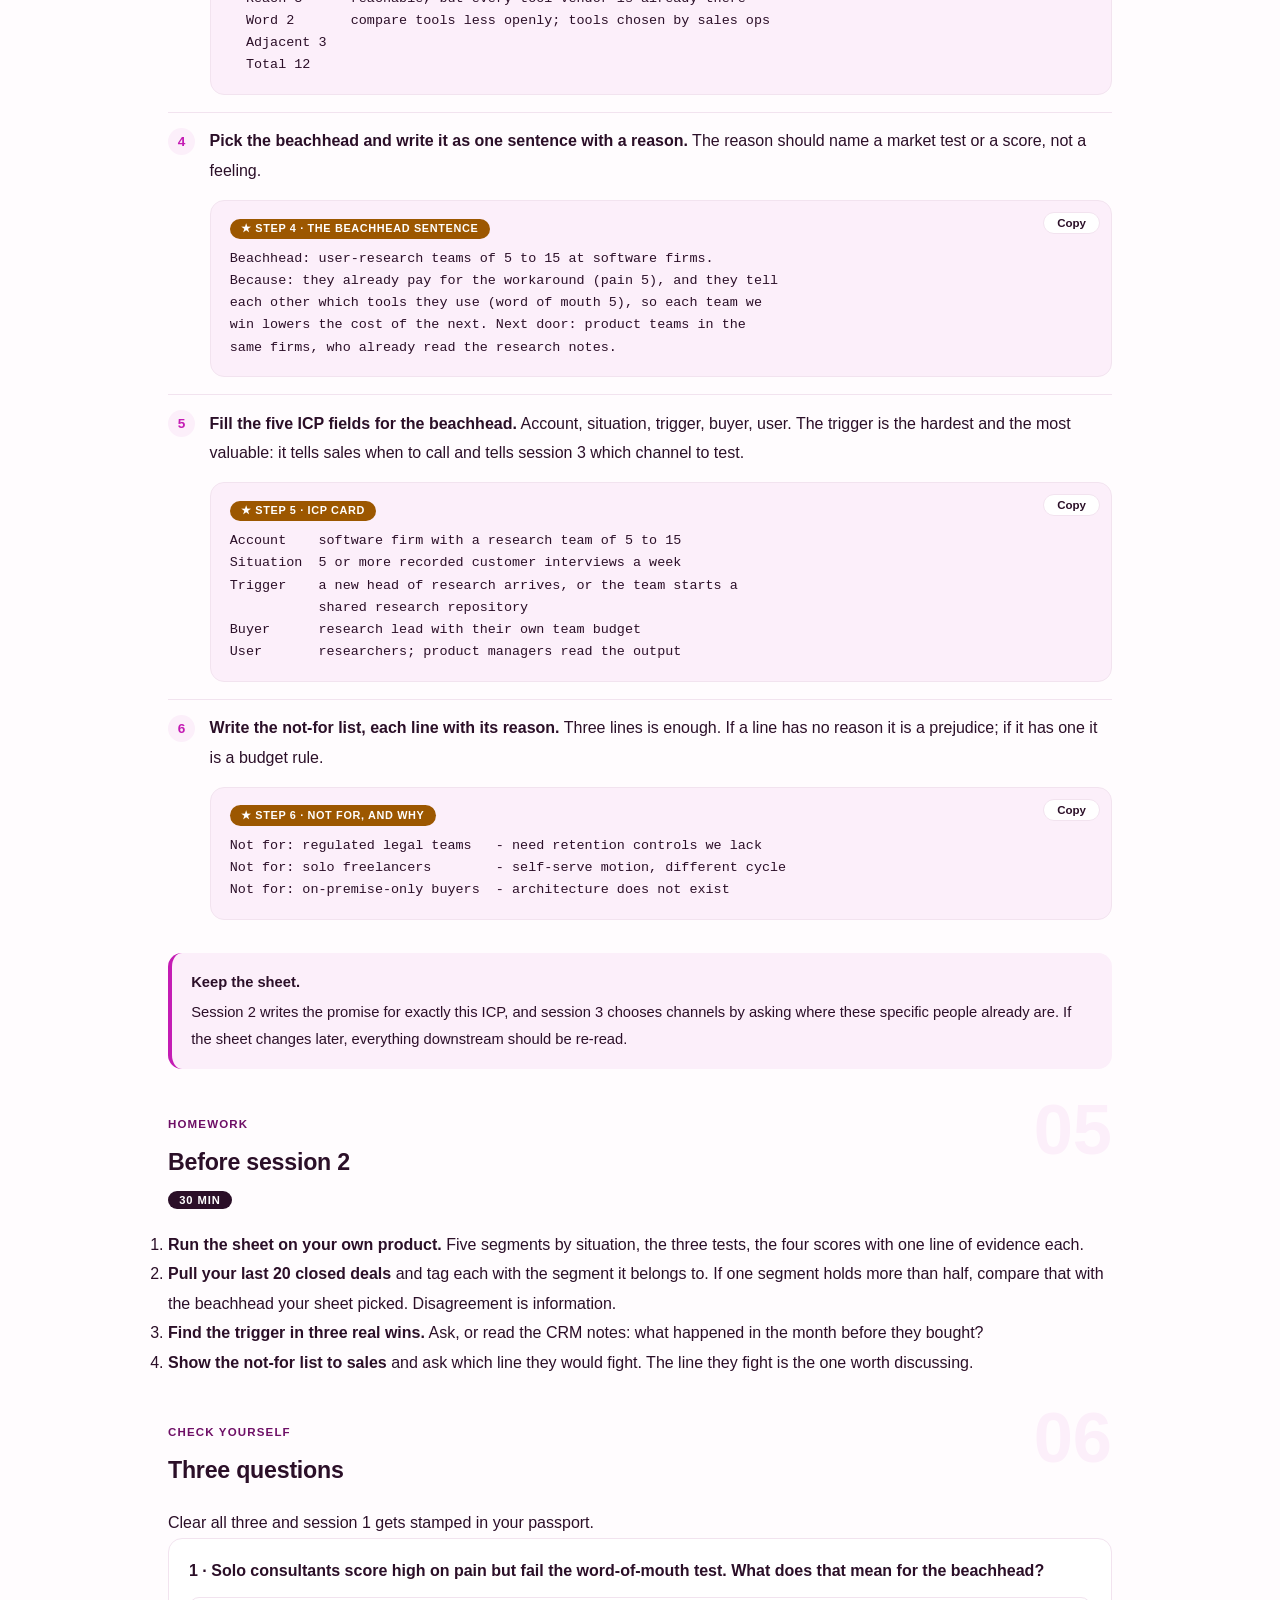
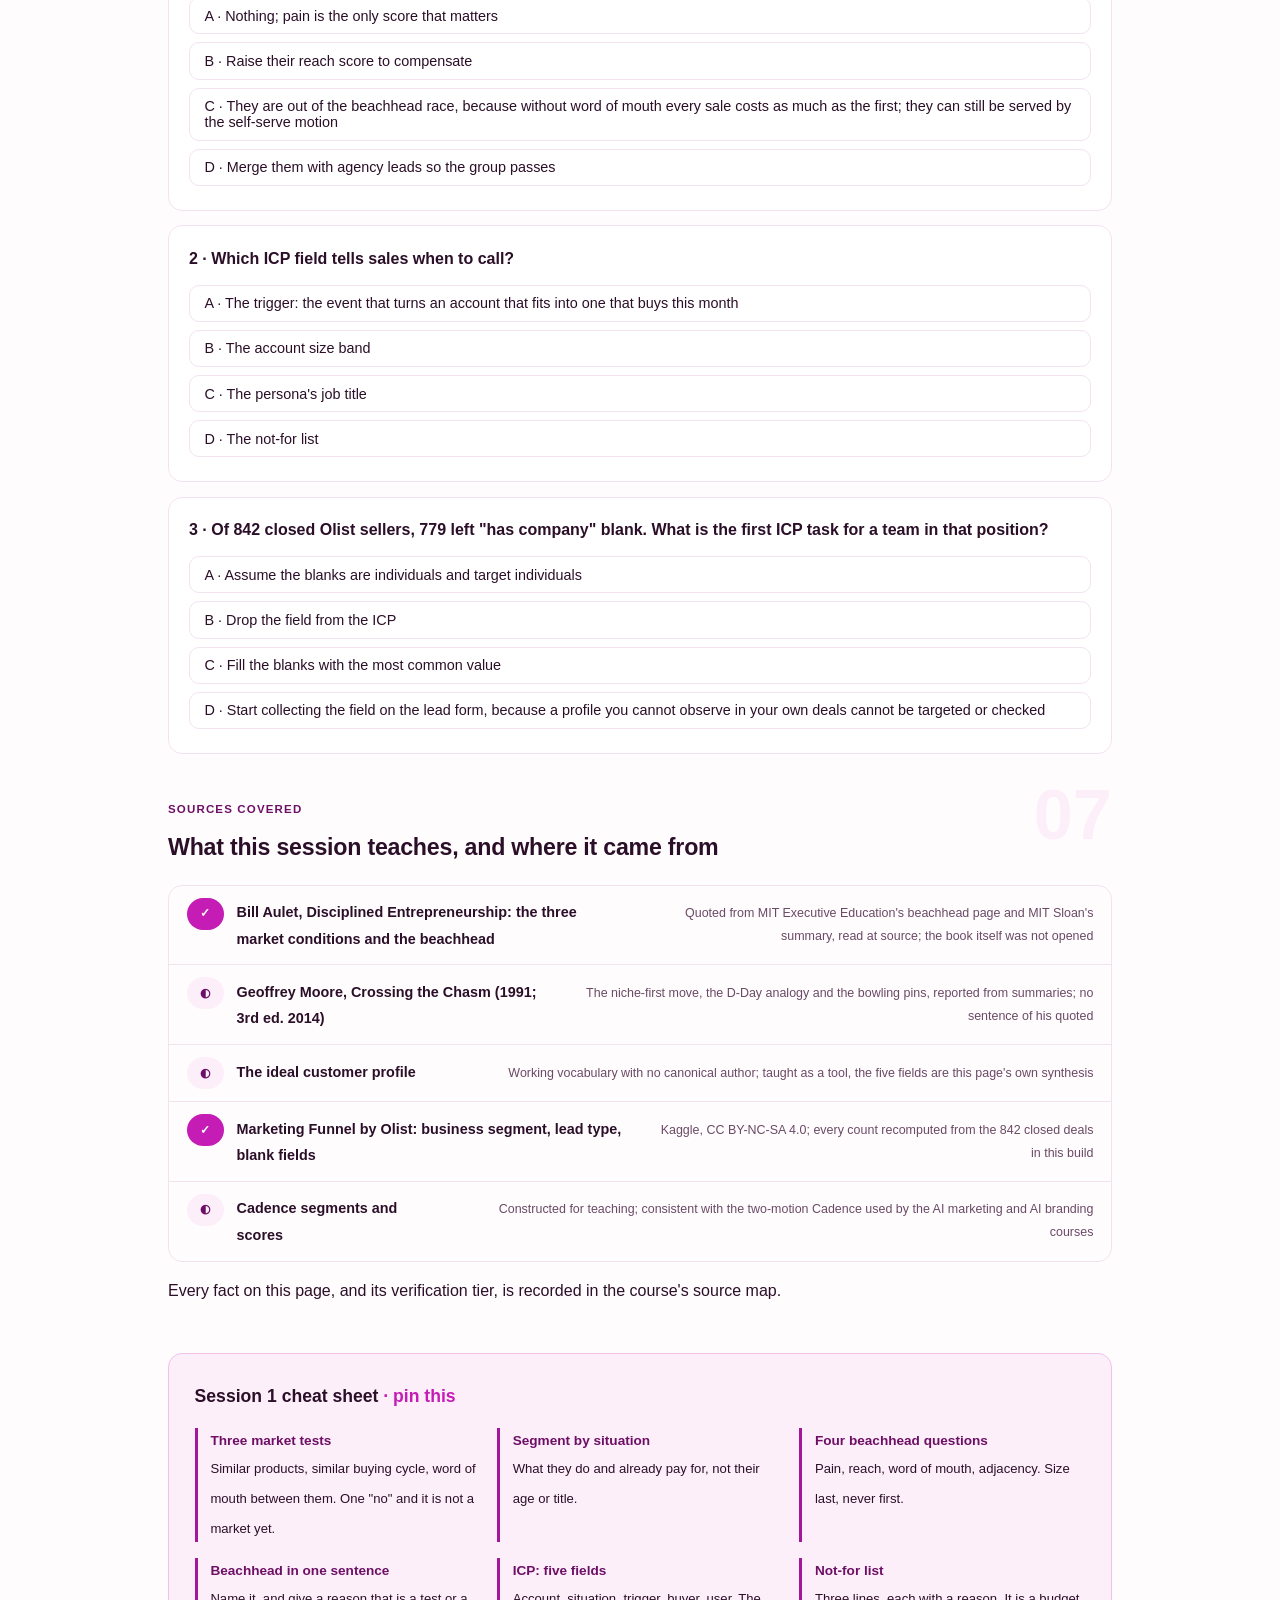
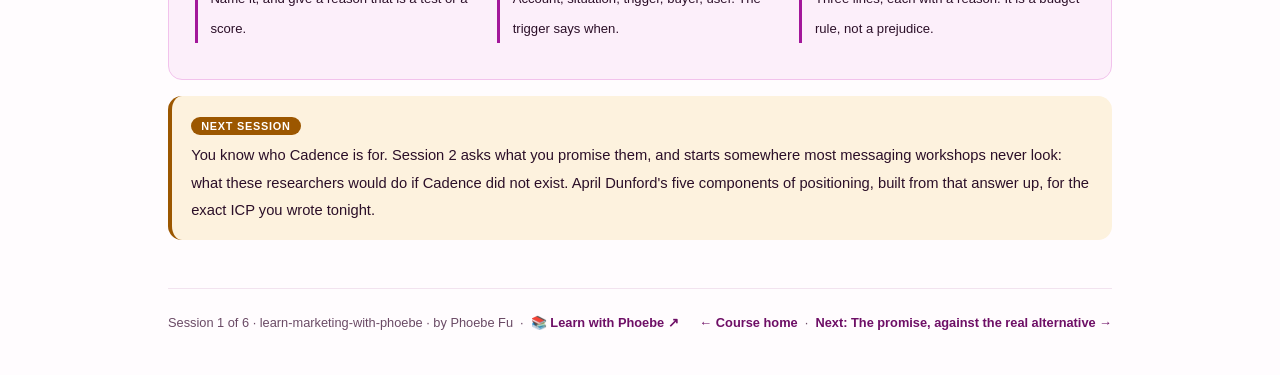
==== commit 3d3eaaa1: "Prompt-box label inside the box: overflow no longer cuts it in half The label hung 0.7rem above the " ====
--- a/courses/01-who-it-is-for.html
+++ b/courses/01-who-it-is-for.html
@@ -19,7 +19,7 @@
 <meta name="twitter:image" content="https://phoebefu6.github.io/learn-marketing-with-phoebe/assets/og-cover.png">
 <!-- social:end -->
 <title>Session 1 · Who it is for, and who it is not - learn marketing with phoebe</title>
-<link rel="stylesheet" href="../assets/style.css?v=19">
+<link rel="stylesheet" href="../assets/style.css?v=20">
 </head>
 <body>
 
--- a/assets/style.css
+++ b/assets/style.css
@@ -1364,3 +1364,8 @@
 .chip.audience { background: transparent; border-color: rgba(255,255,255,.55); }
 .journey a { background: var(--indigo-deep); border-color: rgba(255,255,255,.6); }
 .skip-link { background: var(--indigo-deep); }
+
+/* Prompt-box label sits inside the box (2026-10-12). Hanging it 0.7rem above the edge let any
+   overflow:auto parent cut it in half; in normal flow nothing can clip it. The right margin
+   keeps it clear of the Copy button; long labels wrap instead of running under it. */
+.prompt-box > .label{ position: static; display: table; margin: 0 5.2rem .55rem 0; white-space: normal; line-height: 1.45; }
